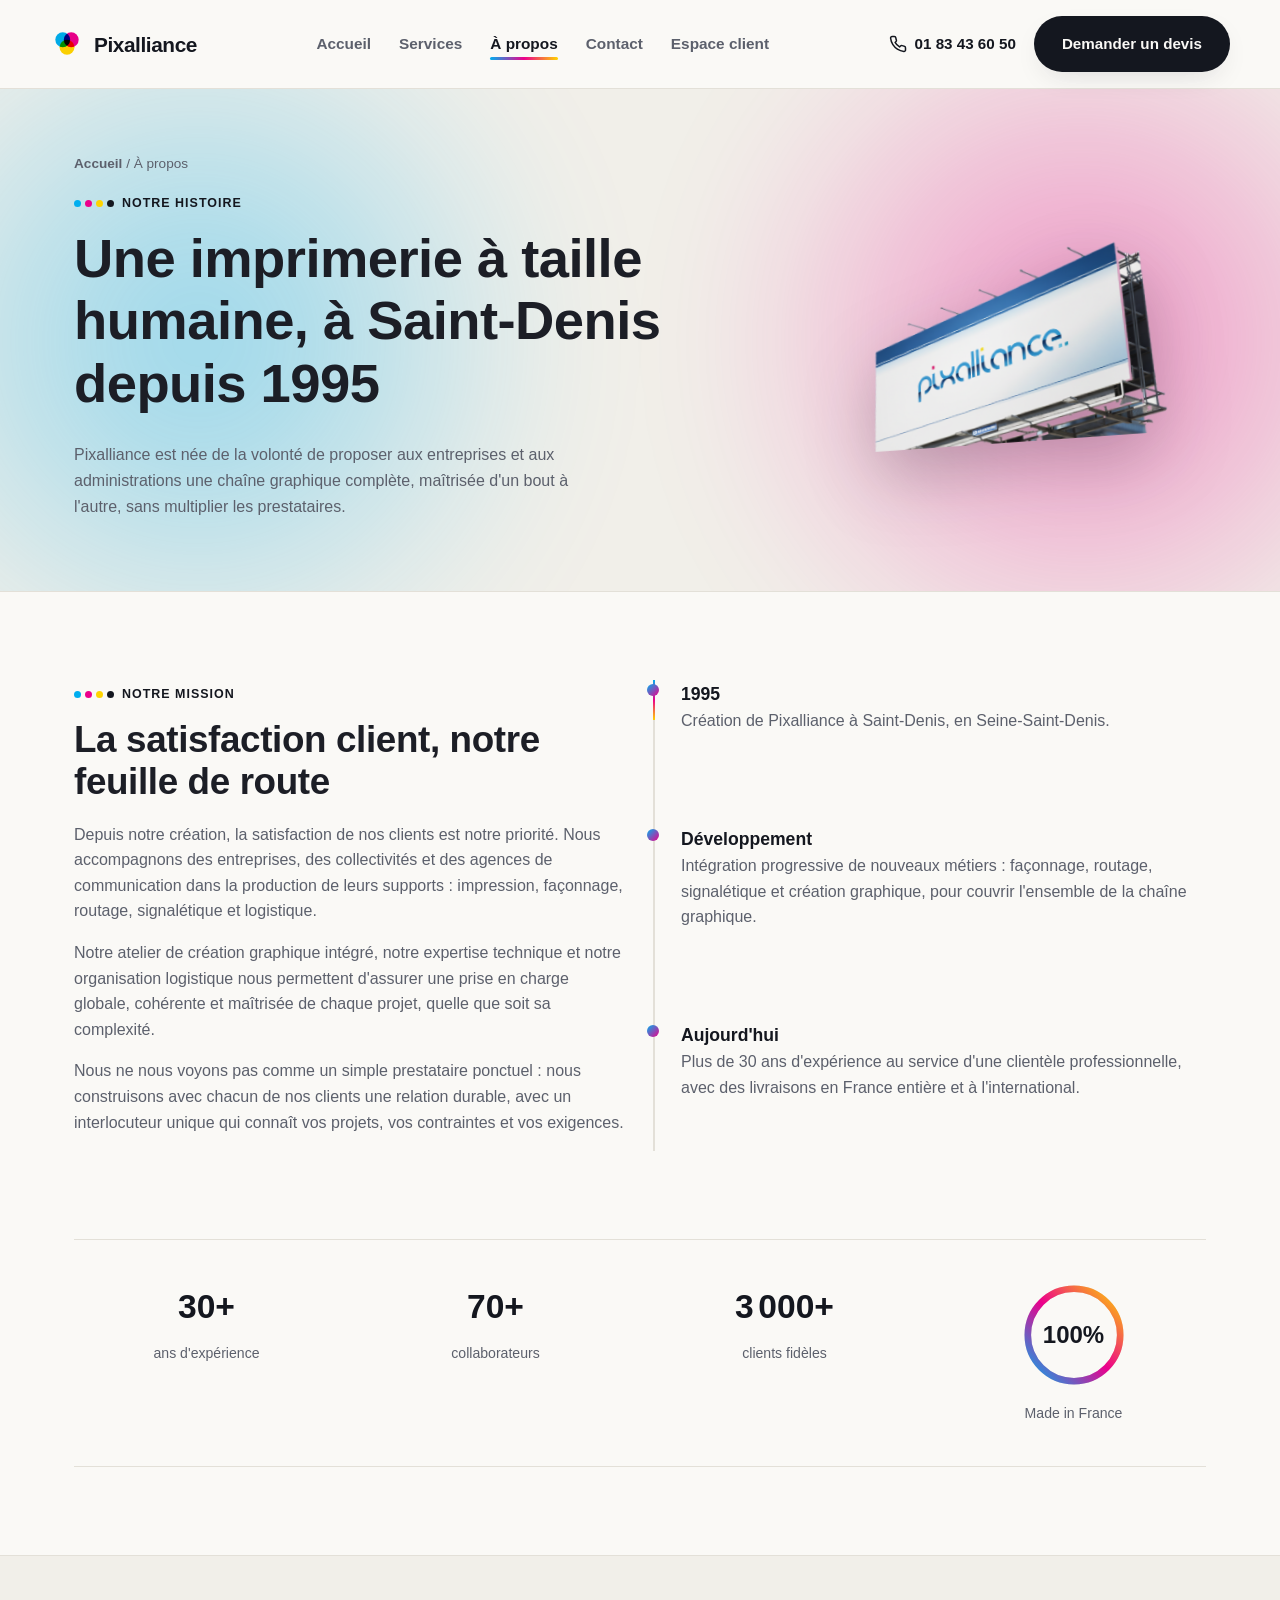
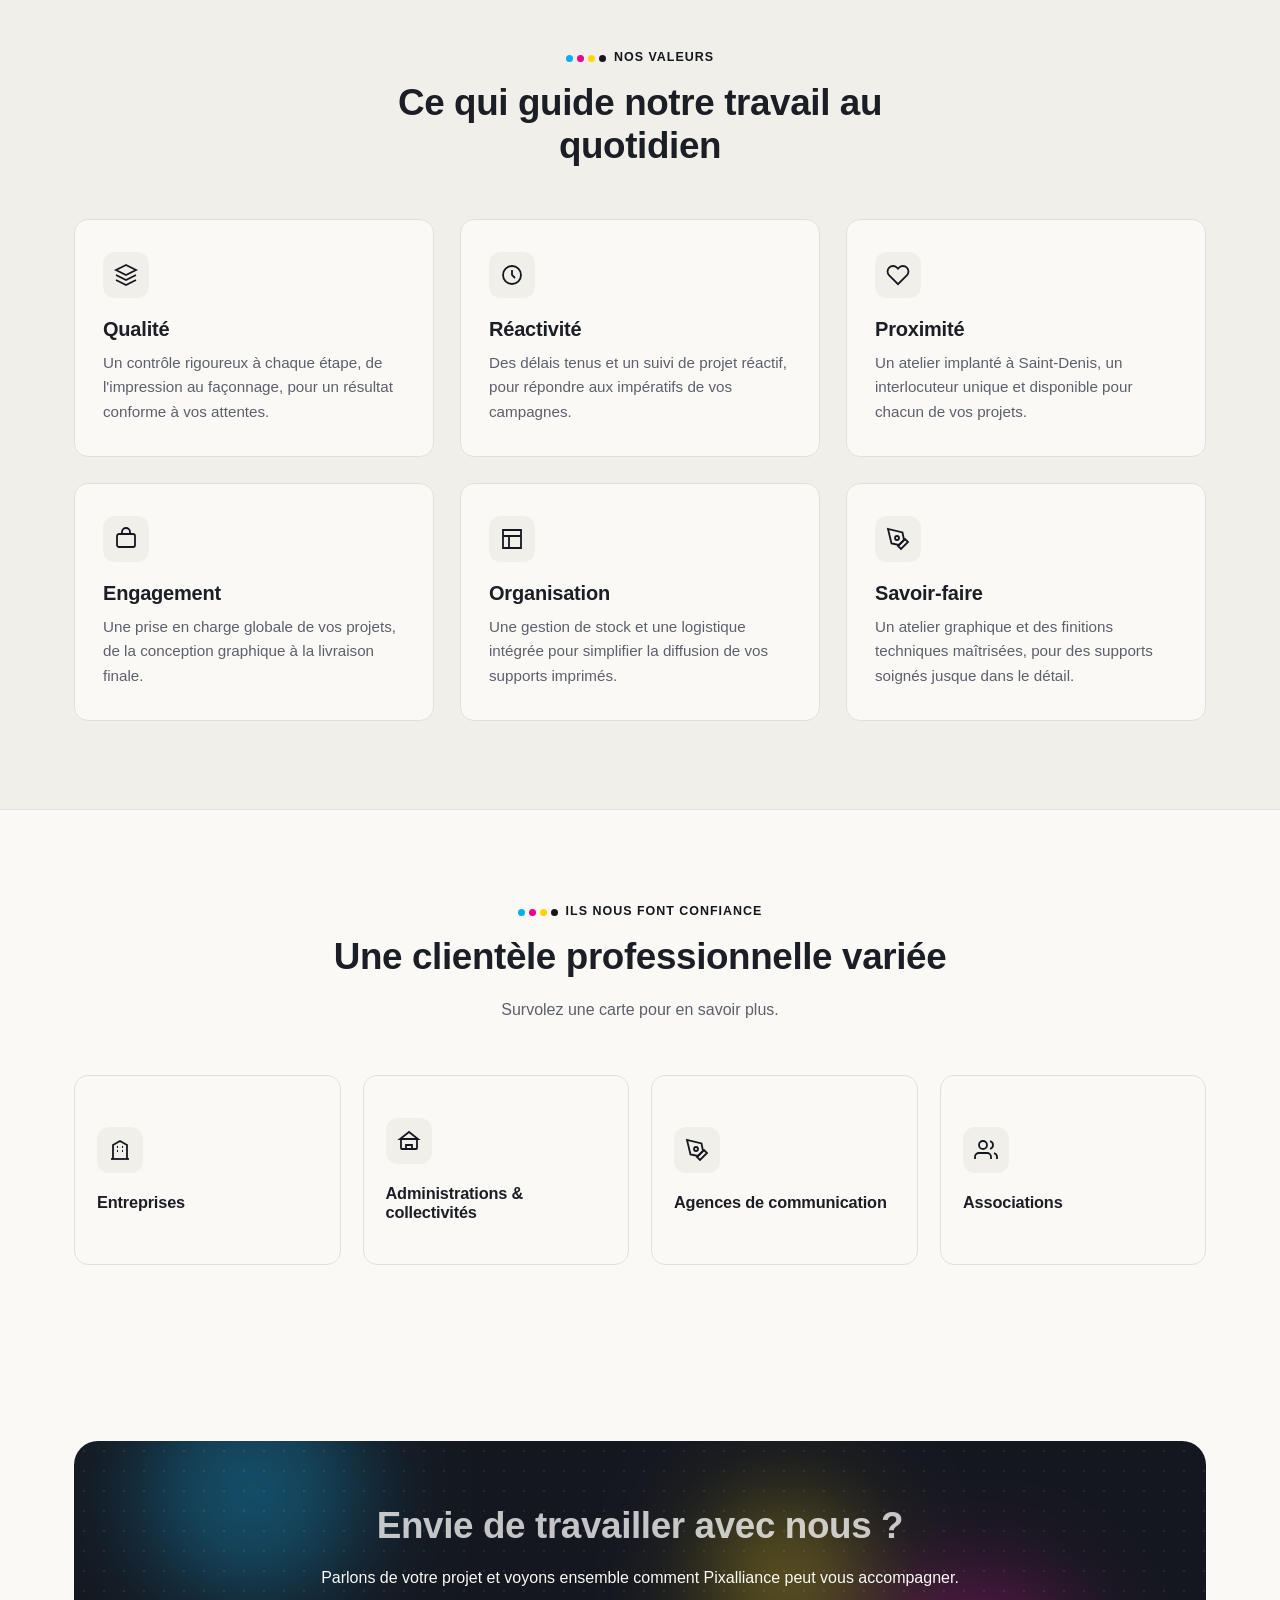
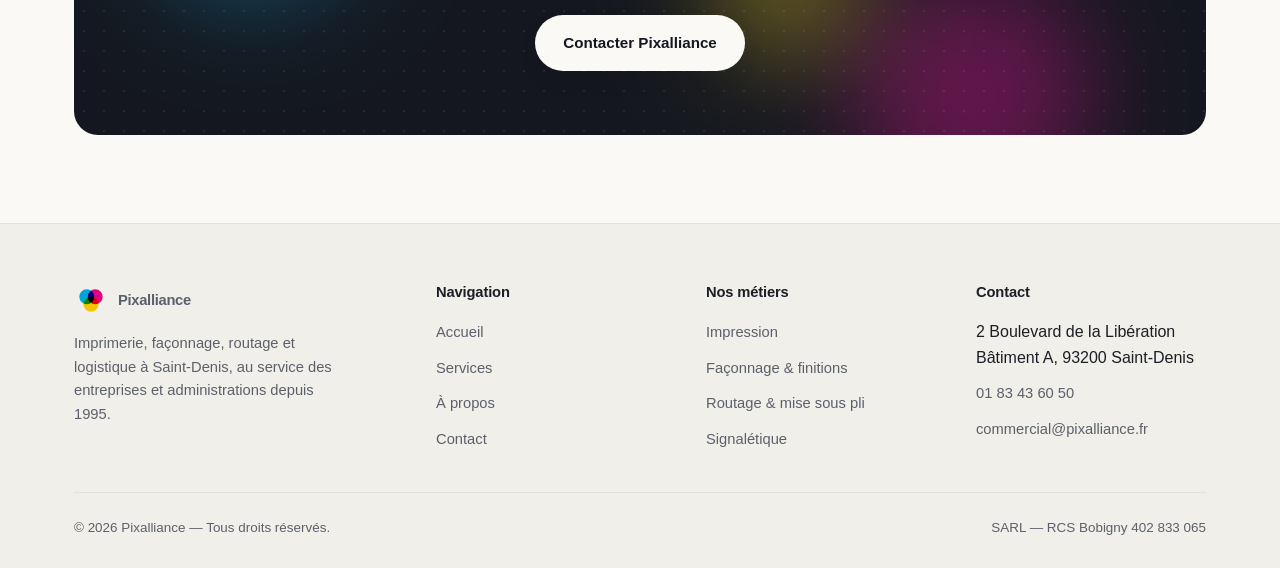
==== a-propos.html @ d7237fe5 "Remplacer le kakemono par le panneau d'affichage grand format en en-tête À propos Détourage (GrabCut" ====
<!DOCTYPE html>
<html lang="fr">
<head>
<meta charset="UTF-8">
<meta name="viewport" content="width=device-width, initial-scale=1.0">
<title>À propos — Pixalliance, imprimerie à Saint-Denis</title>
<meta name="description" content="Depuis 1995, Pixalliance accompagne entreprises et administrations dans leurs projets d'impression, de façonnage et de routage depuis son atelier de Saint-Denis.">
<link rel="icon" type="image/svg+xml" href="assets/favicon.svg">
<link rel="stylesheet" href="css/style.css">
</head>
<body>

<header class="site-header">
  <div class="container header-inner">
    <a href="index.html" class="logo">
      <svg class="logo-mark" viewBox="0 0 64 64" aria-hidden="true">
        <circle cx="24" cy="24" r="14" fill="#00aeef" style="mix-blend-mode:multiply"/>
        <circle cx="40" cy="24" r="14" fill="#ec008c" style="mix-blend-mode:multiply"/>
        <circle cx="32" cy="38" r="14" fill="#ffd400" style="mix-blend-mode:multiply"/>
      </svg>
      Pixalliance
    </a>

    <button class="nav-toggle" aria-label="Ouvrir le menu" aria-expanded="false">
      <span></span><span></span><span></span>
    </button>

    <nav class="main-nav" aria-label="Navigation principale">
      <ul>
        <li><a href="index.html">Accueil</a></li>
        <li><a href="services.html">Services</a></li>
        <li><a href="a-propos.html" aria-current="page">À propos</a></li>
        <li><a href="contact.html">Contact</a></li>
        <li><a href="https://espace-client.pixalliance.fr/" target="_blank" rel="noopener">Espace client</a></li>
      </ul>
    </nav>

    <div class="header-actions">
      <a class="header-phone" href="tel:+33183436050">
        <svg viewBox="0 0 24 24" fill="none" stroke="currentColor" stroke-width="2" stroke-linecap="round" stroke-linejoin="round"><path d="M22 16.92v3a2 2 0 0 1-2.18 2 19.79 19.79 0 0 1-8.63-3.07 19.5 19.5 0 0 1-6-6 19.79 19.79 0 0 1-3.07-8.67A2 2 0 0 1 4.11 2h3a2 2 0 0 1 2 1.72c.127.96.362 1.903.7 2.81a2 2 0 0 1-.45 2.11L8.09 9.91a16 16 0 0 0 6 6l1.27-1.27a2 2 0 0 1 2.11-.45c.907.338 1.85.573 2.81.7A2 2 0 0 1 22 16.92z"/></svg>
        <span>01 83 43 60 50</span>
      </a>
      <a href="contact.html" class="btn btn-primary">Demander un devis</a>
    </div>
  </div>
</header>

<main>

  <section class="page-header" style="position:relative; overflow:hidden;">
    <div class="aurora-bg"></div>
    <div class="container page-header-grid" style="position:relative; z-index:1;">
      <div>
        <div class="breadcrumb"><a href="index.html">Accueil</a> / À propos</div>
        <span class="eyebrow"><span class="dots"><span></span><span></span><span></span><span></span></span> Notre histoire</span>
        <h1>Une imprimerie à taille humaine, à Saint-Denis depuis 1995</h1>
        <p class="lead" style="max-width:60ch;">Pixalliance est née de la volonté de proposer aux entreprises et aux administrations une chaîne graphique complète, maîtrisée d'un bout à l'autre, sans multiplier les prestataires.</p>
      </div>
      <div class="page-header-visual">
        <img src="assets/pixalliance-panneau-affichage.png" alt="Panneau d'affichage grand format Pixalliance">
      </div>
    </div>
  </section>

  <section>
    <div class="container grid-2">
      <div>
        <span class="eyebrow"><span class="dots"><span></span><span></span><span></span><span></span></span> Notre mission</span>
        <h2>La satisfaction client, notre feuille de route</h2>
        <p>Depuis notre création, la satisfaction de nos clients est notre priorité. Nous accompagnons des entreprises, des collectivités et des agences de communication dans la production de leurs supports : impression, façonnage, routage, signalétique et logistique.</p>
        <p>Notre atelier de création graphique intégré, notre expertise technique et notre organisation logistique nous permettent d'assurer une prise en charge globale, cohérente et maîtrisée de chaque projet, quelle que soit sa complexité.</p>
        <p>Nous ne nous voyons pas comme un simple prestataire ponctuel : nous construisons avec chacun de nos clients une relation durable, avec un interlocuteur unique qui connaît vos projets, vos contraintes et vos exigences.</p>
      </div>

      <div class="timeline">
        <div class="timeline-fill"></div>
        <div class="timeline-item">
          <div class="year">1995</div>
          <p>Création de Pixalliance à Saint-Denis, en Seine-Saint-Denis.</p>
        </div>
        <div class="timeline-item">
          <div class="year">Développement</div>
          <p>Intégration progressive de nouveaux métiers : façonnage, routage, signalétique et création graphique, pour couvrir l'ensemble de la chaîne graphique.</p>
        </div>
        <div class="timeline-item">
          <div class="year">Aujourd'hui</div>
          <p>Plus de 30 ans d'expérience au service d'une clientèle professionnelle, avec des livraisons en France entière et à l'international.</p>
        </div>
      </div>
    </div>
  </section>

  <section style="padding-top:0;">
    <div class="container">
      <div class="stats-row">
        <div class="stat-block">
          <strong data-count-to="30" data-count-suffix="+">0+</strong>
          <span>ans d'expérience</span>
        </div>
        <div class="stat-block">
          <strong data-count-to="70" data-count-suffix="+">0+</strong>
          <span>collaborateurs</span>
        </div>
        <div class="stat-block">
          <strong data-count-to="3000" data-count-suffix="+">0+</strong>
          <span>clients fidèles</span>
        </div>
        <div class="stat-block stat-ring">
          <div class="ring-wrap">
            <svg viewBox="0 0 100 100" aria-hidden="true">
              <defs>
                <linearGradient id="pxa-ring-gradient" x1="0%" y1="0%" x2="100%" y2="100%">
                  <stop offset="0%" stop-color="#00aeef"/>
                  <stop offset="50%" stop-color="#ec008c"/>
                  <stop offset="100%" stop-color="#ffd400"/>
                </linearGradient>
              </defs>
              <circle class="ring-track" cx="50" cy="50" r="42"/>
              <circle class="ring-fill" cx="50" cy="50" r="42"/>
            </svg>
            <strong data-count-to="100" data-count-suffix="%">0%</strong>
          </div>
          <span>Made in France</span>
        </div>
      </div>
    </div>
  </section>

  <section style="background:var(--paper-dim); border-top:1px solid var(--line); border-bottom:1px solid var(--line);">
    <div class="container">
      <div class="section-head center">
        <span class="eyebrow"><span class="dots"><span></span><span></span><span></span><span></span></span> Nos valeurs</span>
        <h2>Ce qui guide notre travail au quotidien</h2>
      </div>

      <div class="grid-3">
        <div class="card tilt-card">
          <div class="card-icon"><svg viewBox="0 0 24 24" fill="none" stroke="#14171f" stroke-width="1.8"><path d="M12 2 2 7l10 5 10-5-10-5Z"/><path d="M2 17l10 5 10-5"/><path d="M2 12l10 5 10-5"/></svg></div>
          <h3>Qualité</h3>
          <p>Un contrôle rigoureux à chaque étape, de l'impression au façonnage, pour un résultat conforme à vos attentes.</p>
        </div>
        <div class="card tilt-card">
          <div class="card-icon"><svg viewBox="0 0 24 24" fill="none" stroke="#14171f" stroke-width="1.8"><circle cx="12" cy="12" r="9"/><path d="M12 7v5l3 3"/></svg></div>
          <h3>Réactivité</h3>
          <p>Des délais tenus et un suivi de projet réactif, pour répondre aux impératifs de vos campagnes.</p>
        </div>
        <div class="card tilt-card">
          <div class="card-icon"><svg viewBox="0 0 24 24" fill="none" stroke="#14171f" stroke-width="1.8"><path d="M20.84 4.61a5.5 5.5 0 0 0-7.78 0L12 5.67l-1.06-1.06a5.5 5.5 0 1 0-7.78 7.78l1.06 1.06L12 21.23l7.78-7.78 1.06-1.06a5.5 5.5 0 0 0 0-7.78Z"/></svg></div>
          <h3>Proximité</h3>
          <p>Un atelier implanté à Saint-Denis, un interlocuteur unique et disponible pour chacun de vos projets.</p>
        </div>
        <div class="card tilt-card">
          <div class="card-icon"><svg viewBox="0 0 24 24" fill="none" stroke="#14171f" stroke-width="1.8"><rect x="3" y="7" width="18" height="13" rx="2"/><path d="M8 7V5a4 4 0 0 1 8 0v2"/></svg></div>
          <h3>Engagement</h3>
          <p>Une prise en charge globale de vos projets, de la conception graphique à la livraison finale.</p>
        </div>
        <div class="card tilt-card">
          <div class="card-icon"><svg viewBox="0 0 24 24" fill="none" stroke="#14171f" stroke-width="1.8"><path d="M3 3h18v18H3z"/><path d="M3 9h18M9 21V9"/></svg></div>
          <h3>Organisation</h3>
          <p>Une gestion de stock et une logistique intégrée pour simplifier la diffusion de vos supports imprimés.</p>
        </div>
        <div class="card tilt-card">
          <div class="card-icon"><svg viewBox="0 0 24 24" fill="none" stroke="#14171f" stroke-width="1.8"><path d="M12 19l7-7 3 3-7 7-3-3z"/><path d="M18 13l-1.5-7.5L2 2l3.5 14.5L13 18l5-5z"/><circle cx="11" cy="11" r="2"/></svg></div>
          <h3>Savoir-faire</h3>
          <p>Un atelier graphique et des finitions techniques maîtrisées, pour des supports soignés jusque dans le détail.</p>
        </div>
      </div>
    </div>
  </section>

  <section>
    <div class="container">
      <div class="section-head center">
        <span class="eyebrow"><span class="dots"><span></span><span></span><span></span><span></span></span> Ils nous font confiance</span>
        <h2>Une clientèle professionnelle variée</h2>
        <p>Survolez une carte pour en savoir plus.</p>
      </div>

      <div class="flip-grid">
        <div class="flip-card">
          <div class="flip-card-inner">
            <div class="flip-card-face flip-front">
              <div class="card-icon"><svg viewBox="0 0 24 24" fill="none" stroke="#14171f" stroke-width="1.8"><path d="M3 21h18"/><path d="M5 21V7l7-4 7 4v14"/><path d="M9 9h1M14 9h1M9 13h1M14 13h1"/></svg></div>
              <h3>Entreprises</h3>
            </div>
            <div class="flip-card-face flip-back">
              <p>PME et grands comptes nous confient la production de leurs supports de communication au quotidien.</p>
            </div>
          </div>
        </div>
        <div class="flip-card">
          <div class="flip-card-inner">
            <div class="flip-card-face flip-front">
              <div class="card-icon"><svg viewBox="0 0 24 24" fill="none" stroke="#14171f" stroke-width="1.8"><rect x="4" y="10" width="16" height="10" rx="1"/><path d="M12 3 3 10h18L12 3Z"/><path d="M9 20v-4h6v4"/></svg></div>
              <h3>Administrations &amp; collectivités</h3>
            </div>
            <div class="flip-card-face flip-back">
              <p>Des documents conformes et fiables pour les services publics et les collectivités territoriales.</p>
            </div>
          </div>
        </div>
        <div class="flip-card">
          <div class="flip-card-inner">
            <div class="flip-card-face flip-front">
              <div class="card-icon"><svg viewBox="0 0 24 24" fill="none" stroke="#14171f" stroke-width="1.8"><path d="M12 19l7-7 3 3-7 7-3-3z"/><path d="M18 13l-1.5-7.5L2 2l3.5 14.5L13 18l5-5z"/><circle cx="11" cy="11" r="2"/></svg></div>
              <h3>Agences de communication</h3>
            </div>
            <div class="flip-card-face flip-back">
              <p>Un partenaire de production fiable pour livrer les projets de vos propres clients, dans les délais.</p>
            </div>
          </div>
        </div>
        <div class="flip-card">
          <div class="flip-card-inner">
            <div class="flip-card-face flip-front">
              <div class="card-icon"><svg viewBox="0 0 24 24" fill="none" stroke="#14171f" stroke-width="1.8"><path d="M17 21v-2a4 4 0 0 0-4-4H5a4 4 0 0 0-4 4v2"/><circle cx="9" cy="7" r="4"/><path d="M23 21v-2a4 4 0 0 0-3-3.87"/><path d="M16 3.13a4 4 0 0 1 0 7.75"/></svg></div>
              <h3>Associations</h3>
            </div>
            <div class="flip-card-face flip-back">
              <p>Des supports adaptés à vos événements et campagnes, à des conditions pensées pour vos besoins.</p>
            </div>
          </div>
        </div>
      </div>
    </div>
  </section>

  <section>
    <div class="container">
      <div class="cta-band">
        <div class="cta-band-dots"></div>
        <div class="cta-glow c"></div>
        <div class="cta-glow m"></div>
        <div class="cta-glow y"></div>
        <h2 class="shimmer-text">Envie de travailler avec nous ?</h2>
        <p>Parlons de votre projet et voyons ensemble comment Pixalliance peut vous accompagner.</p>
        <div class="cta-actions">
          <a href="contact.html" class="btn btn-primary">Contacter Pixalliance</a>
        </div>
      </div>
    </div>
  </section>

</main>

<footer class="site-footer">
  <div class="container">
    <div class="footer-grid">
      <div class="footer-brand">
        <a href="index.html" class="logo" style="margin-bottom:14px;">
          <svg class="logo-mark" viewBox="0 0 64 64" aria-hidden="true">
            <circle cx="24" cy="24" r="14" fill="#00aeef" style="mix-blend-mode:multiply"/>
            <circle cx="40" cy="24" r="14" fill="#ec008c" style="mix-blend-mode:multiply"/>
            <circle cx="32" cy="38" r="14" fill="#ffd400" style="mix-blend-mode:multiply"/>
          </svg>
          Pixalliance
        </a>
        <p>Imprimerie, façonnage, routage et logistique à Saint-Denis, au service des entreprises et administrations depuis 1995.</p>
      </div>

      <div>
        <h4>Navigation</h4>
        <ul>
          <li><a href="index.html">Accueil</a></li>
          <li><a href="services.html">Services</a></li>
          <li><a href="a-propos.html">À propos</a></li>
          <li><a href="contact.html">Contact</a></li>
        </ul>
      </div>

      <div>
        <h4>Nos métiers</h4>
        <ul>
          <li><a href="services.html#impression">Impression</a></li>
          <li><a href="services.html#faconnage">Façonnage &amp; finitions</a></li>
          <li><a href="services.html#routage">Routage &amp; mise sous pli</a></li>
          <li><a href="services.html#signaletique">Signalétique</a></li>
        </ul>
      </div>

      <div>
        <h4>Contact</h4>
        <ul>
          <li>2 Boulevard de la Libération<br>Bâtiment A, 93200 Saint-Denis</li>
          <li><a href="tel:+33183436050">01 83 43 60 50</a></li>
          <li><a href="mailto:commercial@pixalliance.fr">commercial@pixalliance.fr</a></li>
        </ul>
      </div>
    </div>

    <div class="footer-bottom">
      <span>&copy; 2026 Pixalliance — Tous droits réservés.</span>
      <span>SARL — RCS Bobigny 402 833 065</span>
    </div>
  </div>
</footer>

<script src="js/main.js"></script>
</body>
</html>
---- css/style.css ----
/* ==========================================================================
   Pixalliance — feuille de style principale
   ========================================================================== */

:root {
  --ink: #14171f;
  --ink-soft: #262b38;
  --paper: #faf9f6;
  --paper-dim: #f1efe9;
  --line: #e3e0d8;
  --text: #1c1e26;
  --muted: #5c606c;
  --cyan: #00aeef;
  --magenta: #ec008c;
  --yellow: #ffd400;
  --luxe-bg: #10121a;
  --luxe-bg-soft: #181b26;
  --luxe-text: #f4f1e8;
  --luxe-muted: #a3a2ab;
  --luxe-line: rgba(244, 241, 232, 0.12);
  --gold: #c8a765;

  --radius: 14px;
  --container: 1180px;
  --shadow-soft: 0 10px 30px -12px rgba(20, 23, 31, 0.18);
  --shadow-hover: 0 16px 40px -14px rgba(20, 23, 31, 0.28);
}

:root[data-theme="dark"] {
  --ink: #f1efe9;
  --paper: #14171f;
  --paper-dim: #1b1f29;
  --line: #303542;
  --text: #f1efe9;
  --muted: #a4a8b4;
}

@media (prefers-color-scheme: dark) {
  :root:not([data-theme="light"]) {
    --ink: #f1efe9;
    --paper: #14171f;
    --paper-dim: #1b1f29;
    --line: #303542;
    --text: #f1efe9;
    --muted: #a4a8b4;
  }
}

* {
  box-sizing: border-box;
}

html {
  scroll-behavior: smooth;
}

body {
  margin: 0;
  font-family: -apple-system, BlinkMacSystemFont, "Segoe UI", Roboto,
    "Helvetica Neue", Arial, sans-serif;
  background: var(--paper);
  color: var(--text);
  line-height: 1.6;
  -webkit-font-smoothing: antialiased;
}

img,
svg {
  max-width: 100%;
  display: block;
}

a {
  color: inherit;
}

.container {
  width: 100%;
  max-width: var(--container);
  margin: 0 auto;
  padding: 0 24px;
}

h1,
h2,
h3,
h4 {
  font-weight: 700;
  line-height: 1.15;
  letter-spacing: -0.01em;
  margin: 0 0 0.5em;
}

h1 {
  font-size: clamp(2.2rem, 4.5vw, 3.4rem);
}

h2 {
  font-size: clamp(1.7rem, 3vw, 2.3rem);
}

h3 {
  font-size: 1.25rem;
}

p {
  margin: 0 0 1em;
  color: var(--muted);
}

.eyebrow {
  display: inline-flex;
  align-items: center;
  gap: 8px;
  font-size: 0.78rem;
  font-weight: 700;
  letter-spacing: 0.08em;
  text-transform: uppercase;
  color: var(--ink);
  margin-bottom: 14px;
}

.eyebrow .dots {
  display: inline-flex;
  gap: 4px;
}

.dots span {
  width: 7px;
  height: 7px;
  border-radius: 50%;
  display: inline-block;
}

.dots span:nth-child(1) {
  background: var(--cyan);
}
.dots span:nth-child(2) {
  background: var(--magenta);
}
.dots span:nth-child(3) {
  background: var(--yellow);
}
.dots span:nth-child(4) {
  background: var(--ink);
}

/* ---------- Buttons ---------- */

.btn {
  display: inline-flex;
  align-items: center;
  justify-content: center;
  gap: 8px;
  padding: 14px 26px;
  border-radius: 999px;
  font-weight: 700;
  font-size: 0.95rem;
  text-decoration: none;
  border: 2px solid transparent;
  cursor: pointer;
  transition: transform 0.15s ease, box-shadow 0.15s ease, background 0.15s ease,
    color 0.15s ease, border-color 0.15s ease;
  white-space: nowrap;
}

.btn:active {
  transform: translateY(1px);
}

.btn-primary {
  background: var(--ink);
  color: var(--paper);
  box-shadow: var(--shadow-soft);
}

.btn-primary:hover {
  box-shadow: var(--shadow-hover);
  transform: translateY(-2px);
}

.btn-outline {
  background: transparent;
  border-color: var(--ink);
  color: var(--ink);
}

.btn-outline:hover {
  background: var(--ink);
  color: var(--paper);
}

.btn-block {
  width: 100%;
}

/* ---------- Header ---------- */

.site-header {
  position: sticky;
  top: 0;
  z-index: 50;
  background: color-mix(in srgb, var(--paper) 88%, transparent);
  backdrop-filter: saturate(180%) blur(14px);
  border-bottom: 1px solid var(--line);
}

.header-inner {
  display: flex;
  align-items: center;
  justify-content: space-between;
  gap: 24px;
  padding: 16px 0;
}

.logo {
  display: flex;
  align-items: center;
  gap: 10px;
  text-decoration: none;
  font-weight: 800;
  font-size: 1.3rem;
  color: var(--ink);
  letter-spacing: -0.02em;
}

.logo-mark {
  width: 34px;
  height: 34px;
  flex-shrink: 0;
}

.main-nav {
  display: flex;
  align-items: center;
  gap: 32px;
}

.main-nav ul {
  list-style: none;
  display: flex;
  gap: 28px;
  margin: 0;
  padding: 0;
}

.main-nav a {
  text-decoration: none;
  font-weight: 600;
  font-size: 0.96rem;
  color: var(--muted);
  position: relative;
  padding: 4px 0;
}

.main-nav a:hover,
.main-nav a[aria-current="page"] {
  color: var(--ink);
}

.main-nav a[aria-current="page"]::after {
  content: "";
  position: absolute;
  left: 0;
  bottom: -4px;
  width: 100%;
  height: 3px;
  border-radius: 3px;
  background: linear-gradient(
    90deg,
    var(--cyan),
    var(--magenta),
    var(--yellow)
  );
}

.header-actions {
  display: flex;
  align-items: center;
  gap: 18px;
}

.header-phone {
  display: flex;
  align-items: center;
  gap: 8px;
  font-weight: 700;
  text-decoration: none;
  color: var(--ink);
  font-size: 0.95rem;
}

.header-phone svg {
  width: 18px;
  height: 18px;
}

.nav-toggle {
  display: none;
  background: none;
  border: none;
  cursor: pointer;
  padding: 8px;
  flex-direction: column;
  gap: 5px;
}

.nav-toggle span {
  width: 24px;
  height: 2px;
  background: var(--ink);
  border-radius: 2px;
  transition: transform 0.2s ease, opacity 0.2s ease;
}

/* ---------- Hero ---------- */

.hero {
  position: relative;
  overflow: hidden;
  padding: 96px 0 90px;
  border-bottom: 1px solid var(--line);
}

.halftone-bg {
  position: absolute;
  inset: 0;
  z-index: 0;
  opacity: 0.5;
  pointer-events: none;
  background-image: radial-gradient(
    circle,
    var(--line) 1.4px,
    transparent 1.4px
  );
  background-size: 18px 18px;
  -webkit-mask-image: radial-gradient(
    ellipse 60% 60% at 80% 20%,
    black 0%,
    transparent 70%
  );
  mask-image: radial-gradient(
    ellipse 60% 60% at 80% 20%,
    black 0%,
    transparent 70%
  );
}

.hero-inner {
  position: relative;
  z-index: 1;
  display: grid;
  grid-template-columns: 1.1fr 0.9fr;
  gap: 56px;
  align-items: center;
}

.hero-copy p.lead {
  font-size: 1.15rem;
  max-width: 46ch;
}

.hero-actions {
  display: flex;
  gap: 16px;
  flex-wrap: wrap;
  margin-top: 28px;
}

.hero-visual {
  position: relative;
  aspect-ratio: 1 / 1;
  display: flex;
  align-items: center;
  justify-content: center;
  perspective: 1400px;
}

.ink-blob {
  position: absolute;
  border-radius: 50%;
  mix-blend-mode: multiply;
  filter: blur(38px);
  opacity: 0.55;
}

:root[data-theme="dark"] .ink-blob,
@media (prefers-color-scheme: dark) {
  .ink-blob {
    mix-blend-mode: screen;
  }
}

.ink-blob.c {
  background: var(--cyan);
  width: 62%;
  height: 62%;
  top: 4%;
  left: 8%;
}

.ink-blob.m {
  background: var(--magenta);
  width: 58%;
  height: 58%;
  bottom: 6%;
  left: 22%;
}

.ink-blob.y {
  background: var(--yellow);
  width: 50%;
  height: 50%;
  top: 22%;
  right: 4%;
}

.hero-float-banniere {
  position: absolute;
  z-index: 1;
  width: 72%;
  left: 10%;
  top: 0%;
  filter: drop-shadow(0 20px 32px rgba(20, 23, 31, 0.28));
  transform: rotate(-4deg);
  animation: pxa-float-d 8s ease-in-out infinite;
}

.hero-float-kakemono {
  position: absolute;
  z-index: 2;
  width: 24%;
  left: 18%;
  bottom: 2%;
  filter: drop-shadow(0 22px 30px rgba(20, 23, 31, 0.3));
  transform: rotate(-8deg);
  animation: pxa-float-c 7s ease-in-out infinite;
}

.hero-float-brochure {
  position: absolute;
  z-index: 3;
  width: 48%;
  right: 2%;
  bottom: 18%;
  filter: drop-shadow(0 26px 40px rgba(20, 23, 31, 0.35));
  transform: rotate(4deg);
  animation: pxa-float-a 6s ease-in-out infinite;
}

.hero-float-card {
  position: absolute;
  z-index: 4;
  width: 26%;
  right: 0%;
  bottom: 0%;
  border-radius: 14px;
  filter: drop-shadow(0 24px 34px rgba(20, 23, 31, 0.4));
  transform: rotate(8deg);
  animation: pxa-float-b 5s ease-in-out infinite;
}

@keyframes pxa-float-a {
  0%, 100% { transform: rotate(5deg) translateY(0); }
  50% { transform: rotate(7deg) translateY(-10px); }
}

@keyframes pxa-float-b {
  0%, 100% { transform: rotate(10deg) translateY(0); }
  50% { transform: rotate(12deg) translateY(-14px); }
}

@keyframes pxa-float-c {
  0%, 100% { transform: rotate(-7deg) translateY(0); }
  50% { transform: rotate(-5deg) translateY(-8px); }
}

@keyframes pxa-float-d {
  0%, 100% { transform: rotate(-3deg) translateY(0); }
  50% { transform: rotate(-1deg) translateY(-6px); }
}

@media (prefers-reduced-motion: reduce) {
  .hero-float-banniere,
  .hero-float-kakemono,
  .hero-float-brochure,
  .hero-float-card {
    animation: none;
  }
}

/* ---------- Stats row (light) ---------- */

.stats-row {
  display: grid;
  grid-template-columns: repeat(4, 1fr);
  gap: 24px;
  padding: 40px 0;
  border-top: 1px solid var(--line);
  border-bottom: 1px solid var(--line);
  text-align: center;
}

.stat-block strong {
  display: block;
  font-size: 2.1rem;
  font-weight: 800;
  color: var(--ink);
  margin-bottom: 6px;
}

.stat-block span {
  color: var(--muted);
  font-size: 0.88rem;
}

@media (max-width: 720px) {
  .stats-row {
    grid-template-columns: repeat(2, 1fr);
  }
}

.ring-wrap {
  position: relative;
  width: 110px;
  height: 110px;
  margin: 0 auto 10px;
}

.ring-wrap svg {
  width: 100%;
  height: 100%;
  transform: rotate(-90deg);
}

.ring-track {
  fill: none;
  stroke: var(--line);
  stroke-width: 6;
}

.ring-fill {
  fill: none;
  stroke: url(#pxa-ring-gradient);
  stroke-width: 6;
  stroke-linecap: round;
  stroke-dasharray: 264;
  stroke-dashoffset: 264;
  transition: stroke-dashoffset 1.6s cubic-bezier(0.22, 0.61, 0.36, 1);
}

.stat-ring.is-visible .ring-fill {
  stroke-dashoffset: 0;
}

.ring-wrap strong {
  position: absolute;
  inset: 0;
  display: flex;
  align-items: center;
  justify-content: center;
  margin: 0 !important;
  font-size: 1.5rem;
}

/* ---------- Materials / luxe section ---------- */

.materials-section {
  background: var(--luxe-bg);
  color: var(--luxe-text);
  padding: 110px 0;
  position: relative;
  overflow: hidden;
}

.materials-section::before {
  content: "";
  position: absolute;
  inset: 0;
  background-image: radial-gradient(
    circle at 15% 20%,
    rgba(200, 167, 101, 0.12),
    transparent 45%
  ),
  radial-gradient(
    circle at 85% 80%,
    rgba(200, 167, 101, 0.08),
    transparent 40%
  );
  pointer-events: none;
}

.materials-head {
  position: relative;
  max-width: 640px;
  margin: 0 auto 60px;
  text-align: center;
}

.materials-head .eyebrow {
  color: var(--gold);
  justify-content: center;
}

.materials-head .eyebrow .rule {
  width: 28px;
  height: 1px;
  background: var(--gold);
  display: inline-block;
}

.materials-head h2 {
  color: var(--luxe-text);
}

.materials-head p {
  color: var(--luxe-muted);
}

.material-grid {
  position: relative;
  display: grid;
  grid-template-columns: repeat(3, 1fr);
  gap: 1px;
  background: var(--luxe-line);
  border: 1px solid var(--luxe-line);
  border-radius: var(--radius);
  overflow: hidden;
}

.material-card {
  background: var(--luxe-bg);
  padding: 40px 34px;
  transition: background 0.25s ease;
}

.material-card:hover {
  background: var(--luxe-bg-soft);
}

.material-card .num {
  display: block;
  font-size: 0.78rem;
  letter-spacing: 0.1em;
  color: var(--gold);
  font-weight: 700;
  margin-bottom: 18px;
}

.material-card h3 {
  color: var(--luxe-text);
  font-weight: 600;
  margin-bottom: 10px;
}

.material-card p {
  color: var(--luxe-muted);
  font-size: 0.94rem;
  margin-bottom: 0;
}

.luxe-stats {
  position: relative;
  display: grid;
  grid-template-columns: repeat(4, 1fr);
  gap: 24px;
  margin-top: 40px;
  padding-top: 40px;
  border-top: 1px solid var(--luxe-line);
  text-align: center;
}

.luxe-stat strong {
  display: block;
  font-size: 2.1rem;
  font-weight: 700;
  color: var(--gold);
  margin-bottom: 6px;
}

.luxe-stat span {
  color: var(--luxe-muted);
  font-size: 0.88rem;
}

@media (max-width: 900px) {
  .material-grid {
    grid-template-columns: 1fr 1fr;
  }
  .luxe-stats {
    grid-template-columns: repeat(2, 1fr);
  }
}

@media (max-width: 620px) {
  .material-grid {
    grid-template-columns: 1fr;
  }
  .materials-section {
    padding: 80px 0;
  }
}

/* ---------- Trust strip ---------- */

.trust-strip {
  border-bottom: 1px solid var(--line);
  background: var(--paper-dim);
}

.trust-strip .container {
  display: grid;
  grid-template-columns: repeat(4, 1fr);
  gap: 20px;
  padding: 34px 24px;
}

.trust-item {
  display: flex;
  align-items: center;
  gap: 14px;
}

.trust-item svg {
  width: 30px;
  height: 30px;
  flex-shrink: 0;
  color: var(--ink);
}

.trust-item strong {
  display: block;
  font-size: 0.95rem;
}

.trust-item span {
  font-size: 0.84rem;
  color: var(--muted);
}

/* ---------- Sections ---------- */

section {
  padding: 88px 0;
}

.section-head {
  max-width: 640px;
  margin-bottom: 52px;
}

.section-head.center {
  margin-left: auto;
  margin-right: auto;
  text-align: center;
}

/* ---------- Service cards ---------- */

.grid-3 {
  display: grid;
  grid-template-columns: repeat(3, 1fr);
  gap: 26px;
}

.grid-2 {
  display: grid;
  grid-template-columns: repeat(2, 1fr);
  gap: 26px;
}

.card {
  background: var(--paper);
  border: 1px solid var(--line);
  border-radius: var(--radius);
  padding: 32px 28px;
  transition: transform 0.2s ease, box-shadow 0.2s ease, border-color 0.2s ease;
  height: 100%;
}

a.card {
  text-decoration: none;
  display: block;
  color: inherit;
}

.card:hover {
  transform: translateY(-4px);
  box-shadow: var(--shadow-hover);
  border-color: transparent;
}

.tilt-card {
  transition: transform 0.15s ease-out, box-shadow 0.2s ease, border-color 0.2s ease;
  will-change: transform;
}

.tilt-card:hover {
  box-shadow: var(--shadow-hover);
  border-color: transparent;
}

.card-icon {
  width: 46px;
  height: 46px;
  border-radius: 12px;
  display: flex;
  align-items: center;
  justify-content: center;
  margin-bottom: 20px;
  background: var(--paper-dim);
}

.card-icon svg {
  width: 24px;
  height: 24px;
}

.card h3 {
  margin-bottom: 10px;
}

.card p {
  margin-bottom: 0;
  font-size: 0.95rem;
}

.card-link {
  display: inline-flex;
  align-items: center;
  gap: 6px;
  margin-top: 16px;
  font-size: 0.88rem;
  font-weight: 700;
  color: var(--ink);
}

/* ---------- Service detail blocks ---------- */

.service-block {
  display: grid;
  grid-template-columns: 0.42fr 0.58fr;
  gap: 48px;
  padding: 56px 0;
  border-bottom: 1px solid var(--line);
  align-items: start;
}

.service-block:last-child {
  border-bottom: none;
}

.service-icon {
  width: 48px;
  height: 48px;
  border-radius: 12px;
  background: var(--paper-dim);
  display: flex;
  align-items: center;
  justify-content: center;
  margin-bottom: 18px;
  transition: transform 0.3s ease, background 0.3s ease;
}

.service-icon svg {
  width: 24px;
  height: 24px;
}

.service-block:hover .service-icon {
  transform: rotate(-6deg) scale(1.08);
  background: linear-gradient(135deg, var(--cyan), var(--magenta));
}

.service-block:hover .service-icon svg {
  stroke: var(--paper);
}

.service-block .num {
  font-size: 0.85rem;
  font-weight: 700;
  color: var(--muted);
  letter-spacing: 0.08em;
}

.service-tags {
  display: flex;
  flex-wrap: wrap;
  gap: 10px;
  margin-top: 20px;
  padding: 0;
  list-style: none;
}

.service-tags li {
  background: var(--paper-dim);
  border: 1px solid var(--line);
  padding: 8px 16px;
  border-radius: 999px;
  font-size: 0.86rem;
  font-weight: 600;
  transition: transform 0.2s ease, background 0.2s ease, color 0.2s ease, border-color 0.2s ease;
}

.service-tags li:hover {
  background: var(--ink);
  color: var(--paper);
  border-color: var(--ink);
  transform: translateY(-3px);
}

/* ---------- Showcase gallery ---------- */

.showcase-section {
  background: var(--paper-dim);
  border-top: 1px solid var(--line);
  border-bottom: 1px solid var(--line);
}

.showcase-grid {
  display: grid;
  grid-template-columns: repeat(4, 1fr);
  gap: 22px;
}

.showcase-item {
  text-align: center;
  opacity: 0;
  transform: translateY(24px);
  transition: opacity 0.7s ease, transform 0.7s ease;
}

.showcase-item.is-visible {
  opacity: 1;
  transform: translateY(0);
}

.showcase-item:nth-child(2) { transition-delay: 0.1s; }
.showcase-item:nth-child(3) { transition-delay: 0.2s; }
.showcase-item:nth-child(4) { transition-delay: 0.3s; }

.showcase-media {
  background: var(--paper);
  border: 1px solid var(--line);
  border-radius: var(--radius);
  height: 240px;
  display: flex;
  align-items: center;
  justify-content: center;
  padding: 24px;
  margin-bottom: 18px;
  transition: transform 0.4s cubic-bezier(0.22, 0.61, 0.36, 1), box-shadow 0.4s ease;
}

.showcase-media img {
  max-height: 100%;
  width: auto;
  max-width: 100%;
  object-fit: contain;
  filter: drop-shadow(0 14px 20px rgba(20, 23, 31, 0.18));
  transition: transform 0.4s ease;
}

.showcase-item:hover .showcase-media {
  transform: translateY(-8px) rotate(-1.5deg);
  box-shadow: var(--shadow-hover);
}

.showcase-item:hover .showcase-media img {
  transform: scale(1.05);
}

.showcase-item h3 {
  font-size: 1rem;
  margin-bottom: 6px;
}

.showcase-item p {
  font-size: 0.88rem;
  margin: 0;
}

@media (max-width: 900px) {
  .showcase-grid {
    grid-template-columns: repeat(2, 1fr);
  }
}

@media (max-width: 480px) {
  .showcase-grid {
    grid-template-columns: 1fr;
  }
}

/* ---------- Statement / pull-quote ---------- */

.statement-section {
  padding: 96px 0;
  text-align: center;
}

.statement-mark {
  font-size: 5rem;
  line-height: 1;
  font-weight: 800;
  color: var(--line);
  font-family: Georgia, "Times New Roman", serif;
  margin-bottom: -20px;
}

.statement-text {
  max-width: 46ch;
  margin: 0 auto;
  font-size: clamp(1.4rem, 2.6vw, 2rem);
  font-weight: 700;
  line-height: 1.4;
  color: var(--ink);
}

.statement-line {
  width: 0;
  height: 3px;
  margin: 32px auto 0;
  border-radius: 3px;
  background: linear-gradient(90deg, var(--cyan), var(--magenta), var(--yellow));
  transition: width 1.2s cubic-bezier(0.22, 0.61, 0.36, 1);
}

.statement-line.is-visible {
  width: 120px;
}

/* ---------- Why us / values ---------- */

.value-grid {
  display: grid;
  grid-template-columns: repeat(2, 1fr);
  gap: 18px;
}

.value-card {
  background: var(--paper);
  border: 1px solid var(--line);
  border-radius: var(--radius);
  padding: 26px 22px;
  transition: transform 0.25s ease, box-shadow 0.25s ease, border-color 0.25s ease;
}

.value-card:hover {
  transform: translateY(-6px);
  box-shadow: var(--shadow-hover);
  border-color: transparent;
}

.value-card .check {
  width: 40px;
  height: 40px;
  border-radius: 50%;
  background: var(--ink);
  color: var(--paper);
  flex-shrink: 0;
  display: flex;
  align-items: center;
  justify-content: center;
  margin-bottom: 16px;
  transition: transform 0.35s cubic-bezier(0.34, 1.56, 0.64, 1);
}

.value-card:nth-child(1) .check { background: var(--cyan); }
.value-card:nth-child(2) .check { background: var(--magenta); }
.value-card:nth-child(3) .check { background: #d99a00; }
.value-card:nth-child(4) .check { background: var(--ink); }

.value-card:hover .check {
  transform: rotate(-8deg) scale(1.12);
}

.value-card .check svg {
  width: 18px;
  height: 18px;
}

.value-card strong {
  display: block;
  color: var(--text);
  margin-bottom: 4px;
  font-size: 1.02rem;
}

.value-card p {
  margin: 0;
  font-size: 0.9rem;
}

@media (max-width: 620px) {
  .value-grid {
    grid-template-columns: 1fr;
  }
}

/* ---------- Reveal on scroll ---------- */

.reveal {
  opacity: 0;
  transform: translateY(24px);
  transition: opacity 0.7s ease, transform 0.7s ease;
}

.reveal.is-visible {
  opacity: 1;
  transform: translateY(0);
}

@media (prefers-reduced-motion: reduce) {
  .reveal {
    opacity: 1;
    transform: none;
    transition: none;
  }
}

/* ---------- Marquee strip ---------- */

.marquee-strip {
  background: var(--ink);
  overflow: hidden;
  padding: 22px 0;
  border-top: 1px solid var(--line);
  border-bottom: 1px solid var(--line);
}

.marquee-track {
  display: flex;
  width: max-content;
  animation: pxa-marquee 26s linear infinite;
}

.marquee-track span {
  display: inline-flex;
  align-items: center;
  gap: 14px;
  font-size: 1.05rem;
  font-weight: 700;
  color: var(--paper);
  text-transform: uppercase;
  letter-spacing: 0.04em;
  white-space: nowrap;
  padding: 0 28px;
}

.marquee-track span::after {
  content: "";
  width: 8px;
  height: 8px;
  border-radius: 50%;
  background: linear-gradient(135deg, var(--cyan), var(--magenta));
  display: inline-block;
}

@keyframes pxa-marquee {
  from { transform: translateX(0); }
  to { transform: translateX(-50%); }
}

@media (prefers-reduced-motion: reduce) {
  .marquee-track {
    animation: none;
  }
}

/* ---------- Flip cards (clients) ---------- */

.flip-grid {
  display: grid;
  grid-template-columns: repeat(4, 1fr);
  gap: 22px;
}

.flip-card {
  perspective: 1200px;
  height: 190px;
}

.flip-card-inner {
  position: relative;
  width: 100%;
  height: 100%;
  transition: transform 0.6s cubic-bezier(0.22, 0.61, 0.36, 1);
  transform-style: preserve-3d;
}

.flip-card:hover .flip-card-inner {
  transform: rotateY(180deg);
}

.flip-card-face {
  position: absolute;
  inset: 0;
  backface-visibility: hidden;
  border-radius: var(--radius);
  border: 1px solid var(--line);
  padding: 26px 22px;
  display: flex;
  flex-direction: column;
  align-items: flex-start;
  justify-content: center;
}

.flip-front {
  background: var(--paper);
}

.flip-front h3 {
  font-size: 1.02rem;
  margin: 0;
}

.flip-back {
  background: var(--ink);
  color: var(--paper);
  transform: rotateY(180deg);
  justify-content: center;
}

.flip-back p {
  color: var(--paper);
  font-size: 0.9rem;
  margin: 0;
}

@media (max-width: 900px) {
  .flip-grid {
    grid-template-columns: repeat(2, 1fr);
  }
}

@media (max-width: 480px) {
  .flip-grid {
    grid-template-columns: 1fr;
  }
}

/* ---------- Timeline (about page) ---------- */

.timeline {
  position: relative;
  padding-left: 28px;
  display: grid;
  gap: 40px;
}

.timeline::before {
  content: "";
  position: absolute;
  left: 0;
  top: 0;
  bottom: 0;
  width: 2px;
  background: var(--line);
}

.timeline-fill {
  position: absolute;
  left: 0;
  top: 0;
  width: 2px;
  height: 0%;
  background: linear-gradient(180deg, var(--cyan), var(--magenta), var(--yellow));
}

.timeline-item {
  position: relative;
}

.timeline-item::before {
  content: "";
  position: absolute;
  left: -34px;
  top: 4px;
  width: 12px;
  height: 12px;
  border-radius: 50%;
  background: linear-gradient(135deg, var(--cyan), var(--magenta));
}

.timeline-item .year {
  font-weight: 800;
  font-size: 1.1rem;
  color: var(--ink);
}

/* ---------- Process timeline ---------- */

.process-section {
  background: var(--paper-dim);
  border-top: 1px solid var(--line);
  border-bottom: 1px solid var(--line);
}

.process-steps {
  position: relative;
  display: grid;
  grid-template-columns: repeat(5, 1fr);
  gap: 20px;
  margin-top: 20px;
}

.process-line {
  position: absolute;
  top: 27px;
  left: 10%;
  right: 10%;
  height: 2px;
  background: var(--line);
  z-index: 0;
}

.process-line-fill {
  position: absolute;
  top: 0;
  left: 0;
  height: 100%;
  width: 0%;
  background: linear-gradient(90deg, var(--cyan), var(--magenta), var(--yellow));
  transition: width 1.4s cubic-bezier(0.22, 0.61, 0.36, 1);
}

.process-steps.is-visible .process-line-fill {
  width: 100%;
}

.process-step {
  position: relative;
  z-index: 1;
  text-align: center;
  opacity: 0;
  transform: translateY(18px);
  transition: opacity 0.6s ease, transform 0.6s ease;
}

.process-steps.is-visible .process-step {
  opacity: 1;
  transform: translateY(0);
}

.process-step:nth-child(2) { transition-delay: 0.12s; }
.process-step:nth-child(3) { transition-delay: 0.24s; }
.process-step:nth-child(4) { transition-delay: 0.36s; }
.process-step:nth-child(5) { transition-delay: 0.48s; }

.process-num {
  width: 56px;
  height: 56px;
  margin: 0 auto 20px;
  border-radius: 50%;
  background: var(--paper);
  border: 2px solid var(--ink);
  display: flex;
  align-items: center;
  justify-content: center;
  font-weight: 800;
  font-size: 1.1rem;
  color: var(--ink);
  transition: transform 0.3s ease, background 0.3s ease, color 0.3s ease;
}

.process-step:hover .process-num {
  background: var(--ink);
  color: var(--paper);
  transform: scale(1.08);
}

.process-step h3 {
  font-size: 1rem;
  margin-bottom: 8px;
}

.process-step p {
  font-size: 0.88rem;
  max-width: 22ch;
  margin: 0 auto;
}

@media (max-width: 900px) {
  .process-steps {
    grid-template-columns: repeat(2, 1fr);
  }
  .process-line {
    display: none;
  }
}

@media (max-width: 480px) {
  .process-steps {
    grid-template-columns: 1fr;
  }
}

/* ---------- FAQ accordion ---------- */

.faq-list {
  max-width: 780px;
  margin: 0 auto;
  display: grid;
  gap: 14px;
}

.faq-item {
  background: var(--paper);
  border: 1px solid var(--line);
  border-radius: 14px;
  overflow: hidden;
  transition: border-color 0.2s ease, box-shadow 0.2s ease;
}

.faq-item.is-open {
  border-color: transparent;
  box-shadow: var(--shadow-soft);
}

.faq-question {
  width: 100%;
  display: flex;
  align-items: center;
  justify-content: space-between;
  gap: 16px;
  padding: 22px 26px;
  background: none;
  border: none;
  cursor: pointer;
  font: inherit;
  font-weight: 700;
  font-size: 1rem;
  color: var(--text);
  text-align: left;
}

.faq-icon {
  width: 22px;
  height: 22px;
  flex-shrink: 0;
  border-radius: 50%;
  background: var(--paper-dim);
  display: flex;
  align-items: center;
  justify-content: center;
  transition: transform 0.3s ease, background 0.3s ease;
}

.faq-icon svg {
  width: 12px;
  height: 12px;
  transition: transform 0.3s ease;
}

.faq-item.is-open .faq-icon {
  background: var(--ink);
  color: var(--paper);
}

.faq-item.is-open .faq-icon svg {
  transform: rotate(45deg);
}

.faq-answer {
  display: grid;
  grid-template-rows: 0fr;
  transition: grid-template-rows 0.35s ease;
}

.faq-item.is-open .faq-answer {
  grid-template-rows: 1fr;
}

.faq-answer-inner {
  overflow: hidden;
}

.faq-answer p {
  padding: 0 26px 22px;
  margin: 0;
  color: var(--muted);
  font-size: 0.95rem;
}

/* ---------- CTA band ---------- */

.cta-band {
  background: var(--ink);
  color: var(--paper);
  border-radius: 24px;
  padding: 64px;
  text-align: center;
  position: relative;
  overflow: hidden;
}

.cta-band h2,
.cta-band p {
  color: var(--paper);
  position: relative;
  z-index: 1;
}

.shimmer-text {
  background-image: linear-gradient(
    100deg,
    rgba(255, 255, 255, 0.75) 40%,
    #fff 50%,
    rgba(255, 255, 255, 0.75) 60%
  );
  background-size: 250% 100%;
  background-position: 200% 0;
  -webkit-background-clip: text;
  background-clip: text;
  color: transparent !important;
}

.shimmer-text.is-visible {
  animation: pxa-shimmer 1.8s ease 0.3s 1 forwards;
}

@keyframes pxa-shimmer {
  to {
    background-position: -50% 0;
  }
}

@media (prefers-reduced-motion: reduce) {
  .shimmer-text {
    background: none;
    -webkit-background-clip: initial;
    background-clip: initial;
    color: var(--paper) !important;
  }
}

.cta-band .btn-primary {
  background: var(--paper);
  color: var(--ink);
}

.cta-band-dots {
  position: absolute;
  inset: 0;
  background-image: radial-gradient(
    circle,
    rgba(255, 255, 255, 0.08) 1.4px,
    transparent 1.4px
  );
  background-size: 20px 20px;
}

.cta-actions {
  position: relative;
  z-index: 1;
  display: flex;
  gap: 16px;
  justify-content: center;
  flex-wrap: wrap;
  margin-top: 24px;
}

.cta-glow {
  position: absolute;
  border-radius: 50%;
  filter: blur(50px);
  opacity: 0.35;
  mix-blend-mode: screen;
  animation: pxa-glow-float 9s ease-in-out infinite;
}

.cta-glow.c { background: var(--cyan); width: 220px; height: 220px; top: -60px; left: 6%; }
.cta-glow.m { background: var(--magenta); width: 240px; height: 240px; bottom: -80px; right: 10%; animation-delay: -3s; }
.cta-glow.y { background: var(--yellow); width: 160px; height: 160px; top: 20%; right: 30%; animation-delay: -6s; }

@keyframes pxa-glow-float {
  0%, 100% { transform: translateY(0) scale(1); }
  50% { transform: translateY(-18px) scale(1.08); }
}

@media (prefers-reduced-motion: reduce) {
  .cta-glow {
    animation: none;
  }
}

/* ---------- Contact page ---------- */

.contact-layout {
  display: grid;
  grid-template-columns: 0.9fr 1.1fr;
  gap: 48px;
  align-items: start;
}

.contact-info-card {
  background: var(--paper-dim);
  border: 1px solid var(--line);
  border-radius: var(--radius);
  padding: 34px;
}

.contact-info-card .item {
  display: flex;
  gap: 16px;
  margin-bottom: 26px;
}

.contact-info-card .item:last-child {
  margin-bottom: 0;
}

.contact-info-card .item svg {
  width: 22px;
  height: 22px;
  flex-shrink: 0;
  margin-top: 2px;
}

.contact-info-card .item strong {
  display: block;
  margin-bottom: 4px;
}

.contact-info-card .item a,
.contact-info-card .item span {
  color: var(--muted);
  text-decoration: none;
  font-size: 0.95rem;
}

.map-embed {
  margin-top: 26px;
  border-radius: 10px;
  overflow: hidden;
  border: 1px solid var(--line);
}

.map-embed iframe {
  width: 100%;
  height: 220px;
  border: 0;
  display: block;
}

.form-card {
  background: var(--paper);
  border: 1px solid var(--line);
  border-radius: var(--radius);
  padding: 40px;
  box-shadow: var(--shadow-soft);
}

.form-row {
  display: grid;
  grid-template-columns: 1fr 1fr;
  gap: 18px;
}

.field {
  margin-bottom: 20px;
}

.field label {
  display: block;
  font-weight: 700;
  font-size: 0.88rem;
  margin-bottom: 8px;
}

.field input,
.field select,
.field textarea {
  width: 100%;
  padding: 13px 16px;
  border-radius: 10px;
  border: 1px solid var(--line);
  background: var(--paper);
  color: var(--text);
  font: inherit;
  font-size: 0.95rem;
}

.field input:focus,
.field select:focus,
.field textarea:focus {
  outline: none;
  border-color: var(--magenta);
}

.field textarea {
  resize: vertical;
  min-height: 130px;
}

.form-note {
  font-size: 0.85rem;
  margin-top: 14px;
}

.form-status {
  margin-top: 16px;
  padding: 14px 16px;
  border-radius: 10px;
  font-size: 0.9rem;
  font-weight: 600;
  display: none;
}

.form-status.show {
  display: block;
}

.form-status.success {
  background: rgba(0, 174, 239, 0.12);
  color: var(--ink);
}

/* ---------- Footer ---------- */

.site-footer {
  border-top: 1px solid var(--line);
  padding: 60px 0 30px;
  background: var(--paper-dim);
}

.footer-grid {
  display: grid;
  grid-template-columns: 1.4fr 1fr 1fr 1fr;
  gap: 40px;
  padding-bottom: 40px;
}

.footer-grid h4 {
  font-size: 0.92rem;
  margin-bottom: 18px;
}

.footer-grid ul {
  list-style: none;
  margin: 0;
  padding: 0;
  display: grid;
  gap: 10px;
}

.footer-grid a {
  text-decoration: none;
  color: var(--muted);
  font-size: 0.92rem;
}

.footer-grid a:hover {
  color: var(--ink);
}

.footer-brand p {
  font-size: 0.92rem;
  max-width: 32ch;
}

.footer-bottom {
  border-top: 1px solid var(--line);
  padding-top: 24px;
  display: flex;
  justify-content: space-between;
  align-items: center;
  flex-wrap: wrap;
  gap: 12px;
  font-size: 0.84rem;
  color: var(--muted);
}

/* ---------- Page header (inner pages) ---------- */

.page-header {
  padding: 64px 0 56px;
  border-bottom: 1px solid var(--line);
  background: var(--paper-dim);
}

.aurora-bg {
  position: absolute;
  inset: 0;
  overflow: hidden;
  pointer-events: none;
  z-index: 0;
}

.aurora-bg::before,
.aurora-bg::after {
  content: "";
  position: absolute;
  width: 55%;
  height: 160%;
  top: -30%;
  border-radius: 50%;
  filter: blur(70px);
  opacity: 0.4;
  animation: pxa-aurora-drift 18s ease-in-out infinite;
}

.aurora-bg::before {
  left: -12%;
  background: radial-gradient(circle, var(--cyan), transparent 70%);
}

.aurora-bg::after {
  right: -12%;
  background: radial-gradient(circle, var(--magenta), transparent 70%);
  animation-delay: -9s;
}

@keyframes pxa-aurora-drift {
  0%, 100% { transform: translate(0, 0) scale(1); }
  50% { transform: translate(7%, 5%) scale(1.18); }
}

@media (prefers-reduced-motion: reduce) {
  .aurora-bg::before,
  .aurora-bg::after {
    animation: none;
  }
}

.page-header-grid {
  display: grid;
  grid-template-columns: 1.3fr 0.7fr;
  gap: 40px;
  align-items: center;
}

.page-header-visual {
  display: flex;
  align-items: center;
  justify-content: center;
}

.page-header-visual img {
  max-width: 78%;
  filter: drop-shadow(0 24px 34px rgba(20, 23, 31, 0.25));
  transform: rotate(-4deg);
  animation: pxa-float-d 8s ease-in-out infinite;
}

@media (max-width: 900px) {
  .page-header-grid {
    grid-template-columns: 1fr;
  }
  .page-header-visual {
    order: -1;
    max-width: 260px;
    margin: 0 auto;
  }
}

@media (prefers-reduced-motion: reduce) {
  .page-header-visual img {
    animation: none;
  }
}

.breadcrumb {
  font-size: 0.85rem;
  color: var(--muted);
  margin-bottom: 14px;
}

.breadcrumb a {
  text-decoration: none;
  font-weight: 600;
}

/* ---------- Utilities ---------- */

.text-center {
  text-align: center;
}

.mt-0 {
  margin-top: 0;
}

/* ---------- Responsive ---------- */

@media (max-width: 960px) {
  .hero-inner {
    grid-template-columns: 1fr;
  }

  .hero-visual {
    order: -1;
    width: 100%;
    max-width: 420px;
    margin: 0 auto;
  }

  .trust-strip .container {
    grid-template-columns: repeat(2, 1fr);
  }

  .grid-3 {
    grid-template-columns: repeat(2, 1fr);
  }

  .contact-layout {
    grid-template-columns: 1fr;
  }

  .footer-grid {
    grid-template-columns: 1fr 1fr;
  }

  .service-block {
    grid-template-columns: 1fr;
    gap: 20px;
  }
}

@media (max-width: 720px) {
  .main-nav {
    position: fixed;
    inset: 68px 16px auto 16px;
    background: var(--paper);
    border: 1px solid var(--line);
    border-radius: var(--radius);
    padding: 20px;
    flex-direction: column;
    align-items: stretch;
    box-shadow: var(--shadow-hover);
    transform-origin: top;
    transform: scaleY(0.96);
    opacity: 0;
    pointer-events: none;
    transition: opacity 0.18s ease, transform 0.18s ease;
  }

  .main-nav.open {
    opacity: 1;
    transform: scaleY(1);
    pointer-events: auto;
  }

  .main-nav ul {
    flex-direction: column;
    gap: 4px;
  }

  .main-nav a {
    display: block;
    padding: 12px 4px;
  }

  .main-nav a[aria-current="page"]::after {
    display: none;
  }

  .header-phone span {
    display: none;
  }

  .nav-toggle {
    display: flex;
  }

  .grid-3,
  .grid-2 {
    grid-template-columns: 1fr;
  }

  .form-row {
    grid-template-columns: 1fr;
  }

  .cta-band {
    padding: 44px 24px;
  }

  .footer-grid {
    grid-template-columns: 1fr;
  }

  section {
    padding: 64px 0;
  }
}

.nav-toggle[aria-expanded="true"] span:nth-child(1) {
  transform: translateY(7px) rotate(45deg);
}
.nav-toggle[aria-expanded="true"] span:nth-child(2) {
  opacity: 0;
}
.nav-toggle[aria-expanded="true"] span:nth-child(3) {
  transform: translateY(-7px) rotate(-45deg);
}
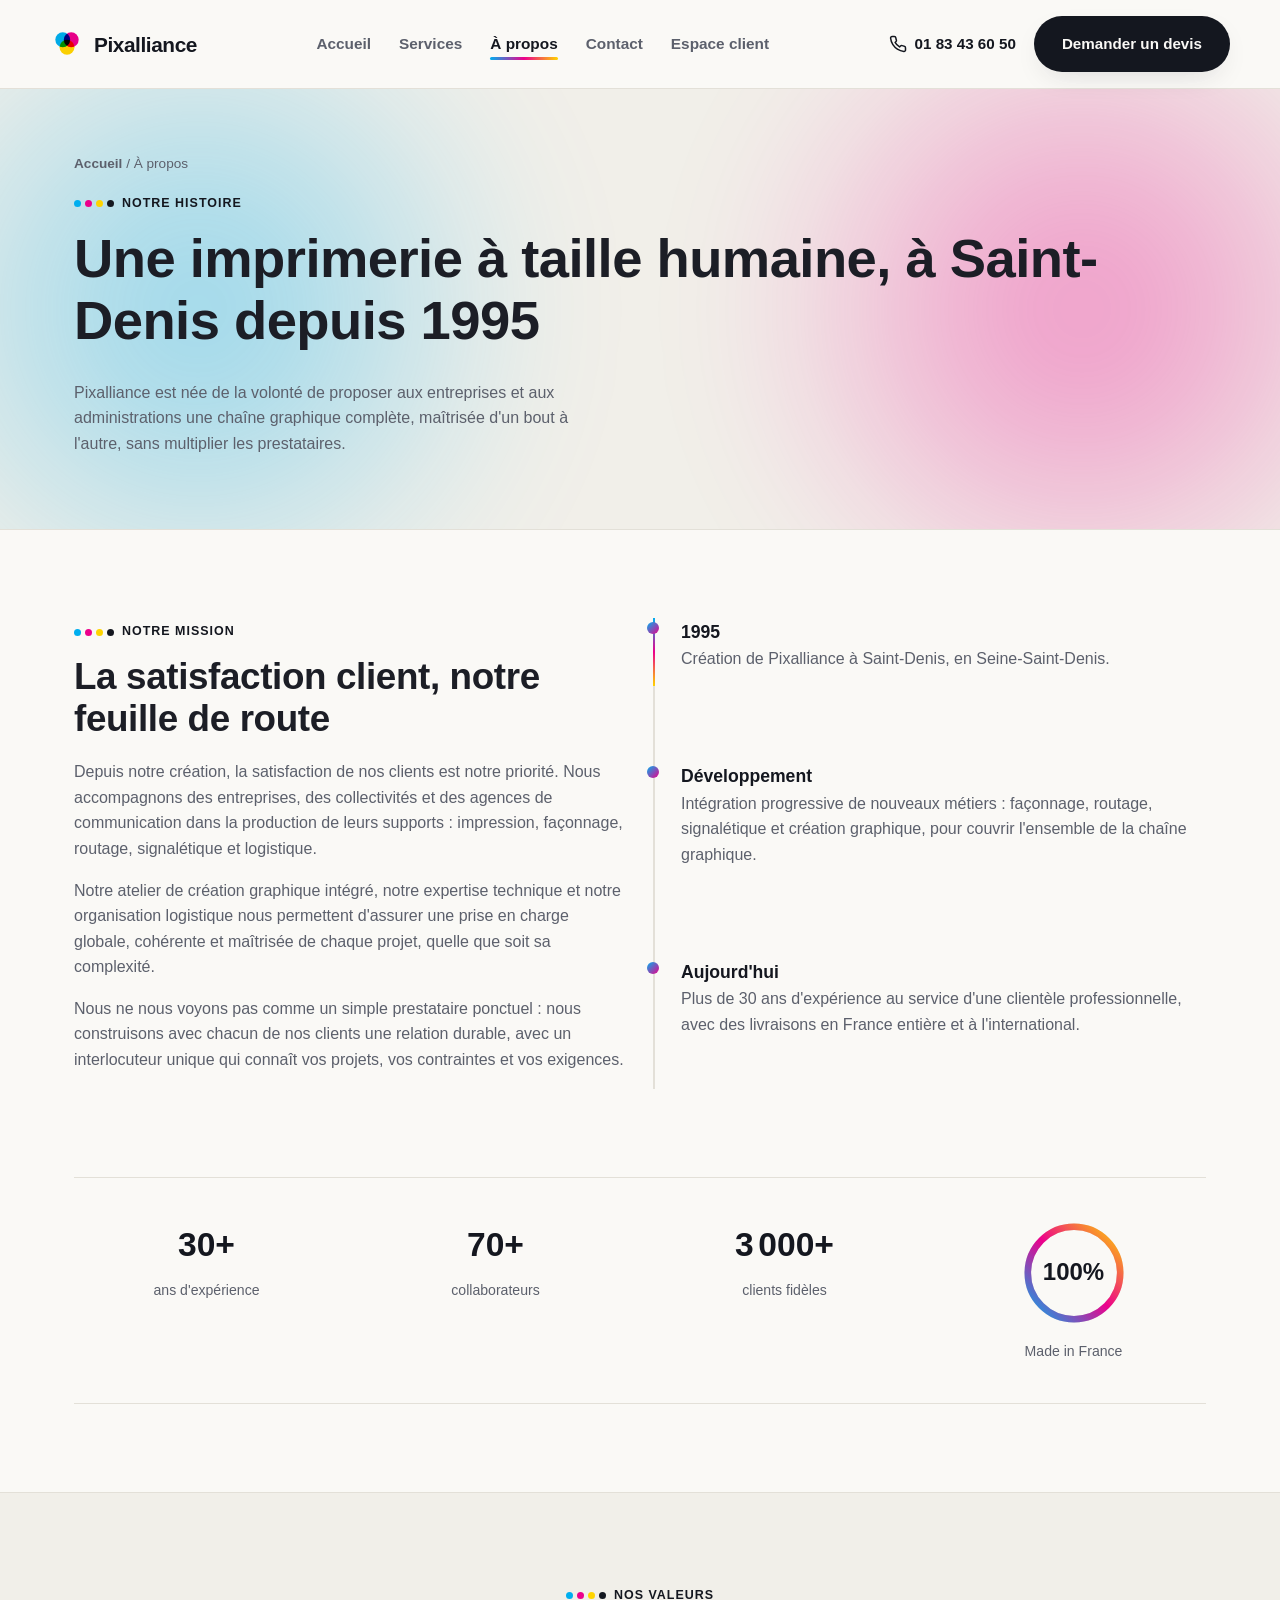
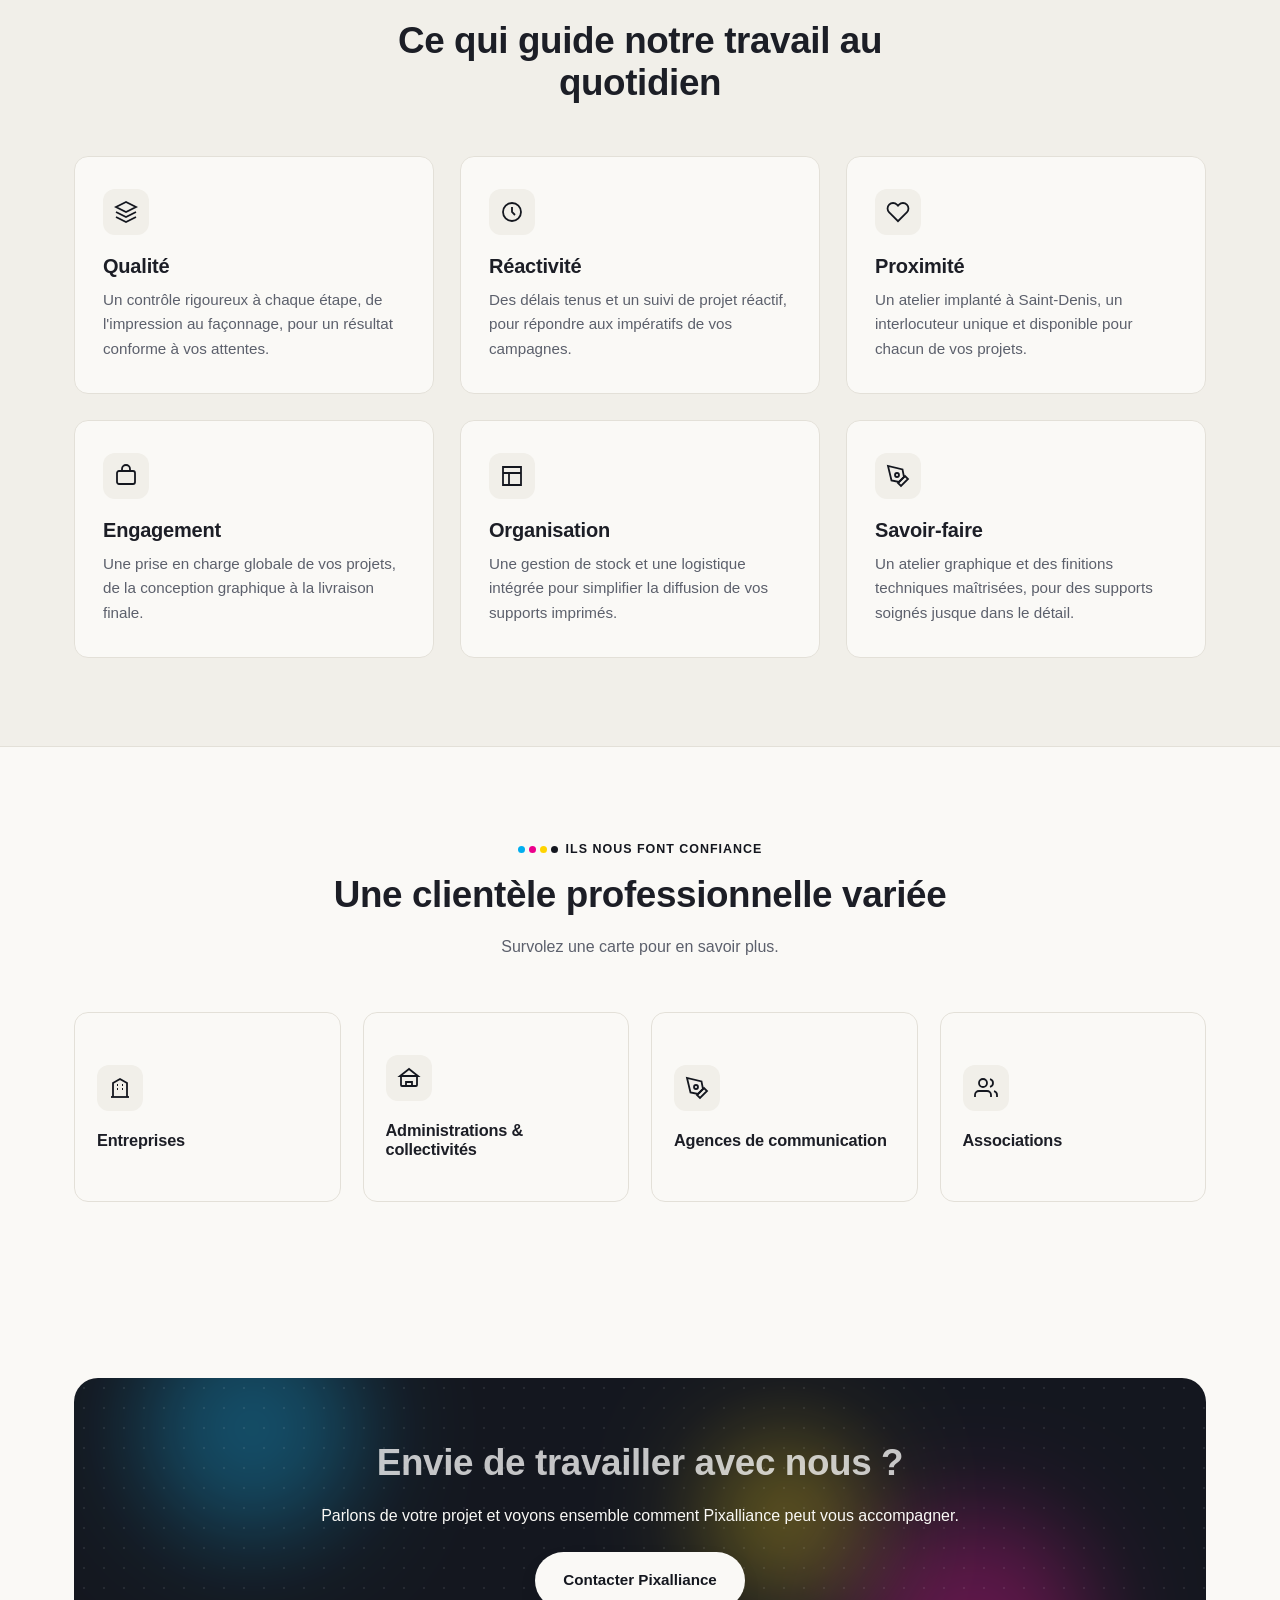
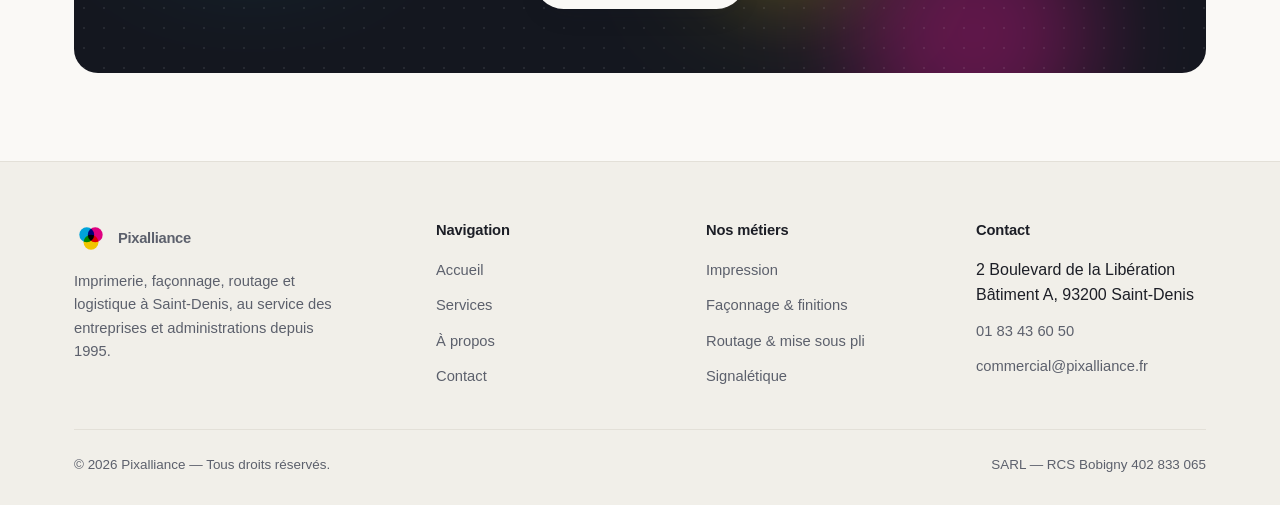
==== commit 084991fd: "Retirer le visuel flottant de l'en-tête À propos Revient à l'en-tête texte seul avec fond aurora ani" ====
--- a/a-propos.html
+++ b/a-propos.html
@@ -49,16 +49,11 @@
 
   <section class="page-header" style="position:relative; overflow:hidden;">
     <div class="aurora-bg"></div>
-    <div class="container page-header-grid" style="position:relative; z-index:1;">
-      <div>
-        <div class="breadcrumb"><a href="index.html">Accueil</a> / À propos</div>
-        <span class="eyebrow"><span class="dots"><span></span><span></span><span></span><span></span></span> Notre histoire</span>
-        <h1>Une imprimerie à taille humaine, à Saint-Denis depuis 1995</h1>
-        <p class="lead" style="max-width:60ch;">Pixalliance est née de la volonté de proposer aux entreprises et aux administrations une chaîne graphique complète, maîtrisée d'un bout à l'autre, sans multiplier les prestataires.</p>
-      </div>
-      <div class="page-header-visual">
-        <img src="assets/pixalliance-panneau-affichage.png" alt="Panneau d'affichage grand format Pixalliance">
-      </div>
+    <div class="container" style="position:relative; z-index:1;">
+      <div class="breadcrumb"><a href="index.html">Accueil</a> / À propos</div>
+      <span class="eyebrow"><span class="dots"><span></span><span></span><span></span><span></span></span> Notre histoire</span>
+      <h1>Une imprimerie à taille humaine, à Saint-Denis depuis 1995</h1>
+      <p class="lead" style="max-width:60ch;">Pixalliance est née de la volonté de proposer aux entreprises et aux administrations une chaîne graphique complète, maîtrisée d'un bout à l'autre, sans multiplier les prestataires.</p>
     </div>
   </section>
 
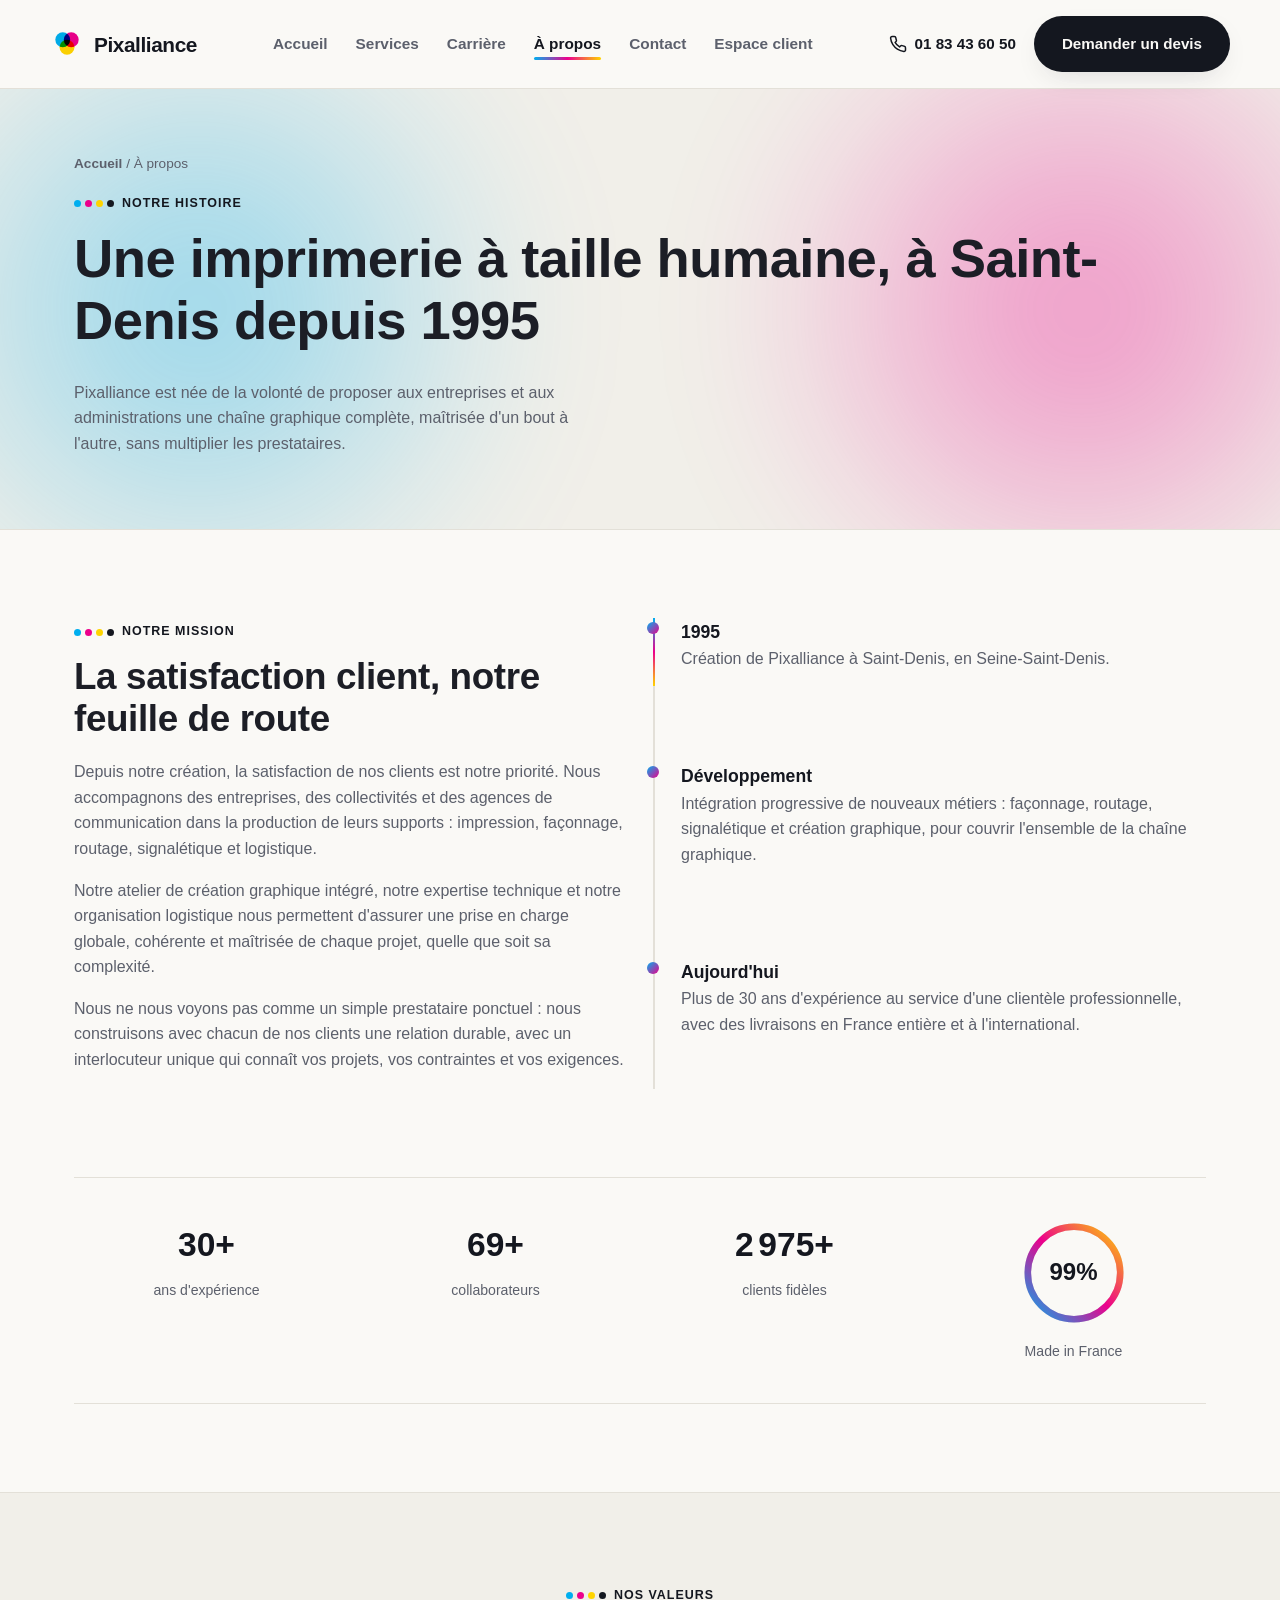
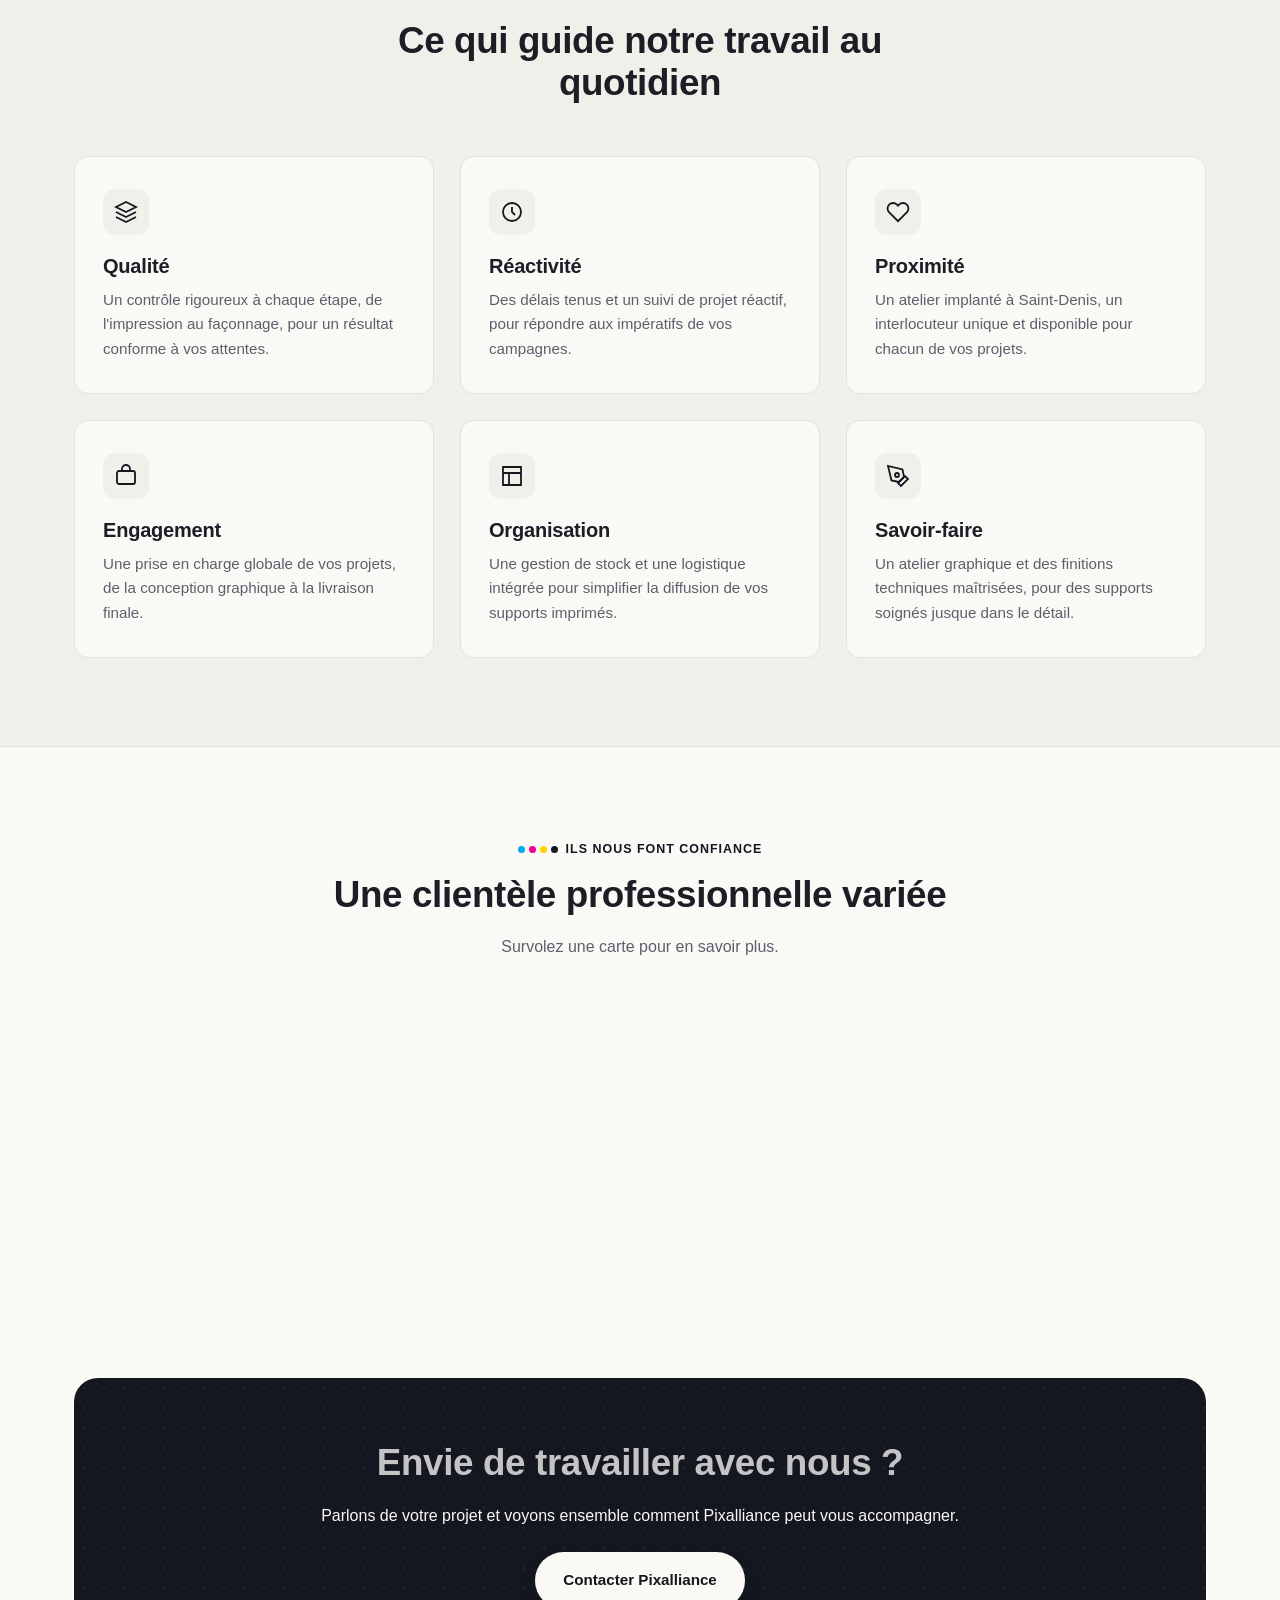
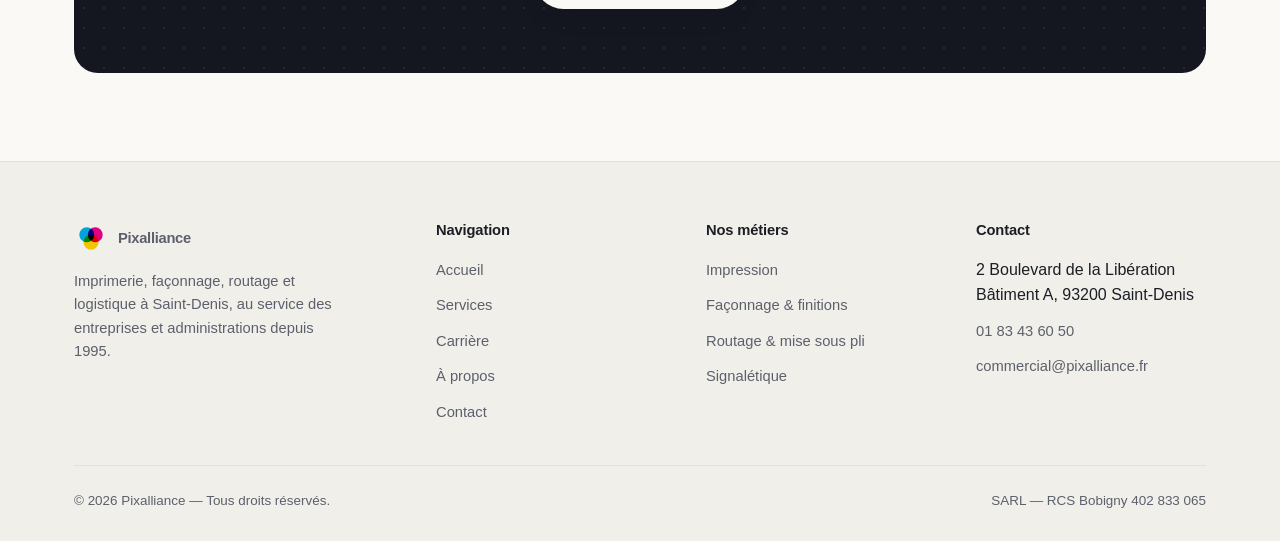
==== commit c3930615: "Créer la page Carrière avec le contenu réel du site actuel - Hero sombre premium avec halos animés e" ====
--- a/a-propos.html
+++ b/a-propos.html
@@ -29,6 +29,7 @@
       <ul>
         <li><a href="index.html">Accueil</a></li>
         <li><a href="services.html">Services</a></li>
+        <li><a href="carriere.html">Carrière</a></li>
         <li><a href="a-propos.html" aria-current="page">À propos</a></li>
         <li><a href="contact.html">Contact</a></li>
         <li><a href="https://espace-client.pixalliance.fr/" target="_blank" rel="noopener">Espace client</a></li>
@@ -258,6 +259,7 @@
         <ul>
           <li><a href="index.html">Accueil</a></li>
           <li><a href="services.html">Services</a></li>
+          <li><a href="carriere.html">Carrière</a></li>
           <li><a href="a-propos.html">À propos</a></li>
           <li><a href="contact.html">Contact</a></li>
         </ul>
--- a/css/style.css
+++ b/css/style.css
@@ -1995,3 +1995,179 @@
 .nav-toggle[aria-expanded="true"] span:nth-child(3) {
   transform: translateY(-7px) rotate(-45deg);
 }
+
+/* ---------- Career hero ---------- */
+
+.career-hero {
+  position: relative;
+  overflow: hidden;
+  background: var(--ink);
+  padding: 120px 0 100px;
+  text-align: center;
+}
+
+.career-hero-grid {
+  position: absolute;
+  inset: 0;
+  background-image: linear-gradient(rgba(255, 255, 255, 0.05) 1px, transparent 1px),
+    linear-gradient(90deg, rgba(255, 255, 255, 0.05) 1px, transparent 1px);
+  background-size: 44px 44px;
+  -webkit-mask-image: radial-gradient(ellipse 70% 70% at 50% 40%, black 0%, transparent 75%);
+  mask-image: radial-gradient(ellipse 70% 70% at 50% 40%, black 0%, transparent 75%);
+}
+
+.career-hero-glow {
+  position: absolute;
+  border-radius: 50%;
+  filter: blur(80px);
+  opacity: 0.4;
+  mix-blend-mode: screen;
+  animation: pxa-glow-float 10s ease-in-out infinite;
+}
+
+.career-hero-glow.c { width: 360px; height: 360px; top: -80px; left: 8%; background: var(--cyan); }
+.career-hero-glow.m { width: 380px; height: 380px; bottom: -100px; right: 10%; background: var(--magenta); animation-delay: -4s; }
+.career-hero-glow.y { width: 260px; height: 260px; top: 30%; right: 30%; background: var(--yellow); animation-delay: -7s; }
+
+.career-hero-content {
+  position: relative;
+  z-index: 1;
+  max-width: 760px;
+  margin: 0 auto;
+}
+
+.career-eyebrow {
+  color: var(--paper) !important;
+  justify-content: center;
+}
+
+.career-hero h1 {
+  color: var(--paper);
+  font-size: clamp(2.2rem, 4.5vw, 3.2rem);
+}
+
+.career-hero .lead {
+  color: rgba(250, 249, 246, 0.72);
+  font-size: 1.1rem;
+  max-width: 56ch;
+  margin-left: auto;
+  margin-right: auto;
+}
+
+.career-hero .hero-actions {
+  justify-content: center;
+}
+
+@media (prefers-reduced-motion: reduce) {
+  .career-hero-glow {
+    animation: none;
+  }
+}
+
+/* ---------- Job listings ---------- */
+
+.job-list {
+  display: grid;
+  gap: 18px;
+}
+
+.job-card {
+  background: var(--paper);
+  border: 1px solid var(--line);
+  border-radius: var(--radius);
+  padding: 30px 32px;
+  display: flex;
+  align-items: center;
+  justify-content: space-between;
+  gap: 24px;
+  transition: transform 0.2s ease, box-shadow 0.2s ease, border-color 0.2s ease;
+}
+
+.job-card:hover {
+  transform: translateY(-3px);
+  box-shadow: var(--shadow-hover);
+  border-color: transparent;
+}
+
+.job-tag {
+  display: inline-block;
+  font-size: 0.76rem;
+  font-weight: 700;
+  letter-spacing: 0.06em;
+  text-transform: uppercase;
+  color: var(--ink);
+  background: var(--paper-dim);
+  padding: 5px 12px;
+  border-radius: 999px;
+  margin-bottom: 12px;
+}
+
+.job-card h3 {
+  margin-bottom: 8px;
+}
+
+.job-card-main p {
+  font-size: 0.94rem;
+  max-width: 62ch;
+}
+
+.job-meta {
+  display: flex;
+  flex-wrap: wrap;
+  gap: 8px 18px;
+  list-style: none;
+  margin: 14px 0 0;
+  padding: 0;
+  font-size: 0.84rem;
+  color: var(--muted);
+  font-weight: 600;
+}
+
+.job-meta li {
+  display: flex;
+  align-items: center;
+  gap: 6px;
+}
+
+.job-meta li:not(:last-child)::after {
+  content: "";
+  width: 4px;
+  height: 4px;
+  border-radius: 50%;
+  background: var(--line);
+  margin-left: 12px;
+}
+
+.job-apply {
+  flex-shrink: 0;
+  white-space: nowrap;
+}
+
+.job-closed {
+  opacity: 0.6;
+}
+
+.job-closed-badge {
+  flex-shrink: 0;
+  white-space: nowrap;
+  font-size: 0.82rem;
+  font-weight: 700;
+  color: var(--muted);
+  background: var(--paper-dim);
+  border: 1px solid var(--line);
+  padding: 12px 20px;
+  border-radius: 999px;
+}
+
+@media (max-width: 720px) {
+  .job-card {
+    flex-direction: column;
+    align-items: flex-start;
+  }
+
+  .job-apply,
+  .job-closed-badge {
+    width: 100%;
+    text-align: center;
+  }
+}
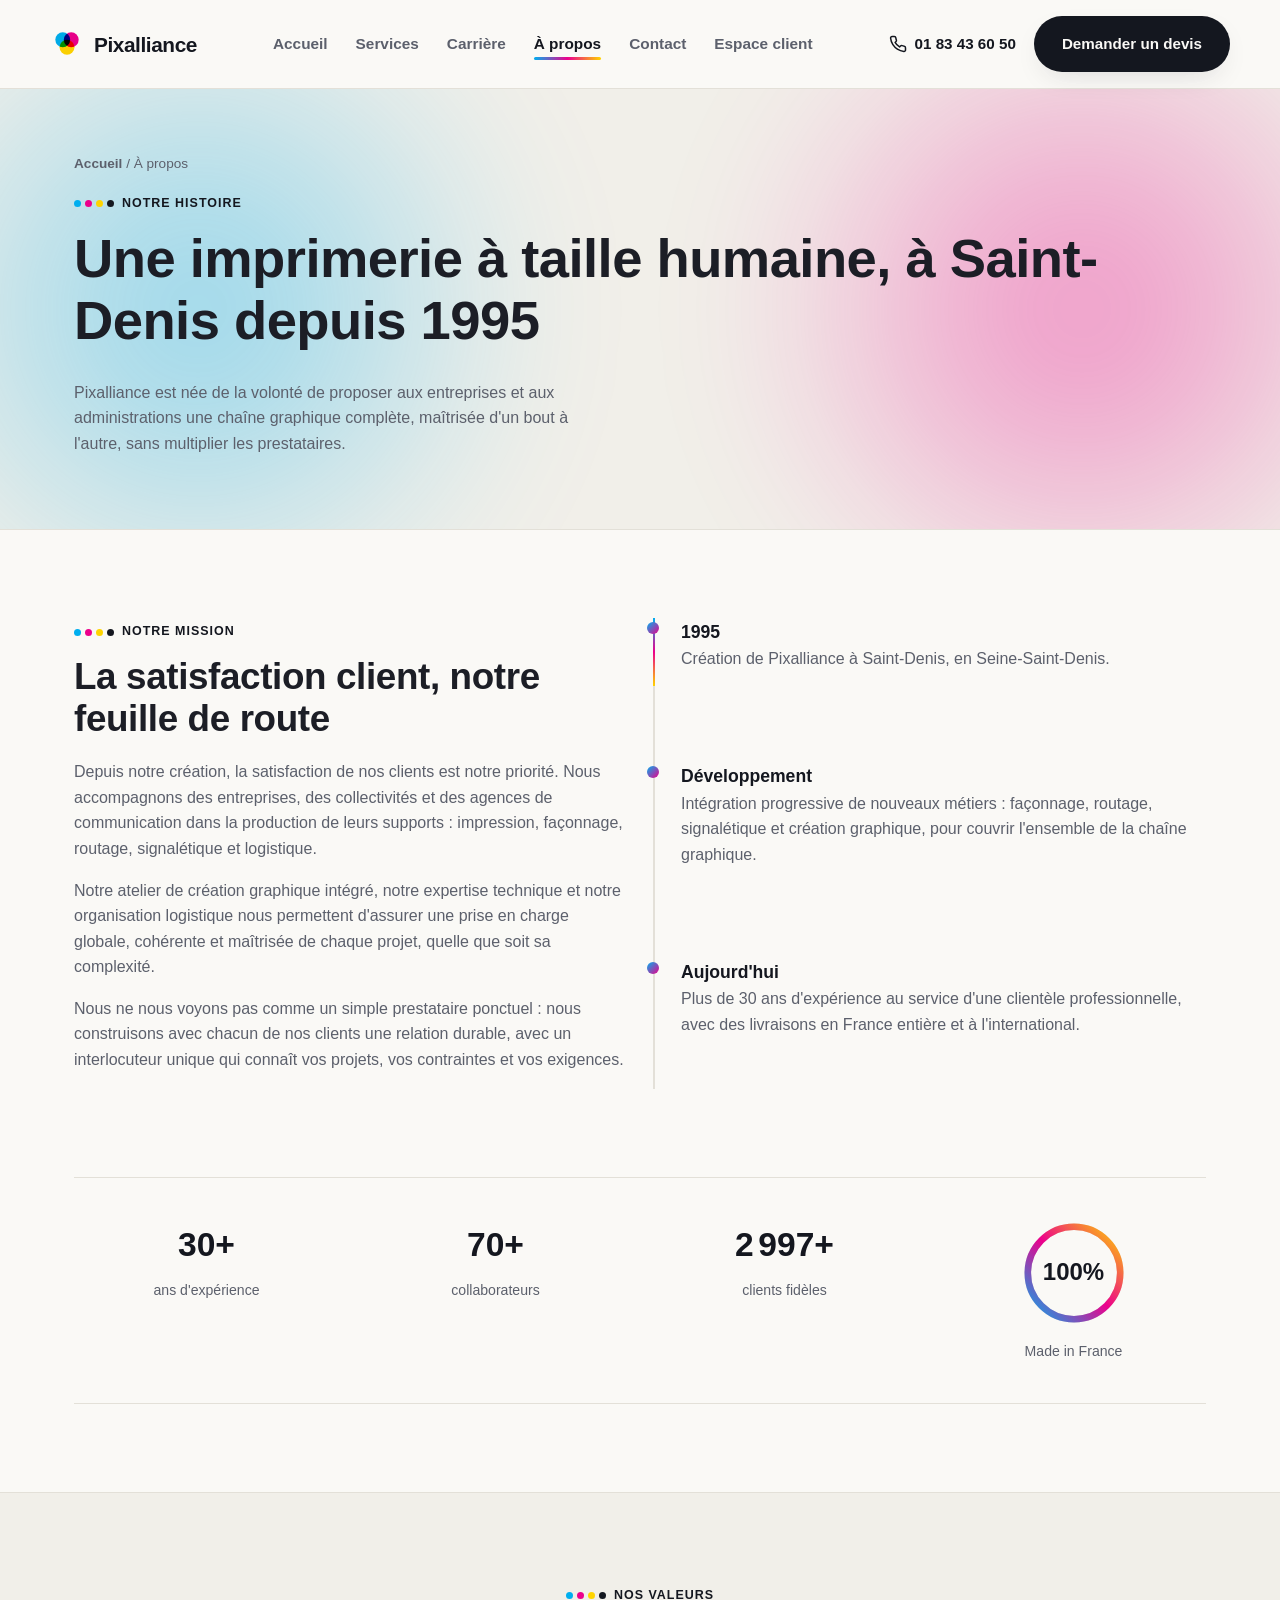
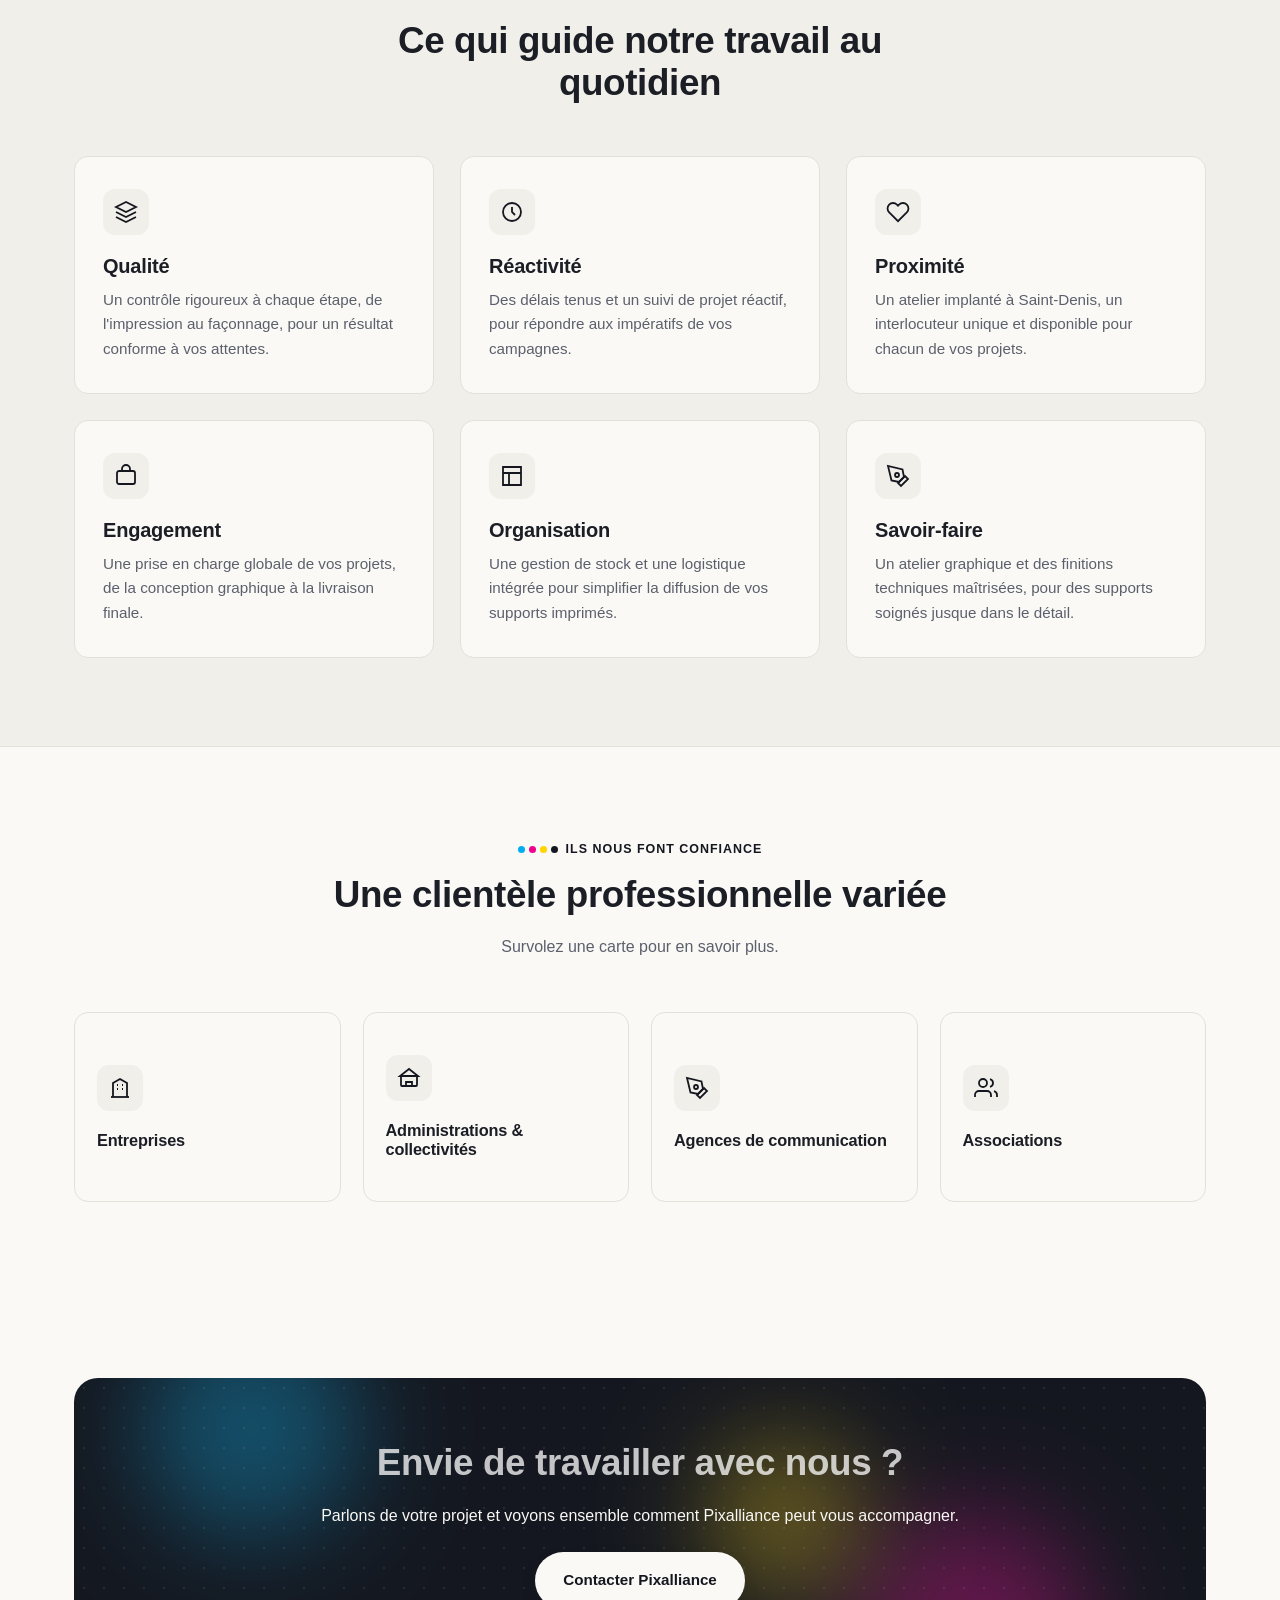
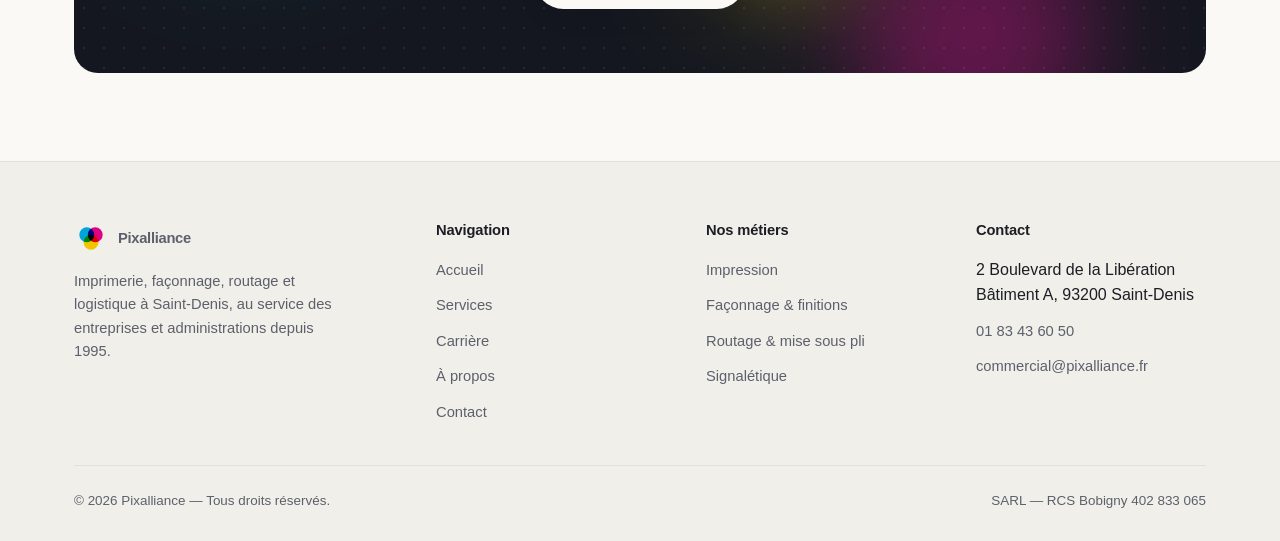
==== commit 91283abb: "Ajoute une page dediee Routage & mise sous pli (hero photo, ce qui est couvert, pourquoi Pixalliance" ====
--- a/a-propos.html
+++ b/a-propos.html
@@ -270,7 +270,7 @@
         <ul>
           <li><a href="services.html#impression">Impression</a></li>
           <li><a href="services.html#faconnage">Façonnage &amp; finitions</a></li>
-          <li><a href="services.html#routage">Routage &amp; mise sous pli</a></li>
+          <li><a href="routage.html">Routage &amp; mise sous pli</a></li>
           <li><a href="services.html#signaletique">Signalétique</a></li>
         </ul>
       </div>
--- a/css/style.css
+++ b/css/style.css
@@ -350,14 +350,126 @@
   position: relative;
   z-index: 1;
   display: grid;
-  grid-template-columns: 1.1fr 0.9fr;
-  gap: 56px;
-  align-items: center;
+  grid-template-columns: 0.8fr 1.3fr;
+  gap: 40px;
+  align-items: stretch;
+}
+
+.hero-copy {
+  display: flex;
+  flex-direction: column;
+  gap: 34px;
+}
+
+.hero-copy > * {
+  margin-bottom: 0 !important;
+}
+
+.hero-copy .hero-actions {
+  margin-top: auto;
+  padding-top: 28px;
 }
 
 .hero-copy p.lead {
   font-size: 1.15rem;
-  max-width: 46ch;
+  max-width: 42ch;
+}
+
+.hero-title-sm {
+  font-size: clamp(1.9rem, 3.4vw, 2.6rem) !important;
+}
+
+.formats-section {
+  padding: 90px 0;
+  background: var(--paper);
+  border-bottom: 1px solid var(--line);
+}
+
+.formats-grid {
+  display: grid;
+  grid-template-columns: 1fr 1fr;
+  gap: 28px;
+  margin-top: 44px;
+}
+
+.format-card {
+  display: flex;
+  flex-direction: column;
+  border-radius: 18px;
+  overflow: hidden;
+  background: var(--paper-dim);
+  border: 1px solid var(--line);
+  text-decoration: none;
+  color: inherit;
+  transition: transform 0.3s ease, box-shadow 0.3s ease;
+}
+
+.format-card:hover {
+  transform: translateY(-6px);
+  box-shadow: 0 24px 50px -20px rgba(20, 23, 31, 0.3);
+}
+
+.format-card-media {
+  aspect-ratio: 16 / 10;
+  overflow: hidden;
+  background: var(--paper);
+}
+
+.format-card-media img {
+  width: 100%;
+  height: 100%;
+  object-fit: cover;
+  transition: transform 0.4s ease;
+}
+
+.format-card:hover .format-card-media img {
+  transform: scale(1.05);
+}
+
+.format-card-body {
+  padding: 28px 30px 32px;
+}
+
+.format-card-body h3 {
+  font-size: 1.35rem;
+  margin-bottom: 10px;
+}
+
+.format-card-body p {
+  color: var(--muted);
+  font-size: 0.96rem;
+  margin-bottom: 18px;
+}
+
+.format-card-link {
+  display: inline-flex;
+  font-weight: 700;
+  font-size: 0.92rem;
+  color: var(--ink);
+  transition: gap 0.2s ease;
+}
+
+.format-card:hover .format-card-link {
+  color: var(--magenta);
+}
+
+@media (max-width: 760px) {
+  .formats-grid {
+    grid-template-columns: 1fr;
+  }
+}
+
+.atouts-section {
+  background: var(--paper-dim);
+  border-bottom: 1px solid var(--line);
+}
+
+.eyebrow-bar {
+  width: 32px;
+  height: 2px;
+  border-radius: 2px;
+  background: linear-gradient(90deg, var(--cyan), var(--magenta), var(--yellow));
+  display: inline-block;
 }
 
 .hero-actions {
@@ -1394,6 +1506,25 @@
   .process-steps {
     grid-template-columns: 1fr;
   }
+}
+
+.process-steps-icons .process-num {
+  border: none;
+  color: #fff;
+}
+
+.process-steps-icons .process-num svg {
+  width: 22px;
+  height: 22px;
+}
+
+.process-steps-icons .process-step:nth-child(2) .process-num { background: var(--cyan); }
+.process-steps-icons .process-step:nth-child(3) .process-num { background: var(--magenta); }
+.process-steps-icons .process-step:nth-child(4) .process-num { background: #d99a00; }
+.process-steps-icons .process-step:nth-child(5) .process-num { background: var(--ink); }
+
+.process-steps-icons .process-step:hover .process-num {
+  transform: scale(1.08);
 }
 
 /* ---------- FAQ accordion ---------- */
@@ -2171,3 +2302,461 @@
     text-align: center;
   }
 }
+
+/* ---------- Petit format hero visual ---------- */
+
+.pf-hero-visual {
+  position: relative;
+  aspect-ratio: 1 / 1;
+  display: flex;
+  align-items: center;
+  justify-content: center;
+}
+
+.pf-float-plaquette {
+  position: absolute;
+  z-index: 1;
+  width: 72%;
+  left: 4%;
+  top: 6%;
+  filter: drop-shadow(0 28px 44px rgba(20, 23, 31, 0.32));
+  transform: rotate(-6deg);
+  animation: pxa-float-c 8s ease-in-out infinite;
+}
+
+.pf-float-carte {
+  position: absolute;
+  z-index: 2;
+  width: 34%;
+  right: 4%;
+  bottom: 8%;
+  border-radius: 14px;
+  filter: drop-shadow(0 26px 36px rgba(20, 23, 31, 0.4));
+  transform: rotate(7deg);
+  animation: pxa-float-b 6s ease-in-out infinite;
+}
+
+@media (prefers-reduced-motion: reduce) {
+  .pf-float-plaquette,
+  .pf-float-carte {
+    animation: none;
+  }
+}
+
+@media (max-width: 960px) {
+  .pf-hero-visual {
+    order: -1;
+    width: 100%;
+    max-width: 420px;
+    margin: 0 auto;
+  }
+}
+
+/* ---------- Grand format hero (dark, single bleed image) ---------- */
+
+.gf-hero {
+  position: relative;
+  overflow: hidden;
+  background: var(--ink);
+  padding: 110px 0 100px;
+}
+
+.gf-hero-stripes {
+  position: absolute;
+  inset: 0;
+  background-image: repeating-linear-gradient(
+    -35deg,
+    rgba(255, 255, 255, 0.05) 0px,
+    rgba(255, 255, 255, 0.05) 1px,
+    transparent 1px,
+    transparent 26px
+  );
+  -webkit-mask-image: radial-gradient(ellipse 65% 65% at 25% 30%, black 0%, transparent 72%);
+  mask-image: radial-gradient(ellipse 65% 65% at 25% 30%, black 0%, transparent 72%);
+}
+
+.gf-hero-glow {
+  position: absolute;
+  border-radius: 50%;
+  filter: blur(90px);
+  opacity: 0.45;
+  mix-blend-mode: screen;
+  animation: pxa-glow-float 11s ease-in-out infinite;
+}
+
+.gf-hero-glow.c { width: 380px; height: 380px; top: -60px; right: 12%; background: var(--cyan); }
+.gf-hero-glow.m { width: 420px; height: 420px; bottom: -110px; right: 28%; background: var(--magenta); animation-delay: -4s; }
+.gf-hero-glow.y { width: 280px; height: 280px; top: 40%; right: -4%; background: var(--yellow); animation-delay: -7s; }
+
+.gf-hero-inner {
+  position: relative;
+  z-index: 1;
+  display: grid;
+  grid-template-columns: 0.85fr 1.15fr;
+  gap: 48px;
+  align-items: center;
+}
+
+.gf-hero-copy .eyebrow {
+  color: var(--paper);
+}
+
+.gf-hero-copy h1 {
+  color: var(--paper);
+}
+
+.gf-hero-copy .lead {
+  color: rgba(250, 249, 246, 0.72);
+  max-width: 44ch;
+}
+
+.gf-hero-visual {
+  position: relative;
+  perspective: 1400px;
+}
+
+.gf-hero-image {
+  width: 100%;
+  border-radius: 18px;
+  transform: rotate(-2deg);
+  filter: drop-shadow(0 40px 70px rgba(0, 0, 0, 0.5));
+  transition: transform 0.15s ease-out;
+  will-change: transform;
+  animation: pxa-gf-drift 9s ease-in-out infinite;
+}
+
+@keyframes pxa-gf-drift {
+  0%, 100% { transform: rotate(-2deg) translateY(0); }
+  50% { transform: rotate(-1deg) translateY(-10px); }
+}
+
+@media (prefers-reduced-motion: reduce) {
+  .gf-hero-glow,
+  .gf-hero-image {
+    animation: none;
+  }
+}
+
+@media (max-width: 960px) {
+  .gf-hero-inner {
+    grid-template-columns: 1fr;
+  }
+  .gf-hero-visual {
+    order: -1;
+  }
+}
+
+/* ---------- Routage hero (photo pleine largeur) ---------- */
+
+.rt-hero {
+  padding: 90px 0 100px;
+  background: var(--paper);
+  border-bottom: 1px solid var(--line);
+}
+
+.rt-hero-inner {
+  display: grid;
+  grid-template-columns: 0.95fr 1.05fr;
+  gap: 48px;
+  align-items: center;
+}
+
+.rt-hero-visual {
+  position: relative;
+  border-radius: 20px;
+  overflow: hidden;
+  box-shadow: 0 34px 70px -24px rgba(20, 23, 31, 0.35);
+}
+
+.rt-hero-visual img {
+  display: block;
+  width: 100%;
+  aspect-ratio: 4 / 3.2;
+  object-fit: cover;
+}
+
+@media (max-width: 960px) {
+  .rt-hero-inner {
+    grid-template-columns: 1fr;
+  }
+  .rt-hero-visual {
+    order: -1;
+  }
+}
+
+/* ---------- Services associés hero (flow diagram) ---------- */
+
+.sa-hero {
+  position: relative;
+  overflow: hidden;
+  padding: 96px 0 90px;
+  border-bottom: 1px solid var(--line);
+}
+
+.sa-hero-copy {
+  display: flex;
+  flex-direction: column;
+  gap: 24px;
+}
+
+.sa-hero-copy > * {
+  margin-bottom: 0 !important;
+}
+
+.sa-hero-copy-solo {
+  max-width: 66ch;
+  margin: 0 auto;
+  text-align: center;
+  align-items: center;
+}
+
+.sa-hero-tags {
+  justify-content: center;
+}
+
+/* ---------- Grid 4 ---------- */
+
+.grid-4 {
+  display: grid;
+  grid-template-columns: repeat(4, 1fr);
+  gap: 20px;
+}
+
+@media (max-width: 900px) {
+  .grid-4 {
+    grid-template-columns: repeat(2, 1fr);
+  }
+}
+
+@media (max-width: 480px) {
+  .grid-4 {
+    grid-template-columns: 1fr;
+  }
+}
+
+/* ---------- Check list ---------- */
+
+.check-list {
+  display: grid;
+  gap: 14px;
+  margin: 24px 0;
+  padding: 0;
+  list-style: none;
+}
+
+.check-list li {
+  display: flex;
+  align-items: flex-start;
+  gap: 12px;
+  font-size: 0.98rem;
+}
+
+.check-list li::before {
+  content: "";
+  flex-shrink: 0;
+  width: 22px;
+  height: 22px;
+  margin-top: 2px;
+  border-radius: 50%;
+  background: linear-gradient(135deg, var(--cyan), var(--magenta));
+  -webkit-mask: url("data:image/svg+xml,%3Csvg xmlns='http://www.w3.org/2000/svg' viewBox='0 0 24 24' fill='none' stroke='white' stroke-width='3' stroke-linecap='round' stroke-linejoin='round'%3E%3Cpath d='M20 6 9 17l-5-5'/%3E%3C/svg%3E") center / 14px no-repeat;
+  mask: url("data:image/svg+xml,%3Csvg xmlns='http://www.w3.org/2000/svg' viewBox='0 0 24 24' fill='none' stroke='white' stroke-width='3' stroke-linecap='round' stroke-linejoin='round'%3E%3Cpath d='M20 6 9 17l-5-5'/%3E%3C/svg%3E") center / 14px no-repeat;
+}
+
+/* ---------- Delivery radar (services associés) ---------- */
+
+.sa-delivery {
+  background: var(--paper-dim);
+  border-top: 1px solid var(--line);
+  border-bottom: 1px solid var(--line);
+  padding: 100px 0;
+  overflow: hidden;
+}
+
+.sa-delivery-inner {
+  display: grid;
+  grid-template-columns: 0.9fr 1.1fr;
+  gap: 56px;
+  align-items: center;
+}
+
+.sa-radar {
+  position: relative;
+  width: 100%;
+  aspect-ratio: 1 / 1;
+  max-width: 420px;
+  display: flex;
+  align-items: center;
+  justify-content: center;
+  margin: 0 auto;
+}
+
+.sa-radar-ring {
+  position: absolute;
+  width: 34%;
+  height: 34%;
+  border-radius: 50%;
+  border: 2px solid;
+  animation: pxa-radar-ping 3.6s ease-out infinite;
+}
+
+.sa-radar-ring.r1 { border-color: var(--cyan); animation-delay: 0s; }
+.sa-radar-ring.r2 { border-color: var(--magenta); animation-delay: 1.2s; }
+.sa-radar-ring.r3 { border-color: var(--yellow); animation-delay: 2.4s; }
+
+@keyframes pxa-radar-ping {
+  0% { transform: scale(1); opacity: 0.75; }
+  100% { transform: scale(2.8); opacity: 0; }
+}
+
+.sa-radar-center {
+  position: relative;
+  z-index: 2;
+  width: 92px;
+  height: 92px;
+  border-radius: 50%;
+  background: var(--paper);
+  border: 1px solid var(--line);
+  display: flex;
+  align-items: center;
+  justify-content: center;
+  box-shadow: 0 20px 50px -14px rgba(20, 23, 31, 0.28);
+}
+
+.sa-radar-center svg {
+  width: 38px;
+  height: 38px;
+}
+
+.sa-radar-tag {
+  position: absolute;
+  font-size: 0.7rem;
+  font-weight: 700;
+  color: var(--ink);
+  background: var(--paper);
+  border: 1px solid var(--line);
+  border-radius: 999px;
+  padding: 5px 12px;
+  white-space: nowrap;
+  box-shadow: 0 8px 20px -10px rgba(20, 23, 31, 0.2);
+}
+
+.sa-radar-tag.t1 { top: 8%; left: 50%; transform: translateX(-50%); }
+.sa-radar-tag.t2 { bottom: 20%; right: 2%; }
+.sa-radar-tag.t3 { bottom: 4%; left: 0%; }
+
+.sa-delivery-copy h2 {
+  color: var(--ink);
+}
+
+.sa-delivery-copy p {
+  color: var(--muted);
+  font-size: 1.05rem;
+  max-width: 48ch;
+}
+
+@media (prefers-reduced-motion: reduce) {
+  .sa-radar-ring {
+    animation: none;
+  }
+}
+
+@media (max-width: 900px) {
+  .sa-delivery-inner {
+    grid-template-columns: 1fr;
+  }
+}
+
+/* ---------- Studio graphique orbit (services associés) ---------- */
+
+.sa-orbit {
+  position: relative;
+  width: 100%;
+  aspect-ratio: 1 / 1;
+  max-width: 420px;
+  display: flex;
+  align-items: center;
+  justify-content: center;
+  margin: 0 auto;
+}
+
+.sa-orbit-ring {
+  position: absolute;
+  width: 78%;
+  height: 78%;
+  border-radius: 50%;
+  border: 2px dashed var(--line);
+  animation: pxa-sa-orbit-spin 40s linear infinite;
+}
+
+.sa-orbit-center {
+  position: relative;
+  z-index: 2;
+  width: 96px;
+  height: 96px;
+  border-radius: 50%;
+  background: var(--paper);
+  border: 1px solid var(--line);
+  display: flex;
+  align-items: center;
+  justify-content: center;
+  box-shadow: 0 20px 50px -14px rgba(20, 23, 31, 0.28);
+}
+
+.sa-orbit-center svg { width: 38px; height: 38px; }
+
+.sa-orbit-swatch {
+  position: absolute;
+  width: 44px;
+  height: 44px;
+  border-radius: 10px;
+  box-shadow: 0 14px 26px -10px rgba(20, 23, 31, 0.32);
+}
+
+.sa-orbit-swatch.c { background: var(--cyan); top: 4%; left: 50%; margin-left: -22px; animation: pxa-sa-orbit-float-c 6s ease-in-out infinite; }
+.sa-orbit-swatch.m { background: var(--magenta); bottom: 12%; right: 6%; animation: pxa-sa-orbit-float-m 6s ease-in-out infinite; animation-delay: -2s; }
+.sa-orbit-swatch.y { background: var(--yellow); bottom: 12%; left: 6%; animation: pxa-sa-orbit-float-y 6s ease-in-out infinite; animation-delay: -4s; }
+
+.sa-orbit-tag {
+  position: absolute;
+  font-size: 0.7rem;
+  font-weight: 700;
+  color: var(--ink);
+  background: var(--paper);
+  border: 1px solid var(--line);
+  border-radius: 999px;
+  padding: 5px 12px;
+  white-space: nowrap;
+  box-shadow: 0 8px 20px -10px rgba(20, 23, 31, 0.2);
+}
+
+.sa-orbit-tag.t1 { top: 20%; left: 0%; }
+.sa-orbit-tag.t2 { top: 46%; right: -2%; }
+.sa-orbit-tag.t3 { bottom: 20%; left: -2%; }
+
+@keyframes pxa-sa-orbit-spin {
+  from { transform: rotate(0deg); }
+  to { transform: rotate(360deg); }
+}
+
+@keyframes pxa-sa-orbit-float-c {
+  0%, 100% { transform: rotate(-8deg) translateY(0); }
+  50% { transform: rotate(-8deg) translateY(-10px); }
+}
+
+@keyframes pxa-sa-orbit-float-m {
+  0%, 100% { transform: rotate(10deg) translateY(0); }
+  50% { transform: rotate(10deg) translateY(-10px); }
+}
+
+@keyframes pxa-sa-orbit-float-y {
+  0%, 100% { transform: rotate(-6deg) translateY(0); }
+  50% { transform: rotate(-6deg) translateY(-10px); }
+}
+
+@media (prefers-reduced-motion: reduce) {
+  .sa-orbit-ring,
+  .sa-orbit-swatch {
+    animation: none;
+  }
+}
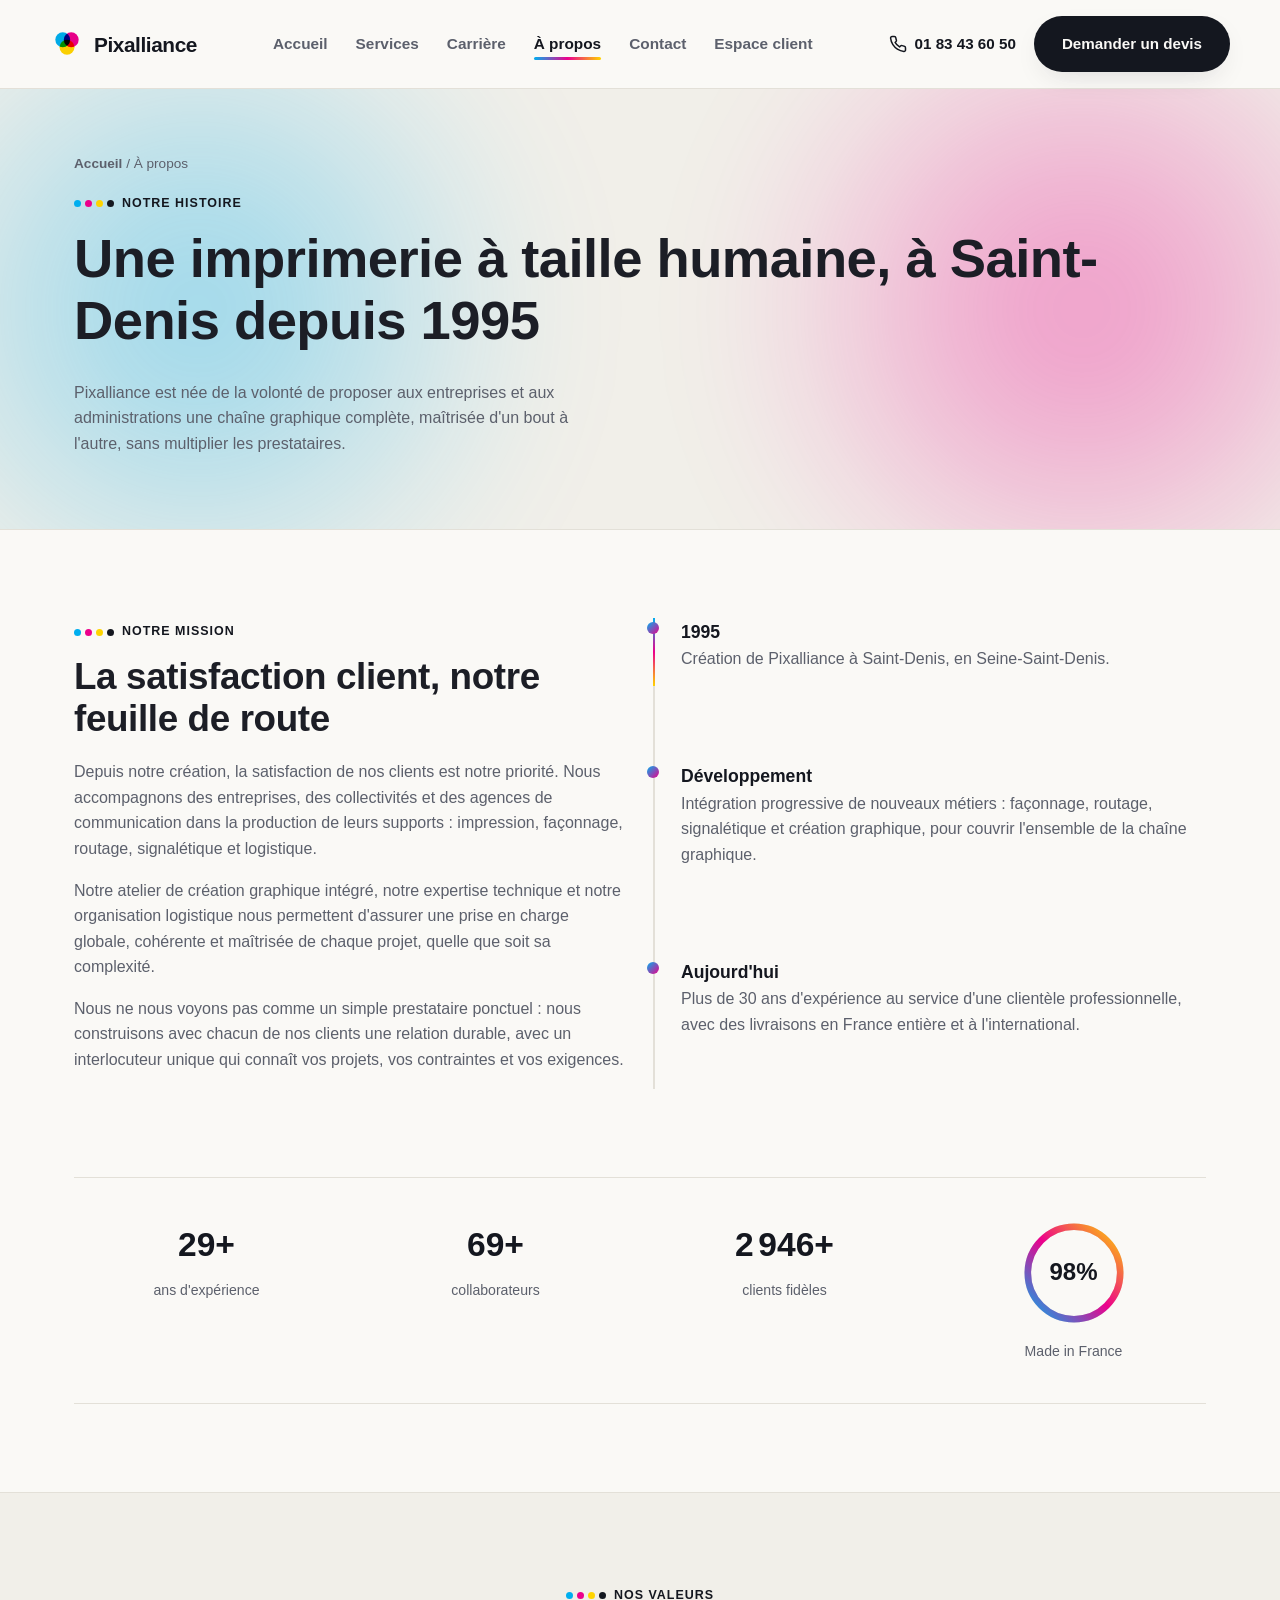
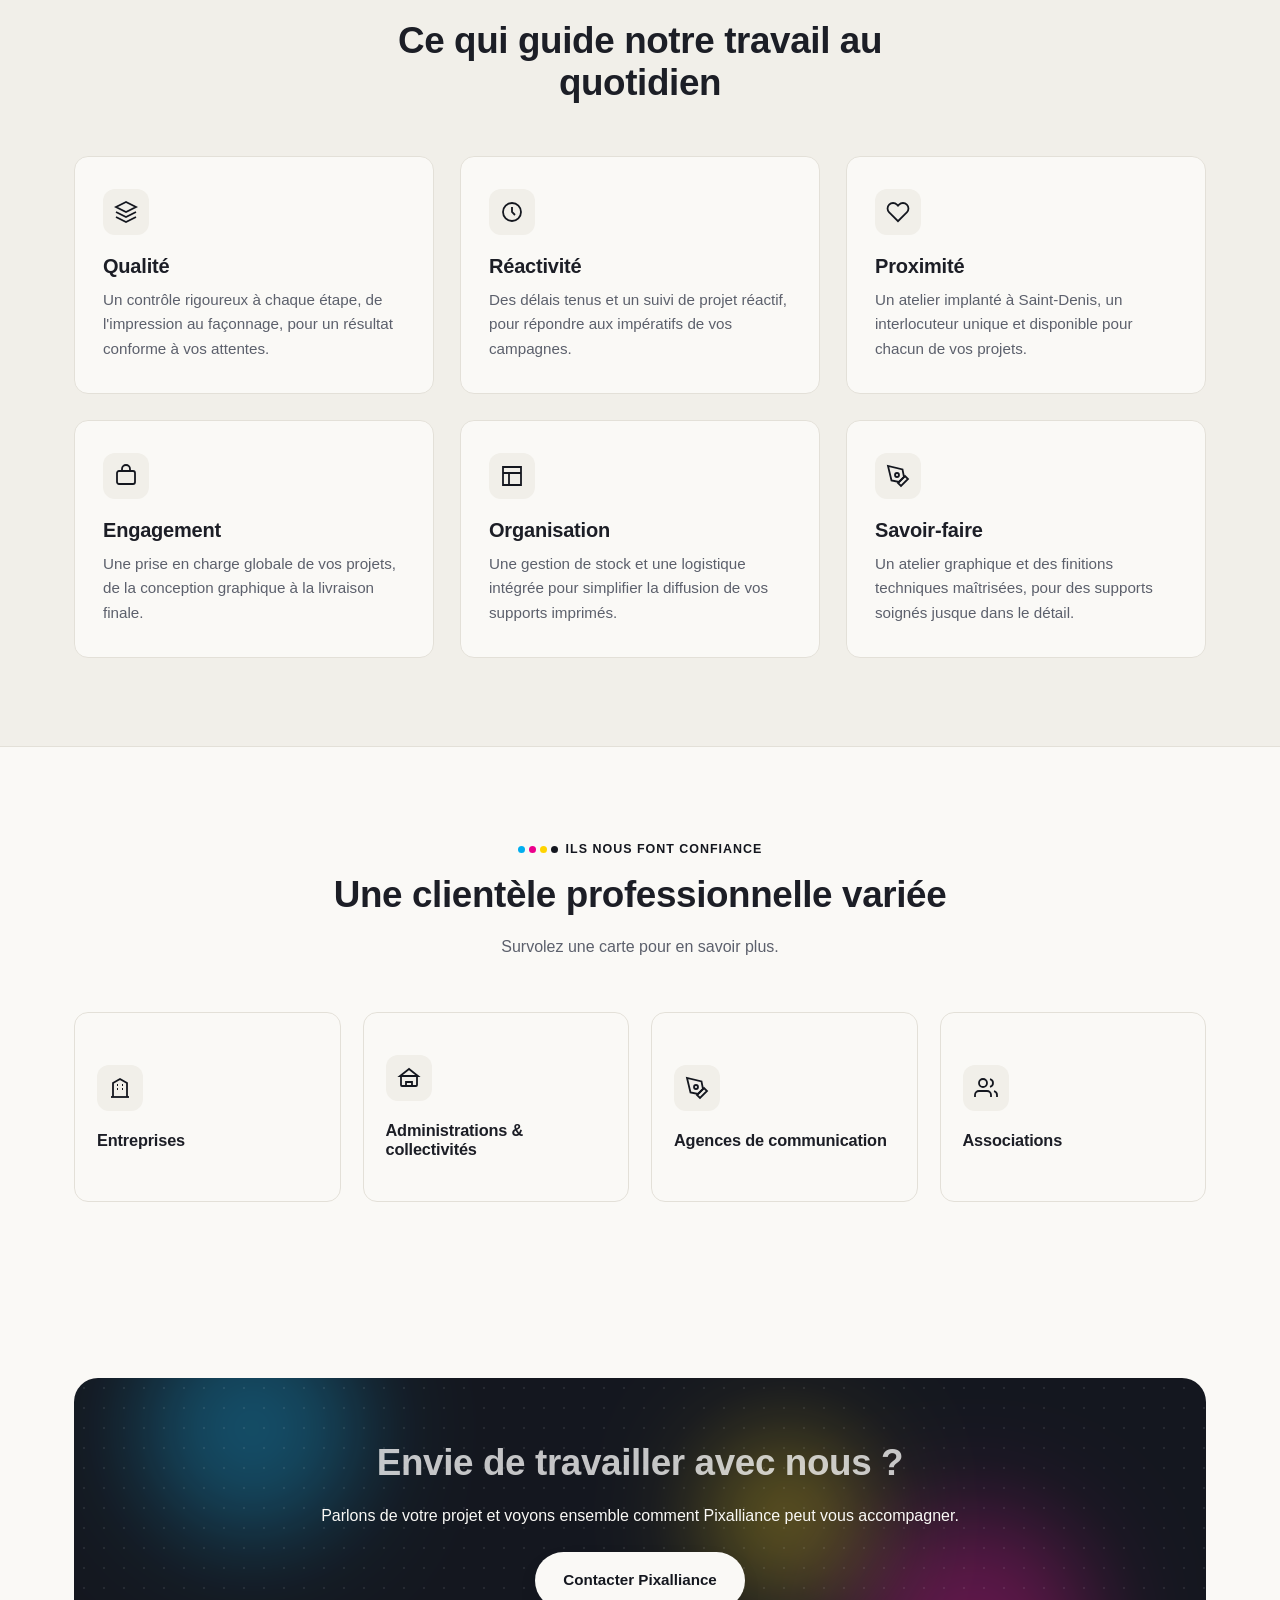
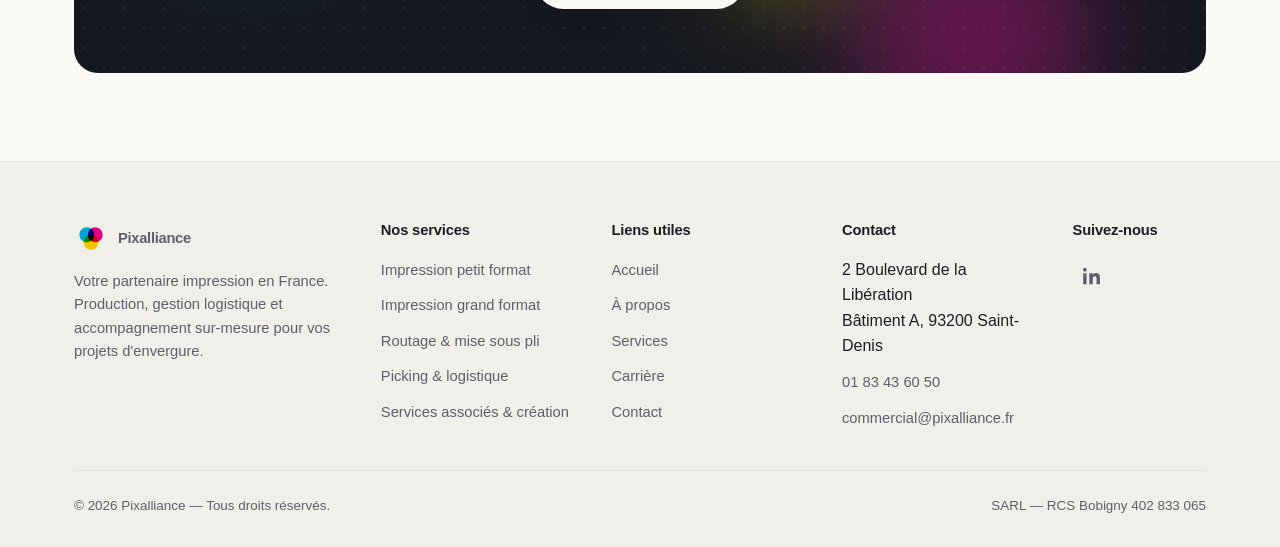
==== commit de22fcd0: "Uniformise le pied de page sur tout le site (5 colonnes: marque, Nos services, Liens utiles, Contact" ====
--- a/a-propos.html
+++ b/a-propos.html
@@ -251,27 +251,28 @@
           </svg>
           Pixalliance
         </a>
-        <p>Imprimerie, façonnage, routage et logistique à Saint-Denis, au service des entreprises et administrations depuis 1995.</p>
-      </div>
-
-      <div>
-        <h4>Navigation</h4>
+        <p>Votre partenaire impression en France. Production, gestion logistique et accompagnement sur-mesure pour vos projets d'envergure.</p>
+      </div>
+
+      <div>
+        <h4>Nos services</h4>
+        <ul>
+          <li><a href="petit-format.html">Impression petit format</a></li>
+          <li><a href="grand-format.html">Impression grand format</a></li>
+          <li><a href="routage.html">Routage &amp; mise sous pli</a></li>
+          <li><a href="services-associes.html#picking">Picking &amp; logistique</a></li>
+          <li><a href="services-associes.html">Services associés &amp; création</a></li>
+        </ul>
+      </div>
+
+      <div>
+        <h4>Liens utiles</h4>
         <ul>
           <li><a href="index.html">Accueil</a></li>
+          <li><a href="a-propos.html">À propos</a></li>
           <li><a href="services.html">Services</a></li>
           <li><a href="carriere.html">Carrière</a></li>
-          <li><a href="a-propos.html">À propos</a></li>
           <li><a href="contact.html">Contact</a></li>
-        </ul>
-      </div>
-
-      <div>
-        <h4>Nos métiers</h4>
-        <ul>
-          <li><a href="services.html#impression">Impression</a></li>
-          <li><a href="services.html#faconnage">Façonnage &amp; finitions</a></li>
-          <li><a href="routage.html">Routage &amp; mise sous pli</a></li>
-          <li><a href="services.html#signaletique">Signalétique</a></li>
         </ul>
       </div>
 
@@ -283,6 +284,13 @@
           <li><a href="mailto:commercial@pixalliance.fr">commercial@pixalliance.fr</a></li>
         </ul>
       </div>
+
+      <div>
+        <h4>Suivez-nous</h4>
+        <a href="#" class="footer-social" aria-label="LinkedIn" target="_blank" rel="noopener">
+          <svg viewBox="0 0 24 24" fill="currentColor"><path d="M4.98 3.5C4.98 4.88 3.87 6 2.5 6S0 4.88 0 3.5 1.12 1 2.5 1 4.98 2.12 4.98 3.5zM.22 8.24h4.56V23H.22V8.24zM8.4 8.24h4.37v2.01h.06c.61-1.15 2.1-2.36 4.32-2.36 4.62 0 5.47 3.04 5.47 6.99V23h-4.56v-6.92c0-1.65-.03-3.78-2.3-3.78-2.3 0-2.65 1.8-2.65 3.66V23H8.4V8.24z"/></svg>
+        </a>
+      </div>
     </div>
 
     <div class="footer-bottom">
--- a/css/style.css
+++ b/css/style.css
@@ -428,17 +428,20 @@
 
 .format-card-body {
   padding: 28px 30px 32px;
+  text-align: left;
 }
 
 .format-card-body h3 {
   font-size: 1.35rem;
   margin-bottom: 10px;
+  text-align: left;
 }
 
 .format-card-body p {
   color: var(--muted);
   font-size: 0.96rem;
   margin-bottom: 18px;
+  text-align: left;
 }
 
 .format-card-link {
@@ -1858,9 +1861,31 @@
 
 .footer-grid {
   display: grid;
-  grid-template-columns: 1.4fr 1fr 1fr 1fr;
+  grid-template-columns: 1.4fr 1fr 1fr 1fr 0.7fr;
   gap: 40px;
   padding-bottom: 40px;
+}
+
+.footer-social {
+  display: inline-flex;
+  align-items: center;
+  justify-content: center;
+  width: 38px;
+  height: 38px;
+  border-radius: 50%;
+  background: var(--paper-dim);
+  color: var(--muted);
+  transition: background 0.2s ease, color 0.2s ease;
+}
+
+.footer-social svg {
+  width: 18px;
+  height: 18px;
+}
+
+.footer-social:hover {
+  background: var(--ink);
+  color: var(--paper);
 }
 
 .footer-grid h4 {
@@ -2667,96 +2692,22 @@
   }
 }
 
-/* ---------- Studio graphique orbit (services associés) ---------- */
-
-.sa-orbit {
+/* ---------- Studio graphique photo (services associés) ---------- */
+
+.sa-studio-visual {
   position: relative;
+}
+
+.sa-studio-frame {
+  border-radius: 20px;
+  overflow: hidden;
+  box-shadow: 0 34px 70px -24px rgba(20, 23, 31, 0.35);
+}
+
+.sa-studio-frame img {
+  display: block;
   width: 100%;
-  aspect-ratio: 1 / 1;
-  max-width: 420px;
-  display: flex;
-  align-items: center;
-  justify-content: center;
-  margin: 0 auto;
-}
-
-.sa-orbit-ring {
-  position: absolute;
-  width: 78%;
-  height: 78%;
-  border-radius: 50%;
-  border: 2px dashed var(--line);
-  animation: pxa-sa-orbit-spin 40s linear infinite;
-}
-
-.sa-orbit-center {
-  position: relative;
-  z-index: 2;
-  width: 96px;
-  height: 96px;
-  border-radius: 50%;
-  background: var(--paper);
-  border: 1px solid var(--line);
-  display: flex;
-  align-items: center;
-  justify-content: center;
-  box-shadow: 0 20px 50px -14px rgba(20, 23, 31, 0.28);
-}
-
-.sa-orbit-center svg { width: 38px; height: 38px; }
-
-.sa-orbit-swatch {
-  position: absolute;
-  width: 44px;
-  height: 44px;
-  border-radius: 10px;
-  box-shadow: 0 14px 26px -10px rgba(20, 23, 31, 0.32);
-}
-
-.sa-orbit-swatch.c { background: var(--cyan); top: 4%; left: 50%; margin-left: -22px; animation: pxa-sa-orbit-float-c 6s ease-in-out infinite; }
-.sa-orbit-swatch.m { background: var(--magenta); bottom: 12%; right: 6%; animation: pxa-sa-orbit-float-m 6s ease-in-out infinite; animation-delay: -2s; }
-.sa-orbit-swatch.y { background: var(--yellow); bottom: 12%; left: 6%; animation: pxa-sa-orbit-float-y 6s ease-in-out infinite; animation-delay: -4s; }
-
-.sa-orbit-tag {
-  position: absolute;
-  font-size: 0.7rem;
-  font-weight: 700;
-  color: var(--ink);
-  background: var(--paper);
-  border: 1px solid var(--line);
-  border-radius: 999px;
-  padding: 5px 12px;
-  white-space: nowrap;
-  box-shadow: 0 8px 20px -10px rgba(20, 23, 31, 0.2);
-}
-
-.sa-orbit-tag.t1 { top: 20%; left: 0%; }
-.sa-orbit-tag.t2 { top: 46%; right: -2%; }
-.sa-orbit-tag.t3 { bottom: 20%; left: -2%; }
-
-@keyframes pxa-sa-orbit-spin {
-  from { transform: rotate(0deg); }
-  to { transform: rotate(360deg); }
-}
-
-@keyframes pxa-sa-orbit-float-c {
-  0%, 100% { transform: rotate(-8deg) translateY(0); }
-  50% { transform: rotate(-8deg) translateY(-10px); }
-}
-
-@keyframes pxa-sa-orbit-float-m {
-  0%, 100% { transform: rotate(10deg) translateY(0); }
-  50% { transform: rotate(10deg) translateY(-10px); }
-}
-
-@keyframes pxa-sa-orbit-float-y {
-  0%, 100% { transform: rotate(-6deg) translateY(0); }
-  50% { transform: rotate(-6deg) translateY(-10px); }
-}
-
-@media (prefers-reduced-motion: reduce) {
-  .sa-orbit-ring,
-  .sa-orbit-swatch {
-    animation: none;
-  }
-}
+  aspect-ratio: 4 / 3.2;
+  object-fit: cover;
+}
+
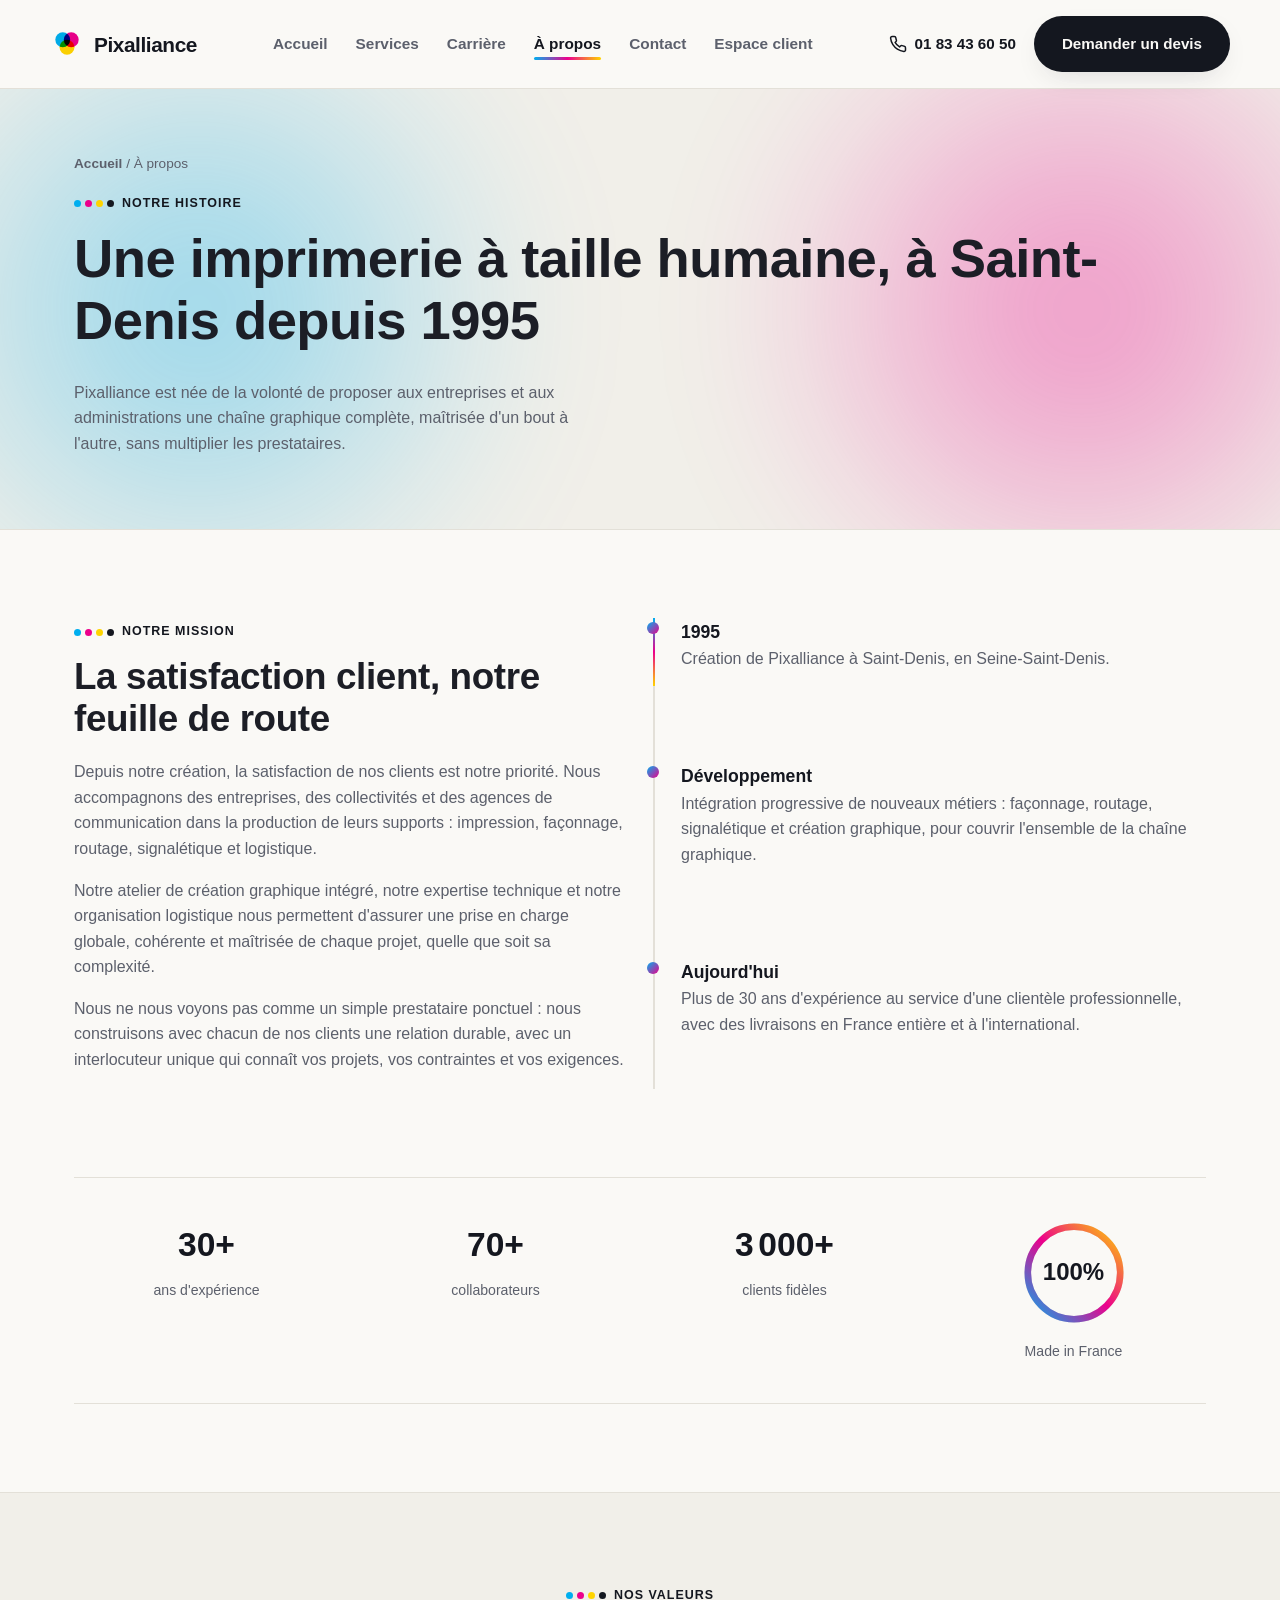
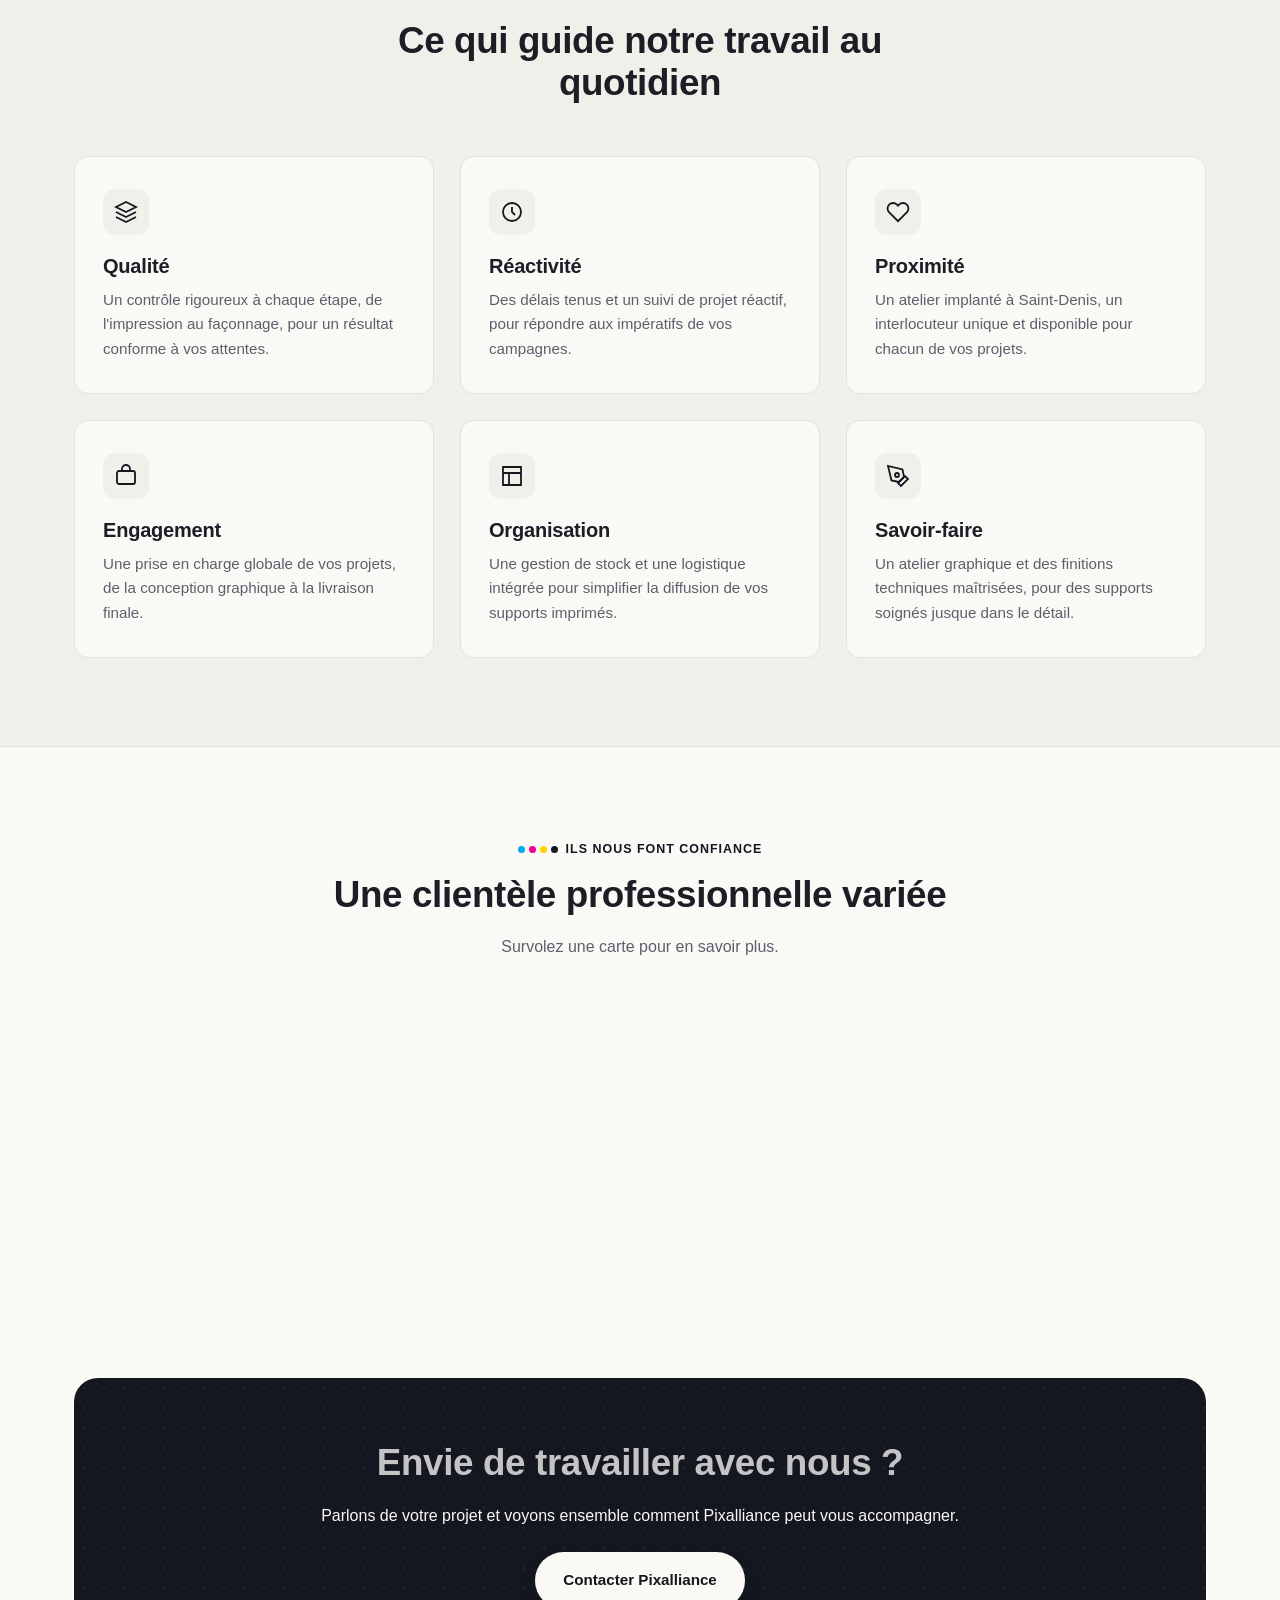
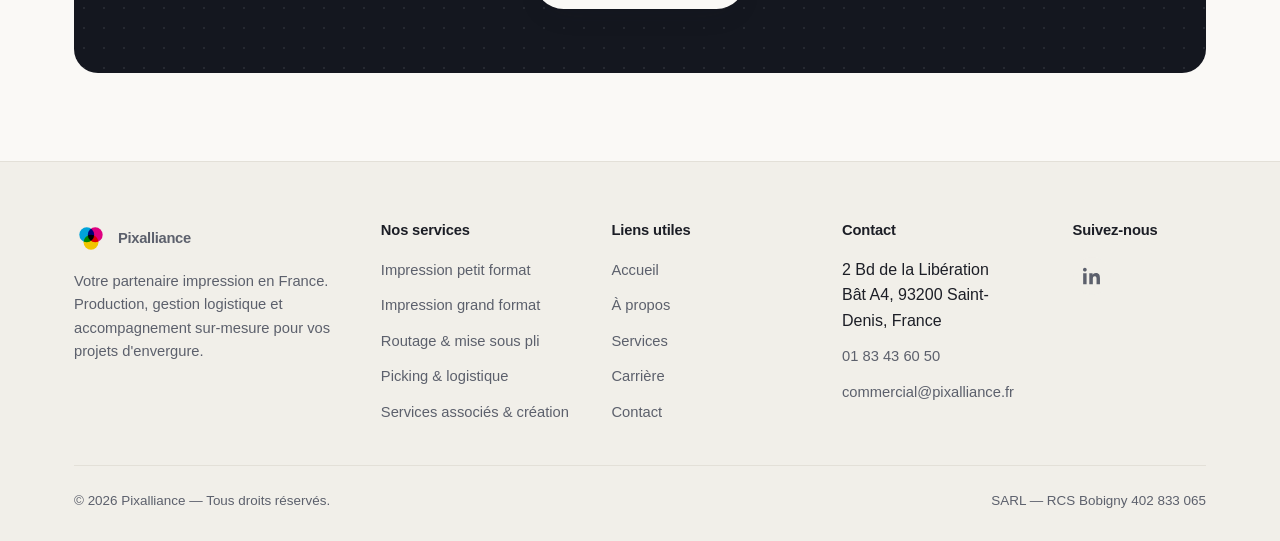
==== commit 72dc7c2c: "Corrige l'adresse partout sur le site: 2 Bd de la Liberation, Bat A4, 93200 Saint-Denis, France" ====
--- a/a-propos.html
+++ b/a-propos.html
@@ -279,7 +279,7 @@
       <div>
         <h4>Contact</h4>
         <ul>
-          <li>2 Boulevard de la Libération<br>Bâtiment A, 93200 Saint-Denis</li>
+          <li>2 Bd de la Libération<br>Bât A4, 93200 Saint-Denis, France</li>
           <li><a href="tel:+33183436050">01 83 43 60 50</a></li>
           <li><a href="mailto:commercial@pixalliance.fr">commercial@pixalliance.fr</a></li>
         </ul>
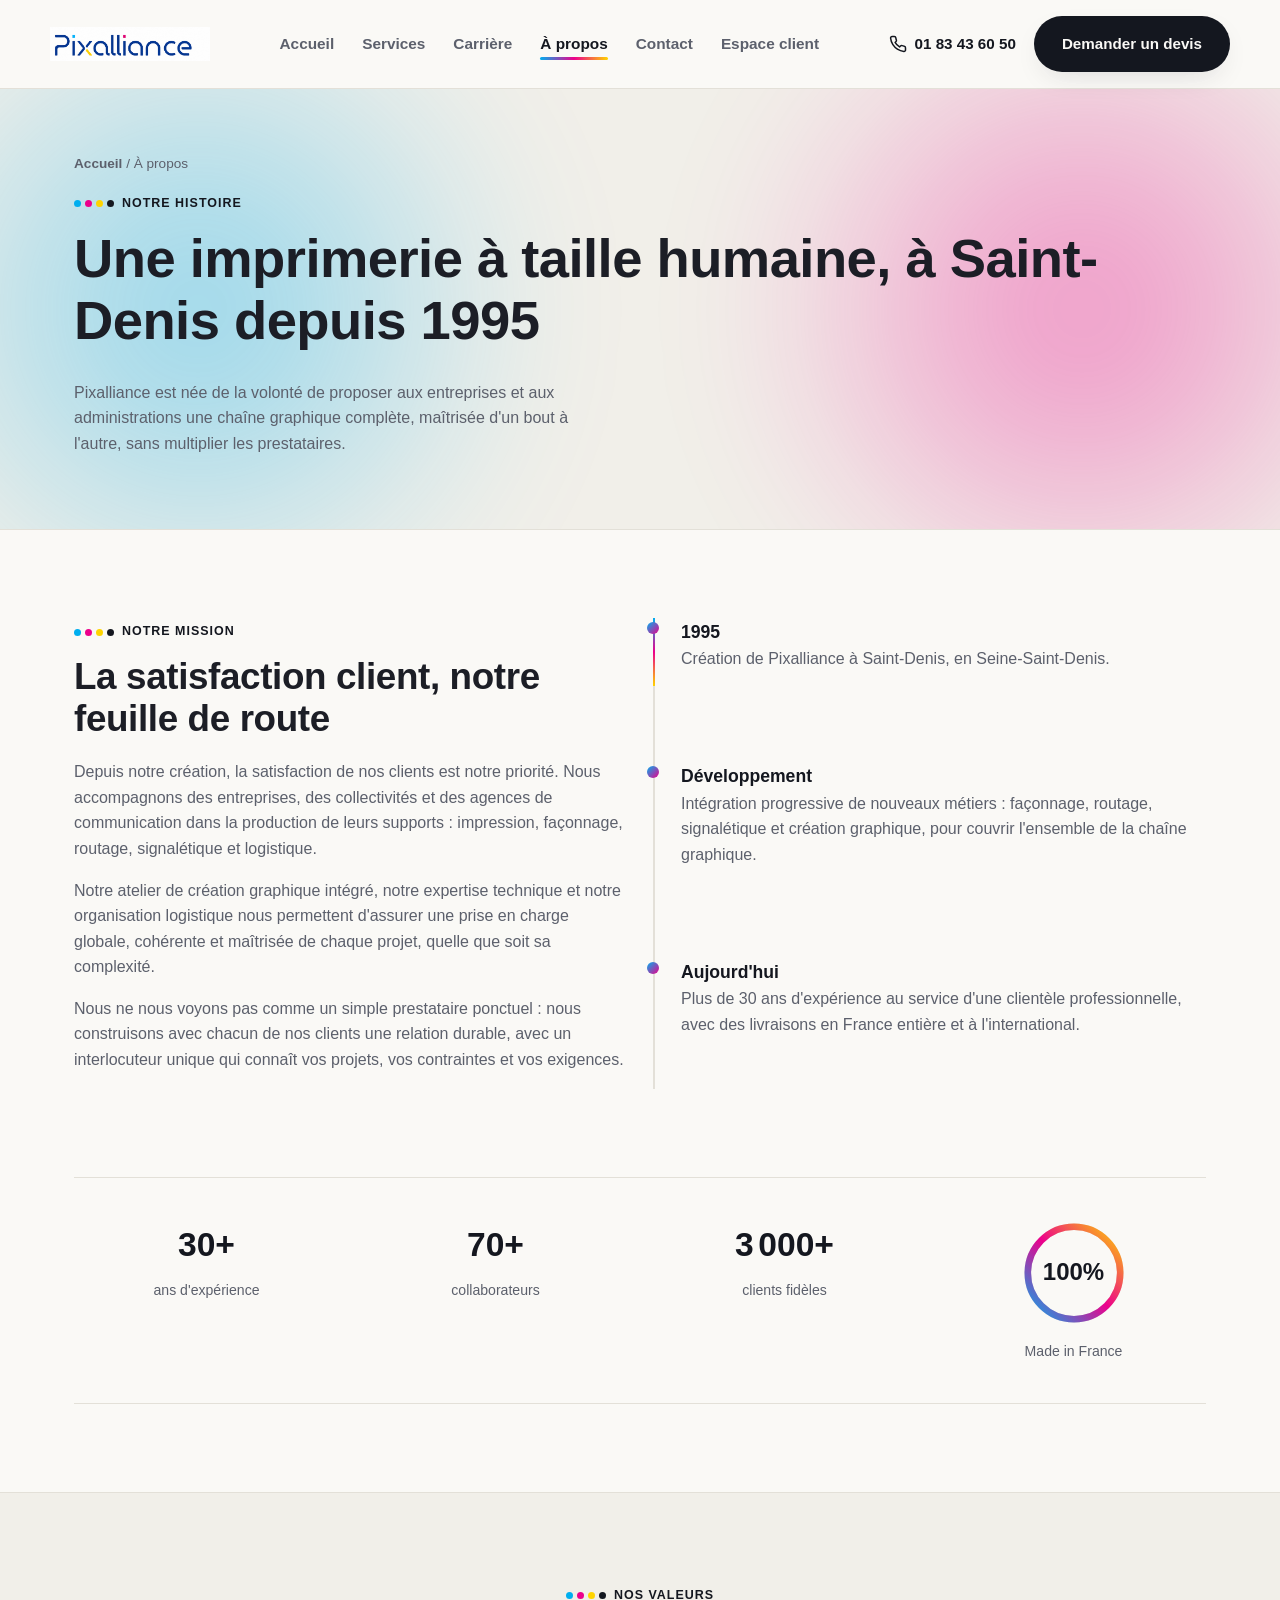
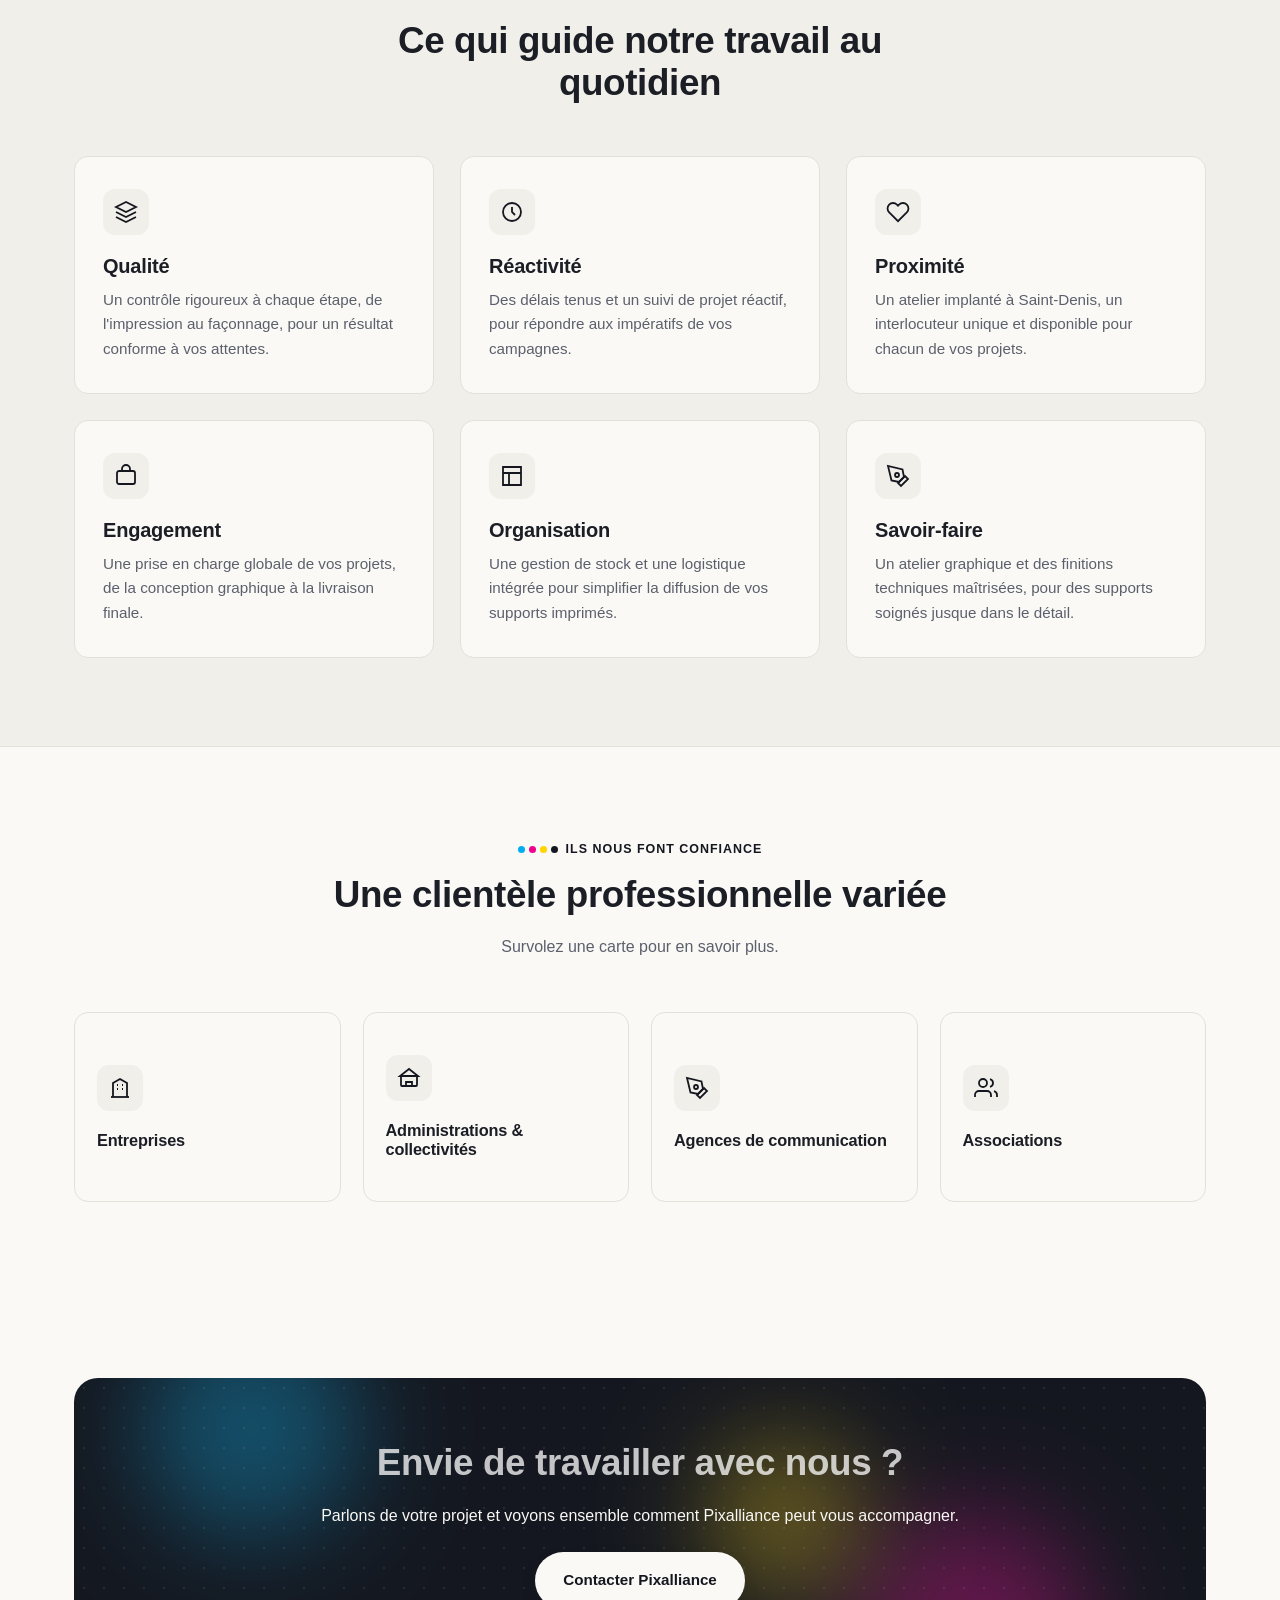
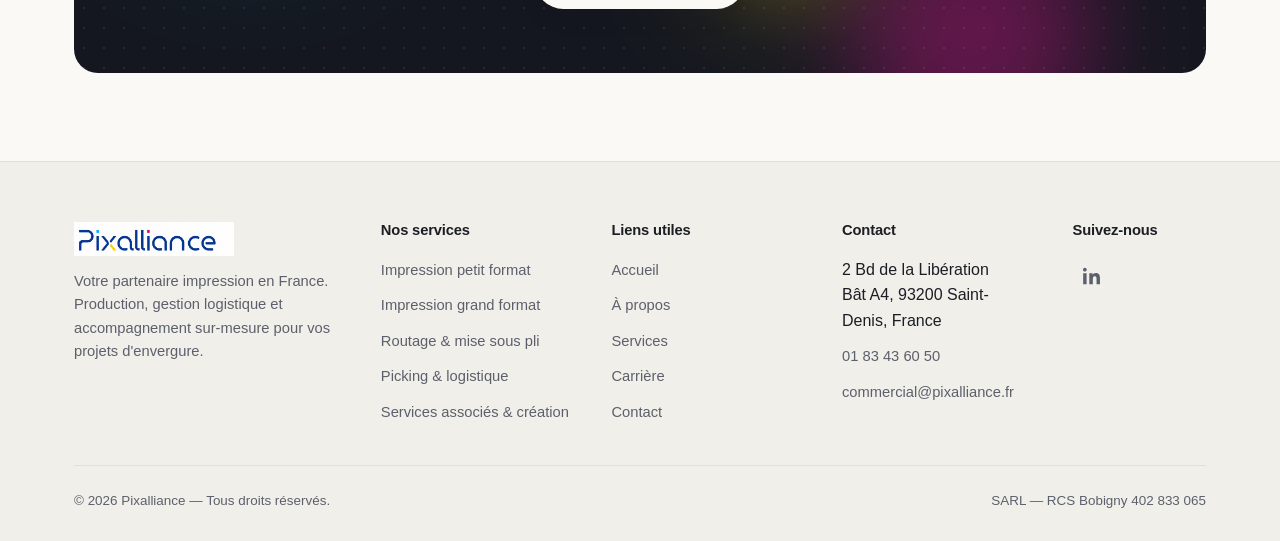
==== commit 19ed9e94: "Remplace le logo cercles par le vrai logo Pixalliance (header + footer) et l'icone reelle en favicon" ====
--- a/a-propos.html
+++ b/a-propos.html
@@ -5,7 +5,7 @@
 <meta name="viewport" content="width=device-width, initial-scale=1.0">
 <title>À propos — Pixalliance, imprimerie à Saint-Denis</title>
 <meta name="description" content="Depuis 1995, Pixalliance accompagne entreprises et administrations dans leurs projets d'impression, de façonnage et de routage depuis son atelier de Saint-Denis.">
-<link rel="icon" type="image/svg+xml" href="assets/favicon.svg">
+<link rel="icon" type="image/png" href="assets/pixalliance-icon.png">
 <link rel="stylesheet" href="css/style.css">
 </head>
 <body>
@@ -13,12 +13,7 @@
 <header class="site-header">
   <div class="container header-inner">
     <a href="index.html" class="logo">
-      <svg class="logo-mark" viewBox="0 0 64 64" aria-hidden="true">
-        <circle cx="24" cy="24" r="14" fill="#00aeef" style="mix-blend-mode:multiply"/>
-        <circle cx="40" cy="24" r="14" fill="#ec008c" style="mix-blend-mode:multiply"/>
-        <circle cx="32" cy="38" r="14" fill="#ffd400" style="mix-blend-mode:multiply"/>
-      </svg>
-      Pixalliance
+      <img src="assets/pixalliance-logo.png" alt="Pixalliance">
     </a>
 
     <button class="nav-toggle" aria-label="Ouvrir le menu" aria-expanded="false">
@@ -244,12 +239,7 @@
     <div class="footer-grid">
       <div class="footer-brand">
         <a href="index.html" class="logo" style="margin-bottom:14px;">
-          <svg class="logo-mark" viewBox="0 0 64 64" aria-hidden="true">
-            <circle cx="24" cy="24" r="14" fill="#00aeef" style="mix-blend-mode:multiply"/>
-            <circle cx="40" cy="24" r="14" fill="#ec008c" style="mix-blend-mode:multiply"/>
-            <circle cx="32" cy="38" r="14" fill="#ffd400" style="mix-blend-mode:multiply"/>
-          </svg>
-          Pixalliance
+          <img src="assets/pixalliance-logo.png" alt="Pixalliance">
         </a>
         <p>Votre partenaire impression en France. Production, gestion logistique et accompagnement sur-mesure pour vos projets d'envergure.</p>
       </div>
--- a/css/style.css
+++ b/css/style.css
@@ -224,10 +224,10 @@
   letter-spacing: -0.02em;
 }
 
-.logo-mark {
-  width: 34px;
+.logo img {
   height: 34px;
-  flex-shrink: 0;
+  width: auto;
+  display: block;
 }
 
 .main-nav {
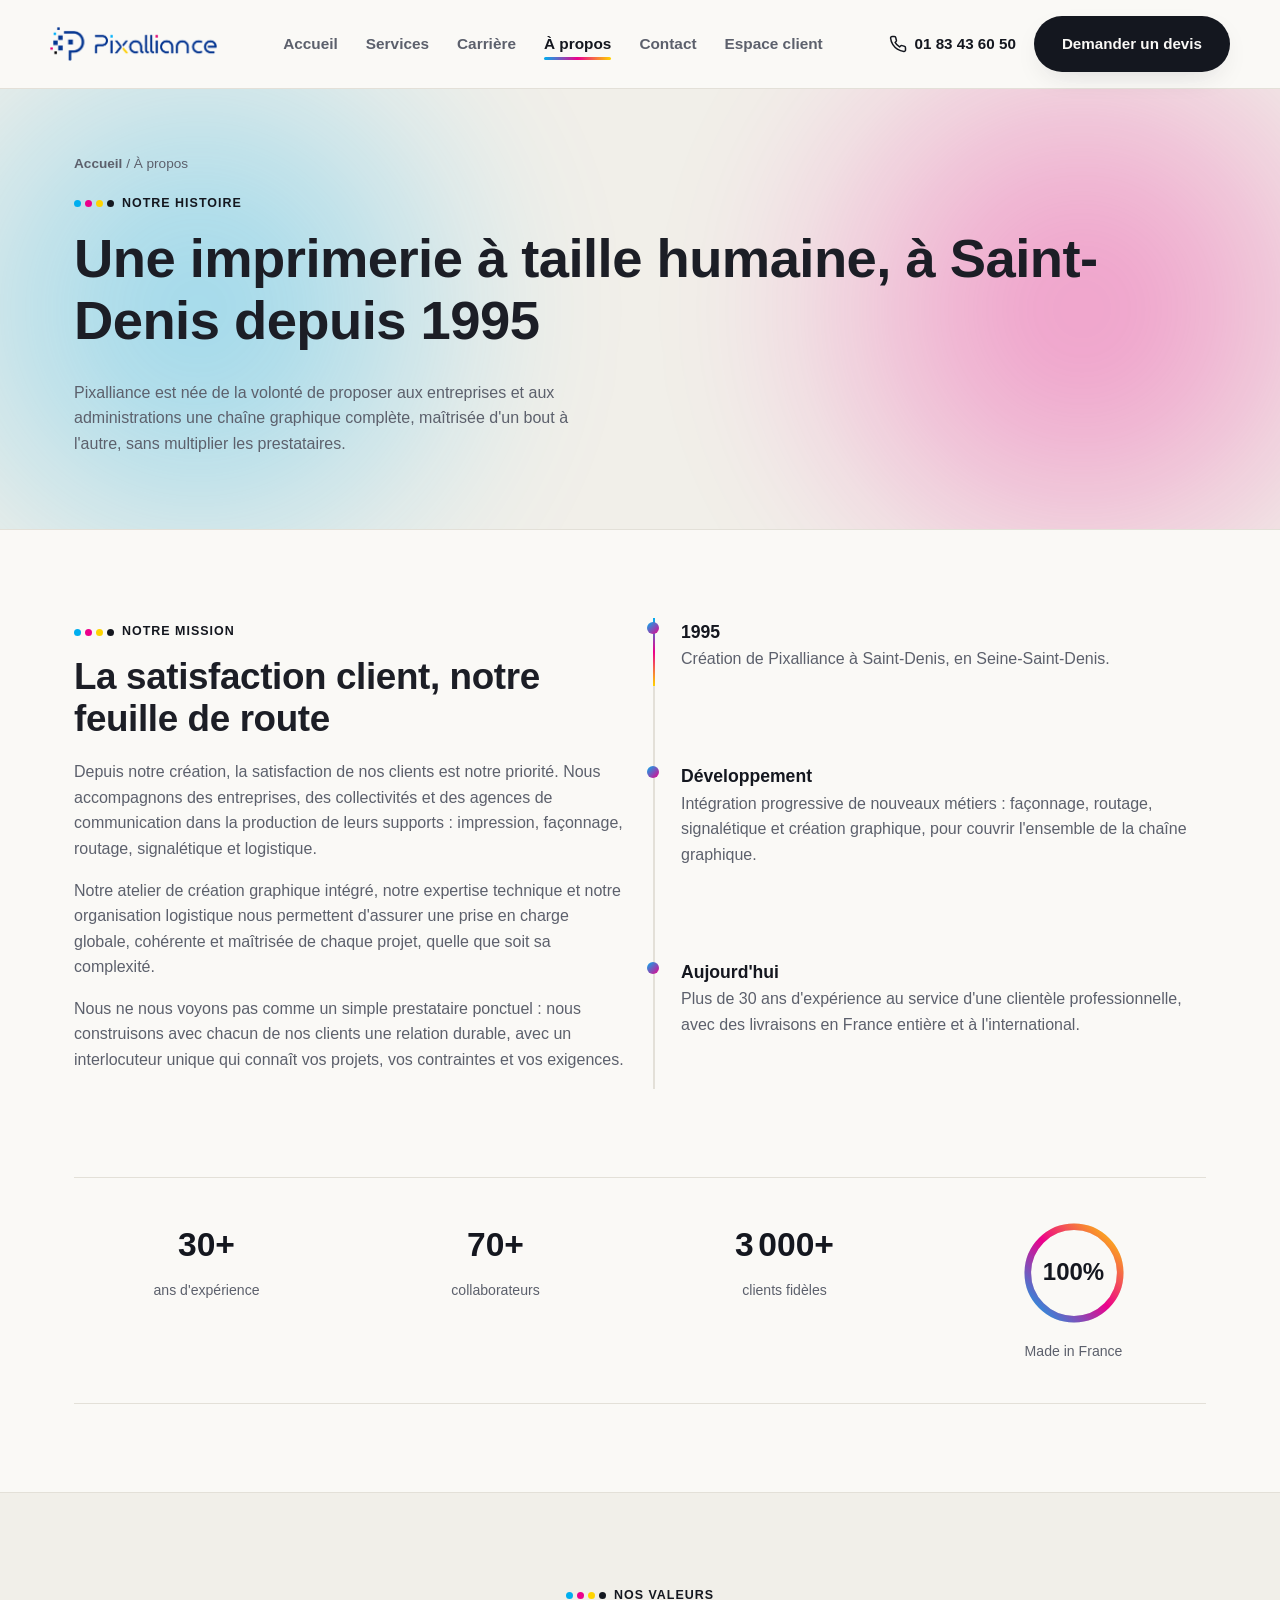
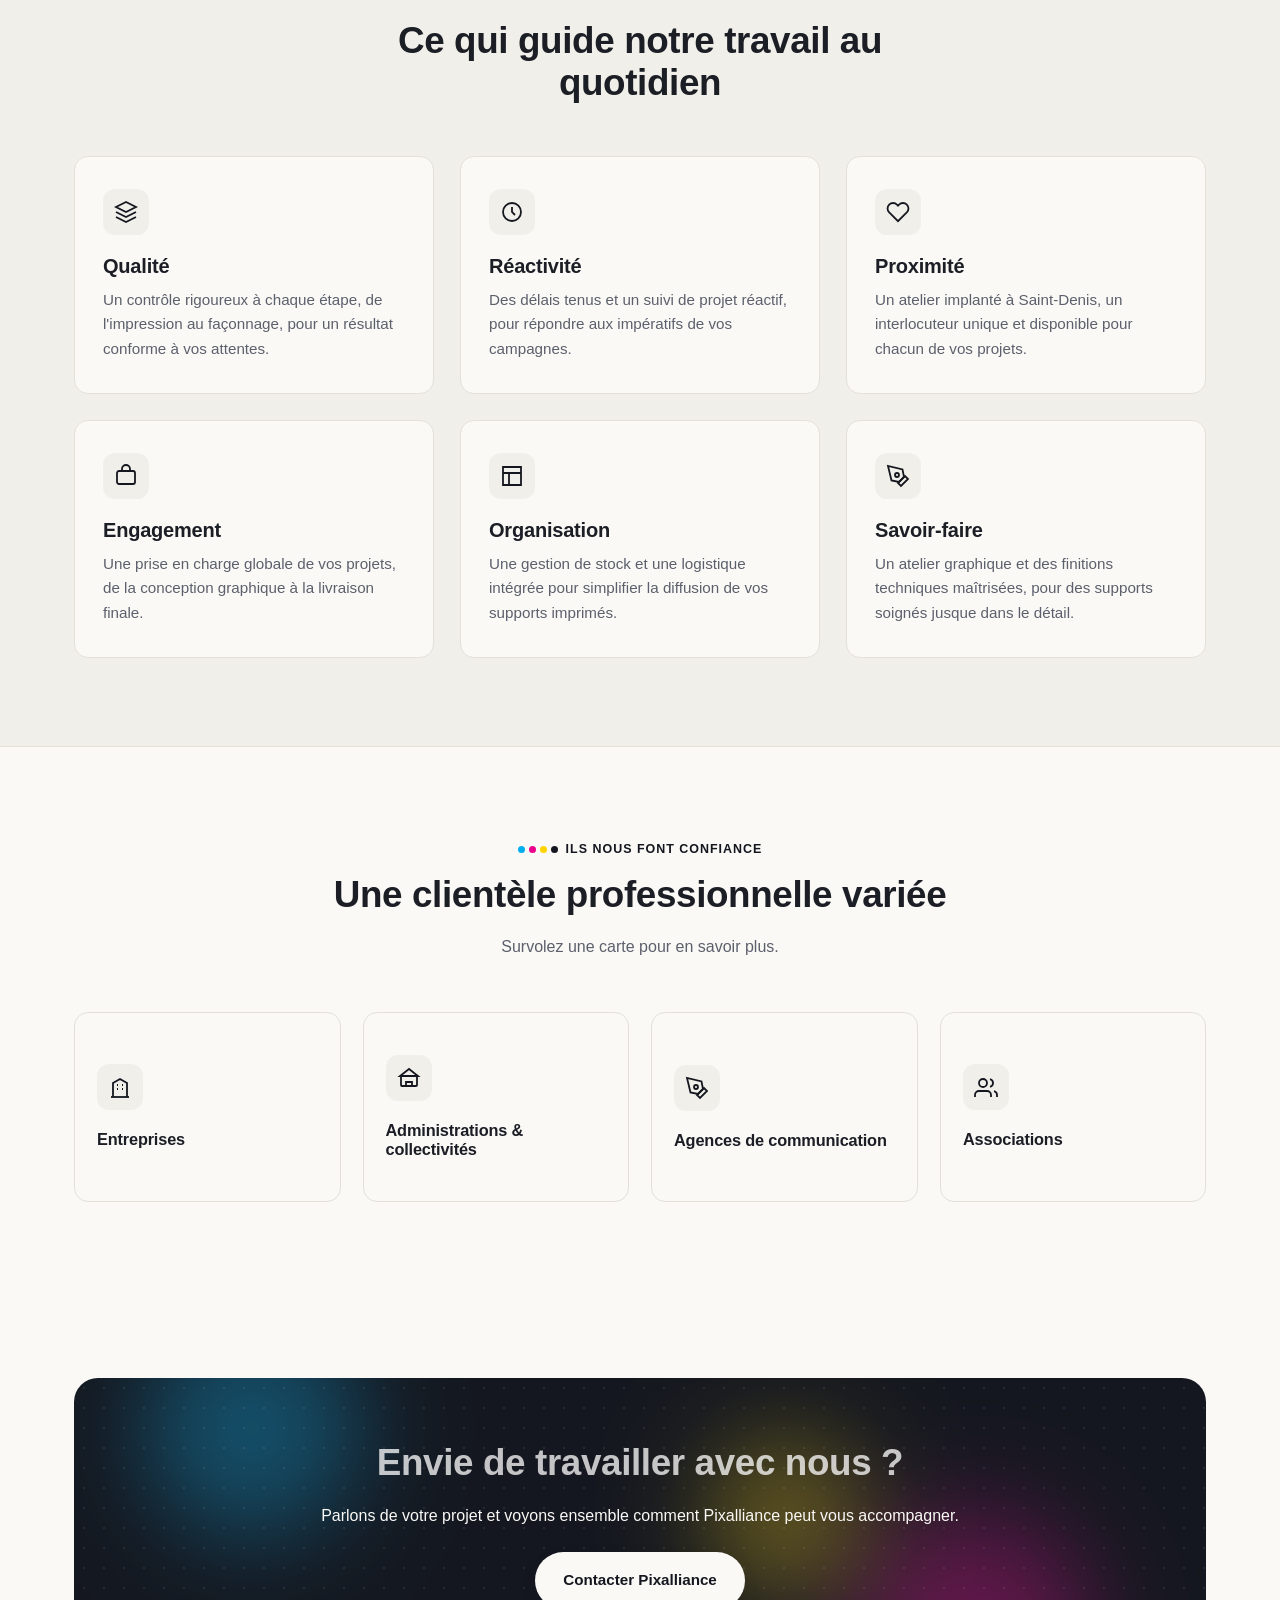
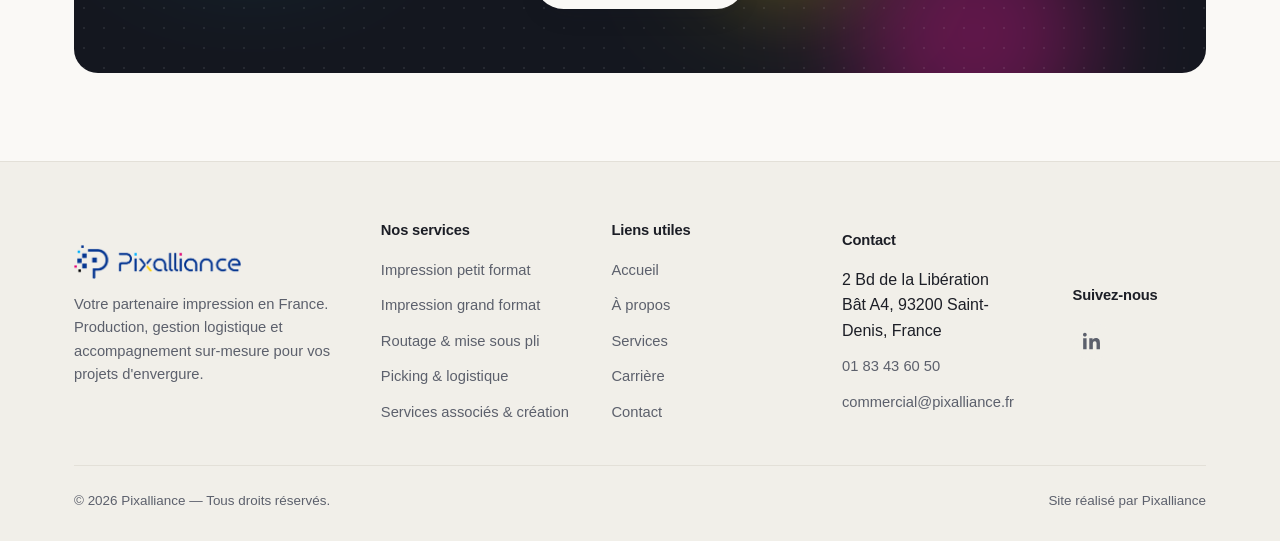
==== commit ba365565: "Footer: remplace la mention SARL/RCS Bobigny par 'Site realise par Pixalliance'" ====
--- a/a-propos.html
+++ b/a-propos.html
@@ -285,7 +285,7 @@
 
     <div class="footer-bottom">
       <span>&copy; 2026 Pixalliance — Tous droits réservés.</span>
-      <span>SARL — RCS Bobigny 402 833 065</span>
+      <span>Site réalisé par Pixalliance</span>
     </div>
   </div>
 </footer>
--- a/css/style.css
+++ b/css/style.css
@@ -1864,6 +1864,7 @@
   grid-template-columns: 1.4fr 1fr 1fr 1fr 0.7fr;
   gap: 40px;
   padding-bottom: 40px;
+  align-items: center;
 }
 
 .footer-social {
